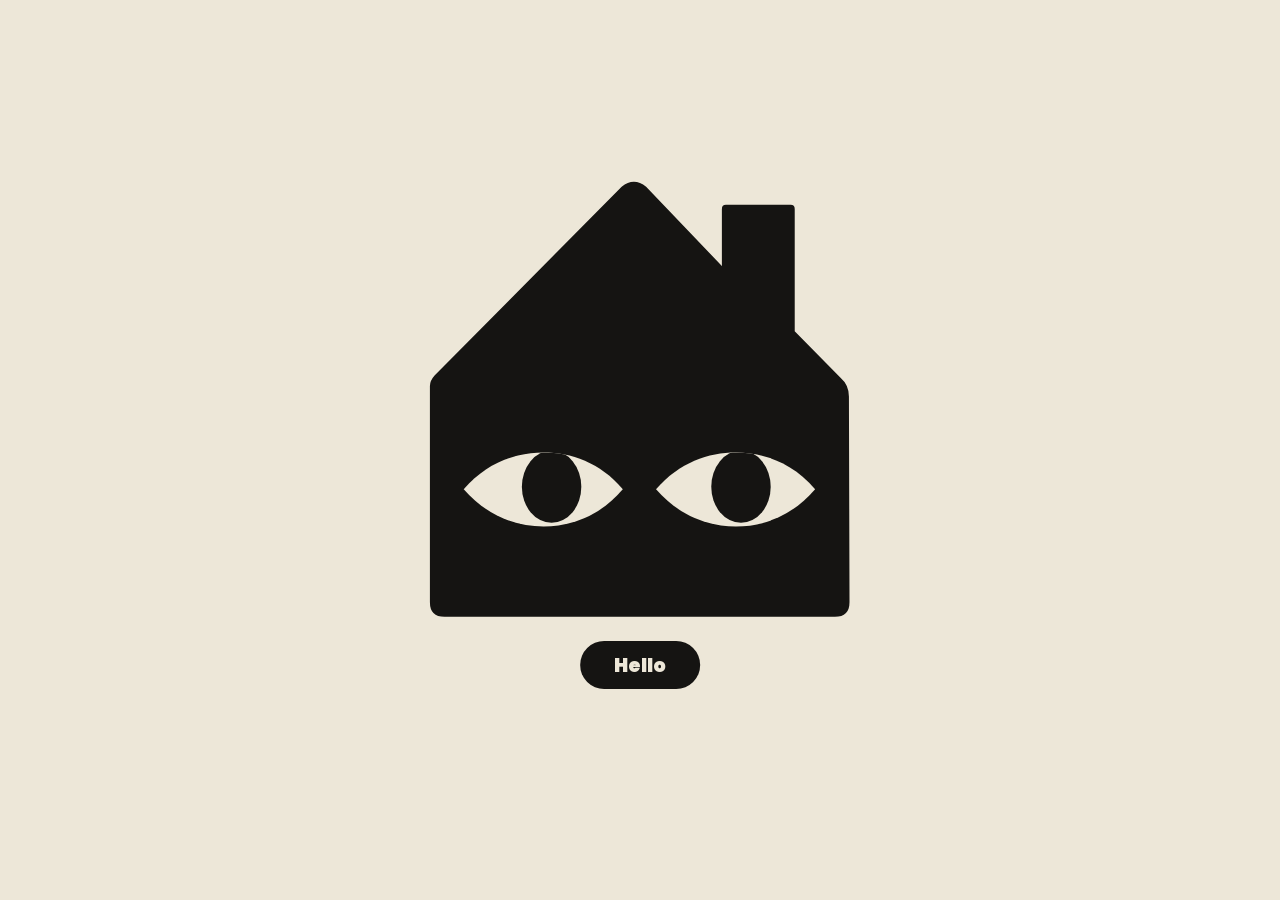
==== index.html @ 91d3612a "Renamed html file to index" ====
<!doctype html><html><head><meta charset=utf8><meta name=viewport content="width=device-width,initial-scale=1,viewport-fit=cover"><style>:root{color-scheme:light;box-sizing:border-box;padding-top:env(safe-area-inset-top,0px);padding-bottom:env(safe-area-inset-bottom,0px)}html{scroll-padding-top:env(safe-area-inset-top,0px)}body{margin:0;padding:0;font:14px -apple-system,BlinkMacSystemFont,sans-serif;background:#fff;color:#000}img{max-width:100%}[hidden]:not([hidden=until-found i]){display:none!important}</style></head><body>
<title>Oddhouse Media</title>
<link rel="preconnect" href="https://fonts.googleapis.com">
<link rel="preconnect" href="https://fonts.gstatic.com" crossorigin>
<link rel="stylesheet" href="https://fonts.googleapis.com/css2?family=Poppins:wght@900&display=swap">
<style>
  /* Layout: a cream street with one black house. Scroll flies you through its eyes into a black room.
     Inside, a fixed drum of four doors sits on the left; the door you stop on opens onto its section. */
  :root {
    --paper: #EDE7D8;
    --paper-dim: rgba(237, 231, 216, 0.72);
    --paper-faint: rgba(237, 231, 216, 0.35);
    --house: #151412;
    --room: #25221e;
    --sans: "Helvetica Neue", Helvetica, Arial, system-ui, sans-serif;
    --display: "Poppins", "Arial Black", "Helvetica Neue", Helvetica, sans-serif;
    --ww: clamp(250px, 30vw, 400px);        /* wheel width */
    --H: clamp(84px, 15vh, 128px);           /* one door's height on the drum */
    --pencil: var(--paper);
    color-scheme: light;
    box-sizing: border-box;
  }
  *, *::before, *::after { box-sizing: inherit; }
  html, body {
    height: 100%;
    margin: 0;
    background: var(--paper);
    color: var(--house);
    font-family: var(--sans);
    overflow: hidden;
    overscroll-behavior: none;
    touch-action: none;
  }

  /* ---------- Cursor: a gloved pointing hand. Set from script; thumb up over anything clickable. ---------- */
  * { cursor: var(--cur, auto); }
  :is(a, button, [role="button"], summary, select, input[type="submit"]),
  :is(a, button, [role="button"], summary, select, input[type="submit"]) * { cursor: var(--cur-up, pointer); }
  input:not([type="submit"]), textarea { cursor: var(--cur-text, text); }
  button:disabled, button:disabled * { cursor: var(--cur, not-allowed); }

  /* ---------- Outside ---------- */
  .exterior {
    position: fixed;
    inset: 0;
    display: flex;
    align-items: center;
    justify-content: center;
    padding-bottom: 6.5rem;
    background: var(--paper);
    z-index: 2;
  }
  .exterior svg {
    width: min(62vw, 440px, calc((100vh - 12rem) * 0.968));
    height: auto;
    overflow: visible;
  }
  .enter {
    position: fixed;
    left: 50%;
    top: 78%;                       /* script puts it just under the house */
    transform: translateX(-50%);
    z-index: 3;
    border: 0;
    border-radius: 999px;
    padding: 0.85rem 2.1rem 0.8rem;
    background: var(--house);
    color: var(--paper);
    font-family: var(--display);
    font-weight: 900;
    font-size: clamp(1rem, 2.6vw, 1.2rem);
    line-height: 1.1;
    letter-spacing: 0.005em;
    white-space: nowrap;
    transition: transform 0.18s ease, opacity 0.4s ease;
  }
  .enter:hover { transform: translateX(-50%) translateY(-3px); }
  .enter:active { transform: translateX(-50%) translateY(1px); }
  .enter:focus-visible { outline: 3px solid var(--house); outline-offset: 4px; }
  .enter.gone { opacity: 0; pointer-events: none; }

  /* ---------- Inside: black walls, cream lines ---------- */
  .interior {
    --pencil: var(--paper);
    position: fixed;
    inset: 0;
    background: var(--house);
    color: var(--paper);
    color-scheme: dark;
    opacity: 0;
    visibility: hidden;
    transform: scale(0.9);
    pointer-events: none;
    z-index: 1;
  }
  .interior.live { pointer-events: auto; }

  /* pencil drawing */
  .sketch { position: absolute; left: 0; top: 0; overflow: visible; pointer-events: none; }
  .sketch path { fill: none; stroke: var(--pencil); stroke-linecap: round; stroke-linejoin: round; }
  .sketch path.f { fill: var(--house); stroke: none; }
  .sketch .inside path.f { fill: var(--room); }

  /* ---------- Home ---------- */
  .home {
    position: absolute;
    top: calc(env(safe-area-inset-top, 0px) + 1rem);
    left: calc(env(safe-area-inset-left, 0px) + 1.25rem);
    padding: 4px 6px;
    border: 0;
    background: none;
    color: var(--paper);
    z-index: 5;
    opacity: 0;
    pointer-events: none;
    transition: opacity 0.5s ease 0.3s, transform 0.18s ease;
  }
  /* Desktop shows the whole logo; phones show the house alone. */
  .home-icon { display: none; }
  .home-logo { display: flex; align-items: center; gap: 0.6rem; }
  .home-house { display: block; height: 46px; width: auto; overflow: visible; }
  .home-word {
    font-family: var(--display);
    font-weight: 900;
    font-size: 1.95rem;
    line-height: 1;
    letter-spacing: -0.04em;
    padding-bottom: 0.12em;
    white-space: nowrap;
  }
  .interior.live .home { opacity: 1; pointer-events: auto; }
  .home:hover { transform: translateY(-2px); }
  .home:focus-visible { outline: 3px solid var(--paper); outline-offset: 3px; border-radius: 6px; }

  /* ---------- Wheel ---------- */
  .wheel {
    position: absolute;
    left: 0; top: 0; bottom: 0;
    width: var(--ww);
    z-index: 3;
    touch-action: none;
  }
  .drum { position: absolute; inset: 0; perspective: 900px; perspective-origin: 20% 50%; }
  .item {
    position: absolute;
    left: 0;
    top: calc(50% - var(--H) / 2);
    width: 100%;
    height: var(--H);
    margin: 0;
    padding: 0;
    border: 0;
    background: none;
    color: var(--paper);
    font: inherit;
    text-align: left;
    transform-origin: 0 50%;
    will-change: transform, opacity;
  }
  .item:focus-visible { outline: 3px solid var(--paper); outline-offset: -6px; }
  .item-in {
    display: flex;
    align-items: center;
    gap: 1.1rem;
    height: 100%;
    padding-left: calc(env(safe-area-inset-left, 0px) + 1.5rem);
    transition: opacity 0.4s ease;
  }
  .door { position: relative; flex: none; width: calc(var(--H) * 0.5); aspect-ratio: 56 / 84; }
  .label {
    font-family: var(--display);
    font-weight: 900;
    font-size: clamp(1.15rem, 2.1vw, 1.6rem);
    line-height: 1.15;
    letter-spacing: -0.01em;
    transition: opacity 0.35s ease, transform 0.5s ease;
  }
  .reticle {
    position: absolute;
    left: 0; right: 0;
    top: calc(50% - var(--H) / 2);
    height: var(--H);
    pointer-events: none;
  }
  .wheel-edge { position: absolute; top: 0; bottom: 0; right: 0; width: 8px; pointer-events: none; }

  /* The door: the leaf swings toward the viewer and narrows against its hinge. */
  .door .leaf {
    transform-box: fill-box;
    transform-origin: 0 50%;
    transition: transform 0.8s cubic-bezier(0.55, 0, 0.2, 1);
  }
  .item.is-open .leaf { transform: scaleX(0.2) skewY(-14deg); }
  .door .inside { opacity: 0.9; }
  .interior.has-open .item:not(.is-open) .item-in { opacity: 0.4; }

  /* ---------- Content ---------- */
  .content { position: absolute; top: 0; bottom: 0; left: var(--ww); right: 0; z-index: 2; }
  .sec {
    position: absolute;
    inset: 0;
    overflow-y: auto;
    overscroll-behavior: contain;
    touch-action: pan-y;
    padding: 6rem 3rem 3rem 3.25rem;
    padding-right: max(3rem, env(safe-area-inset-right, 0px));
    visibility: hidden;
    opacity: 0;
    transition: opacity 0.25s ease, visibility 0s linear 0.25s;
    outline: none;
  }
  .sec.on { visibility: visible; opacity: 1; transition: opacity 0.5s ease 0.45s, visibility 0s linear 0.45s; }
  .sec > * { max-width: 60ch; }
  .sec h2 {
    margin: 0 0 1.25rem;
    font-size: clamp(2rem, 4.6vw, 3.4rem);
    line-height: 1.05;
    font-family: var(--display);
    font-weight: 900;
    letter-spacing: -0.01em;
    text-wrap: balance;
  }
  .sec p { margin: 0 0 1rem; font-size: 1.05rem; line-height: 1.65; color: var(--paper); }
  .sec p.dim { color: var(--paper-dim); font-size: 0.95rem; }
  .sec ul { margin: 0 0 1rem; padding: 0; list-style: none; display: grid; gap: 0.9rem; }
  .sec li { line-height: 1.4; }
  .sec li b { display: block; font-size: 1.1rem; font-weight: 700; }
  .sec li span { color: var(--paper-dim); font-size: 0.95rem; }
  .swatches { display: flex; flex-wrap: wrap; gap: 1.25rem; margin: 0 0 1.5rem; }
  .swatch { display: flex; align-items: center; gap: 0.75rem; font-size: 0.95rem; line-height: 1.3; }
  .swatch i { display: block; width: 52px; height: 52px; border-radius: 50%; border: 3px solid var(--paper); }
  .swatch small { display: block; color: var(--paper-dim); font-size: 0.85rem; }
  .sec a { color: var(--paper); text-underline-offset: 4px; }
  .sec a:focus-visible, .oddity-form button:focus-visible { outline: 3px solid var(--paper); outline-offset: 3px; }

  .oddity-form { display: flex; flex-direction: column; gap: 1rem; margin-top: 1.5rem; }
  .oddity-form h3 { margin: 0; font-size: 1.15rem; }
  .oddity-form label { display: flex; flex-direction: column; gap: 0.4rem; font-size: 0.9rem; }
  .oddity-form input, .oddity-form textarea {
    font: inherit;
    font-size: 1rem;
    width: 100%;
    color: var(--paper);
    background: transparent;
    border: 2px solid var(--paper);
    border-radius: 0;
    padding: 0.6rem 0.7rem;
  }
  .oddity-form textarea { min-height: 6.5rem; resize: vertical; }
  .oddity-form input:focus-visible, .oddity-form textarea:focus-visible { outline: 3px solid var(--paper); outline-offset: 2px; }
  .oddity-form button {
    align-self: flex-start;
    font: inherit;
    letter-spacing: 0.03em;
    padding: 0.7rem 1.2rem;
    background: var(--paper);
    color: var(--house);
    border: 3px solid var(--paper);
    box-shadow: 0 4px 0 rgba(237, 231, 216, 0.35);
    transition: transform 0.1s ease, box-shadow 0.1s ease;
  }
  .oddity-form button:active { transform: translateY(4px); box-shadow: 0 0 0 rgba(237, 231, 216, 0); }

  .hint {
    position: absolute;
    left: calc(var(--ww) + 3.25rem);
    right: 1rem;
    bottom: calc(env(safe-area-inset-bottom, 0px) + 1.75rem);
    margin: 0;
    font-size: 0.95rem;
    color: var(--paper-dim);
    opacity: 0;
    pointer-events: none;
    transition: opacity 0.4s ease;
    z-index: 1;
  }
  .interior.live:not(.has-open) .hint { opacity: 1; transition-delay: 0.6s; }

  /* ---------- Phone ---------- */
  @media (max-width: 700px) {
    :root { --H: clamp(78px, 14vh, 110px); }
    /* Phone: the wheel fills the middle. Once a door has opened the wheel leaves and the section takes the screen. */
    .home { left: 50%; margin-left: -26px; width: 52px; height: 52px; padding: 4px; }
    .home-icon { display: block; width: 100%; height: 100%; overflow: visible; }
    .home-logo { display: none; }
    .wheel { width: 100%; transition: opacity 0.4s ease; }
    .drum { perspective-origin: 50% 50%; }
    .item { transform-origin: 50% 50%; }
    .item-in { width: min(72vw, 240px); margin: 0 auto; padding-left: 0; gap: 0.9rem; }
    .reticle { left: 12%; right: 12%; transition: opacity 0.3s ease; }
    .interior.has-open .reticle { opacity: 0; }
    .interior.has-open .item:not(.is-open) .item-in { opacity: 0; pointer-events: none; }
    .item.is-open .label { opacity: 0; transform: translateX(-10px); }
    .interior.wheel-away .wheel { opacity: 0; visibility: hidden; pointer-events: none; transition: opacity 0.4s ease, visibility 0s linear 0.4s; }
    .wheel-edge { display: none; }
    .content { left: 0; }
    .sec { padding: 5.5rem max(16px, env(safe-area-inset-right, 0px)) 2.5rem max(16px, env(safe-area-inset-left, 0px)); }
    .sec.on { transition: opacity 0.5s ease 1.25s, visibility 0s linear 1.25s; }
    .hint { left: 1rem; text-align: center; }
  }

  @media (prefers-reduced-motion: reduce) {
    .door .leaf, .label, .item-in, .sec, .sec.on, .home, .enter { transition: none; }
  }
</style>

<div class="exterior" id="exterior">
  <svg id="house" viewBox="250 235 755 780" role="img" aria-label="A solid black house with two watching eyes">
    <defs>
      <path id="housePath" d="M 596 262 Q 617 245 638 262 L 768 398 L 768 300 Q 768 293 775 293 L 886 293 Q 893 293 893 300 L 893 510 L 972 590 Q 986 602 986 622 L 987 975 Q 987 1000 962 1000 L 292 1000 Q 267 1000 267 975 L 267 604 Q 267 595 275 586 Z"/>
      <path id="almondL" d="M 325 781 C 365 735 415 718 462 718 C 509 718 559 735 598 781 C 559 827 509 845 462 845 C 415 845 365 827 325 781 Z"/>
      <path id="almondR" d="M 655 781 C 695 735 745 718 792 718 C 839 718 889 735 928 781 C 889 827 839 845 792 845 C 745 845 695 827 655 781 Z"/>
      <clipPath id="clipL"><use href="#almondL"/></clipPath>
      <clipPath id="clipR"><use href="#almondR"/></clipPath>
    </defs>
    <use href="#housePath" fill="#151412"/>
    <!-- eyes: cream almonds with a pupil that moves inside them -->
    <g id="eyeL">
      <use href="#almondL" fill="#EDE7D8"/>
      <g clip-path="url(#clipL)"><ellipse id="pupL" fill="#151412" cx="463" cy="781" rx="51" ry="62"/></g>
    </g>
    <g id="eyeR">
      <use href="#almondR" fill="#EDE7D8"/>
      <g clip-path="url(#clipR)"><ellipse id="pupR" fill="#151412" cx="788" cy="781" rx="51" ry="62"/></g>
    </g>
    <!-- invisible target the zoom flies toward: the dark gap between the eyes -->
    <rect id="portal" x="600" y="700" width="54" height="170" fill="none"/>
  </svg>
</div>

<button class="enter" id="enter" type="button">Hello</button>

<main class="interior" id="interior" aria-label="Inside the house">
  <button class="home" id="home" type="button" aria-label="Back outside">
    <svg class="home-icon" viewBox="250 235 755 780" aria-hidden="true">
      <use href="#housePath" fill="#EDE7D8"/>
      <use href="#almondL" fill="#151412"/>
      <use href="#almondR" fill="#151412"/>
      <ellipse fill="#EDE7D8" cx="463" cy="781" rx="40" ry="50"/>
      <ellipse fill="#EDE7D8" cx="788" cy="781" rx="40" ry="50"/>
    </svg>
    <span class="home-logo" aria-hidden="true">
      <svg class="home-house" viewBox="250 235 755 780">
        <use href="#housePath" fill="#EDE7D8"/>
        <use href="#almondL" fill="#151412"/>
        <use href="#almondR" fill="#151412"/>
        <ellipse fill="#EDE7D8" cx="463" cy="781" rx="40" ry="50"/>
        <ellipse fill="#EDE7D8" cx="788" cy="781" rx="40" ry="50"/>
      </svg>
      <span class="home-word">odd house</span>
    </span>
  </button>

  <nav class="wheel" id="wheel" aria-label="Main">
    <div class="drum" id="drum">
      <button class="item" type="button" data-i="0" aria-expanded="false" aria-controls="sec-0"><span class="item-in"><span class="door" aria-hidden="true"></span><span class="label">The Dream</span></span></button>
      <button class="item" type="button" data-i="1" aria-expanded="false" aria-controls="sec-1"><span class="item-in"><span class="door" aria-hidden="true"></span><span class="label">The Team</span></span></button>
      <button class="item" type="button" data-i="2" aria-expanded="false" aria-controls="sec-2"><span class="item-in"><span class="door" aria-hidden="true"></span><span class="label">The Works</span></span></button>
      <button class="item" type="button" data-i="3" aria-expanded="false" aria-controls="sec-3"><span class="item-in"><span class="door" aria-hidden="true"></span><span class="label">The Brand</span></span></button>
      <button class="item" type="button" data-i="4" aria-expanded="false" aria-controls="sec-4"><span class="item-in"><span class="door" aria-hidden="true"></span><span class="label">The Socials</span></span></button>
    </div>
    <div class="reticle" id="reticle" aria-hidden="true"></div>
    <div class="wheel-edge" id="wheelEdge" aria-hidden="true"></div>
  </nav>

  <div class="content" id="content">
    <section class="sec" id="sec-0" role="region" aria-labelledby="h-0" tabindex="-1" aria-hidden="true">
      <h2 id="h-0">The Dream</h2>
      <p>oddhouse is a home for the things that do not fit anywhere else: the half-finished idea, the strange question, the project nobody asked for.</p>
      <p>We build them slowly, by hand, and we keep the door open while we do.</p>
      <p class="dim">Temporary text. The real story goes here.</p>
    </section>
    <section class="sec" id="sec-1" role="region" aria-labelledby="h-1" tabindex="-1" aria-hidden="true">
      <h2 id="h-1">The Team</h2>
      <ul>
        <li><b>Team member one</b><span>Role to come</span></li>
        <li><b>Team member two</b><span>Role to come</span></li>
        <li><b>Team member three</b><span>Role to come</span></li>
      </ul>
      <p class="dim">Temporary text. Names and photos go here.</p>
    </section>
    <section class="sec" id="sec-2" role="region" aria-labelledby="h-2" tabindex="-1" aria-hidden="true">
      <h2 id="h-2">The Works</h2>
      <ul>
        <li><b>Project one</b><span>Category and year to come</span></li>
        <li><b>Project two</b><span>Category and year to come</span></li>
        <li><b>Project three</b><span>Category and year to come</span></li>
      </ul>
      <p class="dim">Temporary text. Case studies go here.</p>
    </section>
    <section class="sec" id="sec-3" role="region" aria-labelledby="h-3" tabindex="-1" aria-hidden="true">
      <h2 id="h-3">The Brand</h2>
      <div class="swatches">
        <div class="swatch"><i style="background:#151412"></i><span>House black<small>#151412</small></span></div>
        <div class="swatch"><i style="background:#EDE7D8"></i><span>Paper cream<small>#EDE7D8</small></span></div>
      </div>
      <p>Draw it in pencil. Keep the walls black and the lines cream. Let one thing be strange.</p>
      <p class="dim">Temporary text. Logo, type and tone of voice go here.</p>
    </section>
    <section class="sec" id="sec-4" role="region" aria-labelledby="h-4" tabindex="-1" aria-hidden="true">
      <h2 id="h-4">The Socials</h2>
      <p>Find us on <a href="https://www.instagram.com/oddhousemedia/" target="_blank" rel="noopener">Instagram</a>.</p>
      <div id="oddityHost"></div>
    </section>
  </div>

  <p class="hint" id="hint">Scroll or swipe to turn the wheel. Stop on a door and it opens.</p>
</main>

<template id="tpl-oddity">
  <form class="oddity-form">
    <h3>Let's make something odd</h3>
    <label for="oddity-email">Your email
      <input id="oddity-email" name="email" type="email" required autocomplete="email">
    </label>
    <label for="oddity-message">Message
      <textarea id="oddity-message" name="message" rows="4" maxlength="500" required></textarea>
    </label>
    <button type="submit">Send message</button>
  </form>
</template>

<script>
(function () {
  var $ = function (id) { return document.getElementById(id); };
  var exterior = $('exterior'), interior = $('interior'), enterBtn = $('enter'), portal = $('portal');
  var houseSvg = $('house'), home = $('home'), content = $('content');
  var reduce = window.matchMedia('(prefers-reduced-motion: reduce)').matches;
  function clamp(v, a, b) { return Math.max(a, Math.min(b, v)); }
  function smooth(t) { return t * t * (3 - 2 * t); }

  // ---------- Cursor: Mickey-style glove, thumb down by default, thumb up over clickable things ----------
  (function () {
    // Shape follows the pointing-hand reference: tall index finger, three stepped knuckles,
    // and a long diagonal thumb on the left. The thumb swings up when the hand is over something clickable.
    var hand = 'M14 9A5 5 0 0 1 24 9L24 21A3 3 0 0 1 30 21L30 24A3 3 0 0 1 36 24L36 27A3 3 0 0 1 42 27L42 38Q42 45 39 46.5L39 54Q39 55 38 55L22 55Q21 55 21 54';
    var up = hand + 'L21 47Q18 47 15.5 43.5L3.5 31.5A5 5 0 0 1 10.5 24.5L14 28Z';
    // Same recipe for every cursor: cream halo, white body, ink outline, a few pencil tick marks.
    var arrow = 'M7 6L7 35L14 29L19 41Q20 43 23 42L26 41Q29 40 28 38L23 27L32 27Z';
    var ibeam = 'M6 6H22V10H16V34H22V38H6V34H12V10H6Z';
    function cursor(d, marks, w, h, vb, hot, fallback) {
      var svg = '<svg xmlns="http://www.w3.org/2000/svg" width="' + w + '" height="' + h + '" viewBox="' + vb + '">' +
        '<path d="' + d + '" fill="#EDE7D8" stroke="#EDE7D8" stroke-width="8" stroke-linejoin="round"/>' +
        '<path d="' + d + '" fill="#ffffff" stroke="#151412" stroke-width="3" stroke-linejoin="round"/>' +
        '<path d="' + marks + '" fill="none" stroke="#151412" stroke-width="1.8" stroke-linecap="round"/></svg>';
      return 'url("data:image/svg+xml,' + encodeURIComponent(svg) + '") ' + hot + ', ' + fallback;
    }
    var root = document.documentElement.style;
    root.setProperty('--cur', cursor(arrow, 'M12 15v8M16 25l2 5', 32, 40, '0 0 38 48', '6 5', 'auto'));
    root.setProperty('--cur-up', cursor(up, 'M27 34v5M31.5 34v5M36 34v5M21 47H39', 44, 50, '-5 0 53 60', '20 3', 'pointer'));
    root.setProperty('--cur-text', cursor(ibeam, 'M14 14v16', 28, 44, '0 0 28 44', '14 22', 'text'));
  })();

  // ---------- Pencil ----------
  var SVGNS = 'http://www.w3.org/2000/svg';
  var seedN = 0;
  function rng(seed) {
    var a = seed >>> 0;
    return function () {
      a = (a + 0x6D2B79F5) | 0;
      var t = Math.imul(a ^ (a >>> 15), 1 | a);
      t = (t + Math.imul(t ^ (t >>> 7), 61 | t)) ^ t;
      return ((t ^ (t >>> 14)) >>> 0) / 4294967296;
    };
  }
  function wobble(x0, y0, x1, y1, r, amp, over) {
    var dx = x1 - x0, dy = y1 - y0;
    var L = Math.sqrt(dx * dx + dy * dy) || 1;
    var ux = dx / L, uy = dy / L, nx = -uy, ny = ux;
    var o0 = over ? r() * over : 0, o1 = over ? r() * over : 0;
    var sx = x0 - ux * o0, sy = y0 - uy * o0;
    var len = L + o0 + o1;
    var n = Math.max(2, Math.round(len / 40));
    var p1 = r() * 6.283, p2 = r() * 6.283;
    var f1 = 0.6 + r() * 1.2, f2 = 2 + r() * 2;
    var tilt = (r() - 0.5) * amp * 1.6;
    var d = '';
    for (var i = 0; i <= n; i++) {
      var t = i / n;
      var off = amp * (0.6 * Math.sin(t * len / 90 * f1 + p1) + 0.4 * Math.sin(t * len / 40 * f2 + p2)) + tilt * (t - 0.5);
      d += (i ? 'L' : 'M') + (sx + ux * len * t + nx * off).toFixed(1) + ' ' + (sy + uy * len * t + ny * off).toFixed(1);
    }
    return d;
  }
  function rectLines(x, y, w, h) {
    return [[x, y, x + w, y], [x + w, y, x + w, y + h], [x + w, y + h, x, y + h], [x, y + h, x, y]];
  }
  function addPath(parent, d, width, opacity, dash, cls) {
    var p = document.createElementNS(SVGNS, 'path');
    p.setAttribute('d', d);
    if (width) p.setAttribute('stroke-width', width);
    if (opacity) p.setAttribute('stroke-opacity', opacity);
    if (dash) p.setAttribute('stroke-dasharray', dash);
    if (cls) p.setAttribute('class', cls);
    parent.appendChild(p);
  }
  function rectPath(f) {
    function n(v) { return v.toFixed(1); }
    return 'M' + n(f[0]) + ' ' + n(f[1]) + 'h' + n(f[2]) + 'v' + n(f[3]) + 'h' + n(-f[2]) + 'z';
  }
  // A group holds solid fills, lines (drawn twice: a firm stroke and a lighter broken one), raw paths, or nested groups.
  function drawGroup(parent, g, r) {
    var grp = document.createElementNS(SVGNS, 'g');
    if (g.cls) grp.setAttribute('class', g.cls);
    if (g.fills) addPath(grp, g.fills.map(rectPath).join(''), 0, 0, 0, 'f');
    var amp = g.amp || 1, over = g.over === undefined ? 5 : g.over, width = g.w || 2.4;
    var a = '', b = '';
    (g.lines || []).forEach(function (l) {
      a += wobble(l[0], l[1], l[2], l[3], r, amp, over);
      if (g.second !== false) b += wobble(l[0], l[1], l[2], l[3], r, amp * 1.3, over);
    });
    if (a) addPath(grp, a, width, g.op || 0.88);
    if (b) addPath(grp, b, width * 0.55, 0.5, '30 4 14 3 46 5');
    (g.raw || []).forEach(function (d) { addPath(grp, d, width, g.op || 0.88); });
    (g.children || []).forEach(function (c) { drawGroup(grp, c, r); });
    parent.appendChild(grp);
  }
  function sketch(el, build, inner) {
    var svg = document.createElementNS(SVGNS, 'svg');
    svg.setAttribute('class', 'sketch');
    svg.setAttribute('aria-hidden', 'true');
    el.appendChild(svg);
    var seed = 1000 + (++seedN) * 7919;
    function draw() {
      var w = inner ? el.clientWidth : el.offsetWidth;
      var h = inner ? el.clientHeight : el.offsetHeight;
      if (!w || !h) return;
      svg.style.left = inner ? '0' : -el.clientLeft + 'px';
      svg.style.top = inner ? '0' : -el.clientTop + 'px';
      svg.setAttribute('width', w);
      svg.setAttribute('height', h);
      svg.setAttribute('viewBox', '0 0 ' + w + ' ' + h);
      while (svg.firstChild) svg.removeChild(svg.firstChild);
      var r = rng(seed);
      build(w, h).forEach(function (g) { drawGroup(svg, g, r); });
    }
    draw();
    if (window.ResizeObserver) new ResizeObserver(draw).observe(el);
    else window.addEventListener('resize', draw);
  }
  function hline(y, w, width, op) { return { lines: [[-8, y, w + 8, y]], w: width, over: 0, op: op }; }

  // A wooden door seen from the front: a lit room behind, a plank leaf on a hinge, a frame, a knob.
  function buildDoor(w, h) {
    var fx = 4, fy = 3, fw = w - 8, fh = h - 6;
    var lx = fx + 3, ly = fy + 3, lw = fw - 6, lh = fh - 6;
    var plank = lw / 3, grain = [];
    for (var k = 0; k < 3; k++) {
      var gx = lx + plank * k + plank * 0.5;
      grain.push([gx - 2, ly + lh * 0.18, gx + 1, ly + lh * 0.36], [gx + 2, ly + lh * 0.55, gx - 1, ly + lh * 0.78]);
    }
    var bx = lx + lw * 0.28, by = ly + lh * 0.2, bw = lw * 0.44, bh = lh * 0.5;
    var kx = lx + lw - 6, ky = ly + lh * 0.52;
    return [
      { cls: 'inside', fills: [[fx, fy, fw, fh]], w: 1.3, over: 0, second: false, op: 0.55,
        lines: rectLines(bx, by, bw, bh).concat([[lx, ly, bx, by], [lx + lw, ly, bx + bw, by], [lx, ly + lh, bx, by + bh], [lx + lw, ly + lh, bx + bw, by + bh]]) },
      { cls: 'leaf', children: [
        { fills: [[lx, ly, lw, lh]], w: 2.2, over: 2.5,
          lines: rectLines(lx, ly, lw, lh).concat([[lx + plank, ly, lx + plank, ly + lh], [lx + plank * 2, ly, lx + plank * 2, ly + lh]]) },
        { lines: grain, w: 1.2, over: 0, second: false, op: 0.6 },
        { raw: ['M' + (kx + 2.6) + ' ' + ky + 'a2.6 2.6 0 1 0 -5.2 0a2.6 2.6 0 1 0 5.2 0'], w: 1.8, op: 0.9 }
      ] },
      { lines: rectLines(fx, fy, fw, fh), w: 2.8, over: 3 },
      { lines: [[fx - 3, fy + fh, fx + fw + 3, fy + fh]], w: 2.2, over: 2, second: false }
    ];
  }
  function buildReticle(w, h) { return [hline(2, w, 2, 0.45), hline(h - 2, w, 2, 0.45)]; }
  function buildEdge(w, h) { return [{ lines: [[w - 2, -4, w - 2, h + 4]], w: 3, over: 3 }]; }

  var items = Array.prototype.slice.call(document.querySelectorAll('.item'));
  var secs = Array.prototype.slice.call(document.querySelectorAll('.sec'));
  var N = items.length;
  items.forEach(function (it) { sketch(it.querySelector('.door'), buildDoor, true); });
  sketch($('reticle'), buildReticle);
  sketch($('wheelEdge'), buildEdge);

  // The email form lives under The Socials.
  (function () {
    var form = $('tpl-oddity').content.cloneNode(true);
    $('oddityHost').appendChild(form);
    var f = $('oddityHost').querySelector('form');
    f.addEventListener('submit', function (e) {
      e.preventDefault();
      var p = document.createElement('p');
      p.textContent = 'This form is not connected yet, so nothing was sent.';
      f.replaceWith(p);
    });
  })();

  // ---------- Eyes ----------
  var eyeL = $('eyeL'), eyeR = $('eyeR'), pupL = $('pupL'), pupR = $('pupR');
  var look = { x: 0, y: 0 }, aim = { x: 0, y: 0 };
  var lastMove = -1e9, wanderAt = 0, blinkAt = 1800, blinkT = -1, secondBlink = false, eyesOn = true, eyesRaf = null;
  var MAXX = 38, MAXY = 12;

  window.addEventListener('pointermove', function (e) {
    var now = performance.now();
    lastMove = now;
    var rc = houseSvg.getBoundingClientRect();
    var s = rc.width / 755;
    var mx = rc.left + (627 - 250) * s, my = rc.top + (781 - 235) * s;
    var dx = e.clientX - mx, dy = e.clientY - my;
    var dist = Math.sqrt(dx * dx + dy * dy) || 1;
    var t = smooth(Math.min(1, dist / (rc.width * 0.8)));
    aim.x = dx / dist * t * MAXX;
    aim.y = dy / dist * t * MAXY;
  }, { passive: true });

  function eyesFrame(t) {
    eyesRaf = null;
    if (!eyesOn) return;
    var moving = t - lastMove < 1500;
    if (!reduce && !moving && t > wanderAt) {
      var ang = Math.random() * 6.283, mag = Math.sqrt(Math.random());
      aim.x = Math.cos(ang) * mag * MAXX;
      aim.y = Math.sin(ang) * mag * MAXY;
      wanderAt = t + 900 + Math.random() * 1800;
    }
    var k = moving ? 0.22 : 0.07;
    look.x += (aim.x - look.x) * k;
    look.y += (aim.y - look.y) * k;
    var tr = 'translate(' + look.x.toFixed(2) + ' ' + look.y.toFixed(2) + ')';
    pupL.setAttribute('transform', tr);
    pupR.setAttribute('transform', tr);

    var sy = 1;
    if (!reduce) {
      if (blinkT < 0 && t > blinkAt) { blinkT = t; }
      if (blinkT >= 0) {
        var p = (t - blinkT) / 170;
        if (p >= 1) {
          blinkT = -1;
          if (secondBlink) { secondBlink = false; blinkAt = t + 2200 + Math.random() * 3600; }
          else if (Math.random() < 0.25) { secondBlink = true; blinkAt = t + 110; }
          else { blinkAt = t + 2200 + Math.random() * 3600; }
        } else {
          sy = 1 - 0.94 * Math.sin(p * Math.PI);
        }
      }
    }
    var bl = 'translate(0 781) scale(1 ' + sy.toFixed(3) + ') translate(0 -781)';
    eyeL.setAttribute('transform', bl);
    eyeR.setAttribute('transform', bl);
    eyesRaf = requestAnimationFrame(eyesFrame);
  }

  // ---------- Wheel ----------
  var H = 100, w = 0, wt = 0, wheelRaf = null, openIdx = -1, armed = true, lastIdx = -1;
  var dwell = null, settleT = null, entered = false, wasEntered = false, awayT = null;
  var mq = window.matchMedia('(max-width: 700px)');
  function isMobile() { return mq.matches; }
  // The house button goes back one step: from a section to the wheel (phone), otherwise outside.
  function updateHome() {
    home.setAttribute('aria-label', isMobile() && openIdx >= 0 ? 'Back to the doors' : 'Back outside');
  }

  function layoutWheel() {
    items.forEach(function (el, i) {
      var off = i - w, a = Math.abs(off);
      var sc = Math.max(0.5, 1 - 0.17 * a);
      var op = Math.max(a > 2.6 ? 0 : 0.14, 1 - 0.42 * a);
      el.style.transform = 'translate3d(0,' + (off * H).toFixed(1) + 'px,' + (-a * 50).toFixed(1) + 'px) rotateX(' + (-off * 24).toFixed(1) + 'deg) scale(' + sc.toFixed(3) + ')';
      el.style.opacity = op.toFixed(3);
    });
  }
  function wheelTick() {
    w += (wt - w) * 0.16;
    if (Math.abs(wt - w) < 0.002) { w = wt; wheelRaf = null; } else { wheelRaf = requestAnimationFrame(wheelTick); }
    layoutWheel();
    if (!wheelRaf) onSettled();
  }
  function startWheel() {
    if (reduce) { w = wt; layoutWheel(); onSettled(); return; }
    if (!wheelRaf) wheelRaf = requestAnimationFrame(wheelTick);
  }
  function onSettled() {
    if (settleT || !entered || !armed || openIdx >= 0) return;
    clearTimeout(dwell);
    dwell = setTimeout(function () {
      if (entered && armed && openIdx < 0) openDoor(Math.round(wt), false);
    }, isMobile() ? 700 : 400);
  }
  function snap() {
    settleT = null;
    var idx = Math.round(wt);
    wt = idx;
    if (idx !== lastIdx) { armed = true; lastIdx = idx; }
    startWheel();
  }
  function nudge(dy) {
    clearTimeout(dwell);
    wt = clamp(wt + dy, 0, N - 1);
    clearTimeout(settleT);
    settleT = setTimeout(snap, 140);
    startWheel();
  }
  function step(dir) {
    var t = clamp(Math.round(wt) + dir, 0, N - 1);
    if (t === Math.round(wt)) return;
    clearTimeout(dwell);
    wt = t;
    clearTimeout(settleT);
    settleT = setTimeout(snap, 60);
    startWheel();
  }

  function openDoor(i, focusIt) {
    if (openIdx === i) return;
    if (openIdx >= 0) closeDoor(false);
    openIdx = i;
    lastIdx = i;
    armed = false;
    items[i].classList.add('is-open');
    items[i].setAttribute('aria-expanded', 'true');
    interior.classList.add('has-open');
    // Phone: once the door has finished opening, the wheel leaves so the section can take the screen.
    clearTimeout(awayT);
    if (isMobile()) awayT = setTimeout(function () { if (openIdx === i) interior.classList.add('wheel-away'); }, 900);
    updateHome();
    secs[i].classList.add('on');
    secs[i].setAttribute('aria-hidden', 'false');
    secs[i].scrollTop = 0;
    if (focusIt) secs[i].focus({ preventScroll: true });
  }
  function closeDoor(restoreFocus) {
    clearTimeout(dwell);
    if (openIdx < 0) return;
    var i = openIdx;
    openIdx = -1;
    armed = false;
    var hadFocus = secs[i].contains(document.activeElement);
    items[i].classList.remove('is-open');
    items[i].setAttribute('aria-expanded', 'false');
    interior.classList.remove('has-open');
    clearTimeout(awayT);
    interior.classList.remove('wheel-away');
    updateHome();
    secs[i].classList.remove('on');
    secs[i].setAttribute('aria-hidden', 'true');
    if (restoreFocus && hadFocus) items[i].focus({ preventScroll: true });
  }

  items.forEach(function (el, i) {
    el.addEventListener('click', function () {
      if (i !== Math.round(wt)) {
        closeDoor(false);
        clearTimeout(dwell);
        wt = i;
        clearTimeout(settleT);
        settleT = setTimeout(snap, 60);
        startWheel();
      } else if (openIdx === i) {
        closeDoor(true);
      } else {
        clearTimeout(dwell);
        openDoor(i, true);
      }
    });
  });

  function onEnter() {
    clearTimeout(dwell);
    updateHome();
    // Phone: arrive at the wheel first. Desktop: the first door opens by itself.
    if (isMobile()) { armed = false; lastIdx = Math.round(wt); return; }
    armed = true;
    lastIdx = -1;
    dwell = setTimeout(function () {
      if (entered && openIdx < 0) openDoor(Math.round(wt), false);
    }, 900);
  }
  function onLeave() {
    clearTimeout(dwell);
    clearTimeout(settleT);
    settleT = null;
    closeDoor(false);
  }

  // ---------- Journey ----------
  // One scroll position drives the trip from the street into the house: 0 .. ENTER.
  var ENTER = 1800, zoomScale = 20;
  var pos = 0, cur = 0, rate = 0.14, raf = null;

  function measure() {
    H = items[0].offsetHeight || 100;
    ENTER = Math.round(Math.max(1400, window.innerHeight * 2.2));
    var prev = exterior.style.transform;
    exterior.style.transform = 'none';
    var r = portal.getBoundingClientRect();
    var hr = houseSvg.getBoundingClientRect();
    exterior.style.transform = prev;
    exterior.style.transformOrigin = (r.left + r.width / 2) + 'px ' + (r.top + r.height / 2) + 'px';
    zoomScale = Math.max(window.innerWidth / r.width, window.innerHeight / r.height) * 1.1;
    enterBtn.style.top = (hr.bottom + 16) + 'px';
    pos = clamp(pos, 0, ENTER);
    cur = clamp(cur, 0, ENTER);
    layoutWheel();
  }

  function render() {
    var a = clamp(cur / ENTER, 0, 1);
    var outer = 1 - smooth(clamp((a - 0.72) / 0.2, 0, 1));
    exterior.style.transform = 'scale(' + Math.pow(zoomScale, clamp(a / 0.7, 0, 1)) + ')';
    exterior.style.opacity = outer;
    exterior.style.visibility = outer === 0 ? 'hidden' : 'visible';

    var inner = smooth(clamp((a - 0.6) / 0.35, 0, 1));
    interior.style.opacity = inner;
    interior.style.visibility = inner === 0 ? 'hidden' : 'visible';
    interior.style.transform = 'scale(' + (0.9 + 0.1 * inner) + ')';

    entered = a >= 0.98;
    interior.classList.toggle('live', entered);
    if (entered && !wasEntered) onEnter();
    if (!entered && wasEntered) onLeave();
    wasEntered = entered;

    enterBtn.classList.toggle('gone', a > 0.02);
    eyesOn = outer > 0.01;
    if (eyesOn && !eyesRaf) eyesRaf = requestAnimationFrame(eyesFrame);
  }
  function tick() {
    cur += (pos - cur) * rate;
    if (Math.abs(pos - cur) < 0.4) { cur = pos; raf = null; } else { raf = requestAnimationFrame(tick); }
    render();
  }
  function go(next, r) {
    pos = clamp(next, 0, ENTER);
    rate = r || 0.14;
    if (reduce) { cur = pos; render(); return; }
    if (!raf) raf = requestAnimationFrame(tick);
  }

  // Outside, scrolling flies toward the house. Inside, it turns the wheel.
  window.addEventListener('wheel', function (e) {
    var d = e.deltaMode === 1 ? e.deltaY * 16 : e.deltaY;
    if (entered) {
      if (openIdx >= 0 && content.contains(e.target)) return; // let the open section scroll itself
      e.preventDefault();
      closeDoor(false);
      nudge(d / 240);
      return;
    }
    e.preventDefault();
    go(pos + d);
  }, { passive: false });

  var lastY = null;
  window.addEventListener('touchstart', function (e) {
    if (entered && content.contains(e.target) && openIdx >= 0) { lastY = null; return; }
    if (e.touches.length === 1) lastY = e.touches[0].clientY;
  }, { passive: true });
  window.addEventListener('touchmove', function (e) {
    if (lastY === null) return;
    var y = e.touches[0].clientY;
    if (entered) {
      closeDoor(false);
      nudge((lastY - y) / H);
    } else {
      go(pos + (lastY - y));
    }
    lastY = y;
  }, { passive: true });
  window.addEventListener('touchend', function () { lastY = null; }, { passive: true });

  window.addEventListener('keydown', function (e) {
    if (e.key === 'Escape') { closeDoor(true); return; }
    if (/^(INPUT|TEXTAREA|SELECT)$/.test(e.target.tagName || '')) return;
    var dn = e.key === 'ArrowDown' || e.key === 'PageDown';
    var up = e.key === 'ArrowUp' || e.key === 'PageUp';
    if (!dn && !up) return;
    if (entered) {
      if (openIdx >= 0 && content.contains(document.activeElement)) return; // arrows scroll the section
      e.preventDefault();
      closeDoor(false);
      step(dn ? 1 : -1);
    } else {
      e.preventDefault();
      go(pos + (dn ? 320 : -320));
    }
  });

  enterBtn.addEventListener('click', function () { go(ENTER, 0.05); });
  home.addEventListener('click', function () {
    if (isMobile() && openIdx >= 0) { closeDoor(false); return; } // section -> wheel
    closeDoor(false);
    go(0, 0.05);                                                   // wheel or desktop -> outside
  });
  if (mq.addEventListener) mq.addEventListener('change', updateHome);

  function refresh() { measure(); render(); }
  window.addEventListener('resize', refresh);
  window.addEventListener('load', refresh);
  if (document.fonts && document.fonts.ready) document.fonts.ready.then(refresh);
  refresh();
  layoutWheel();
})();
</script>

</body></html>
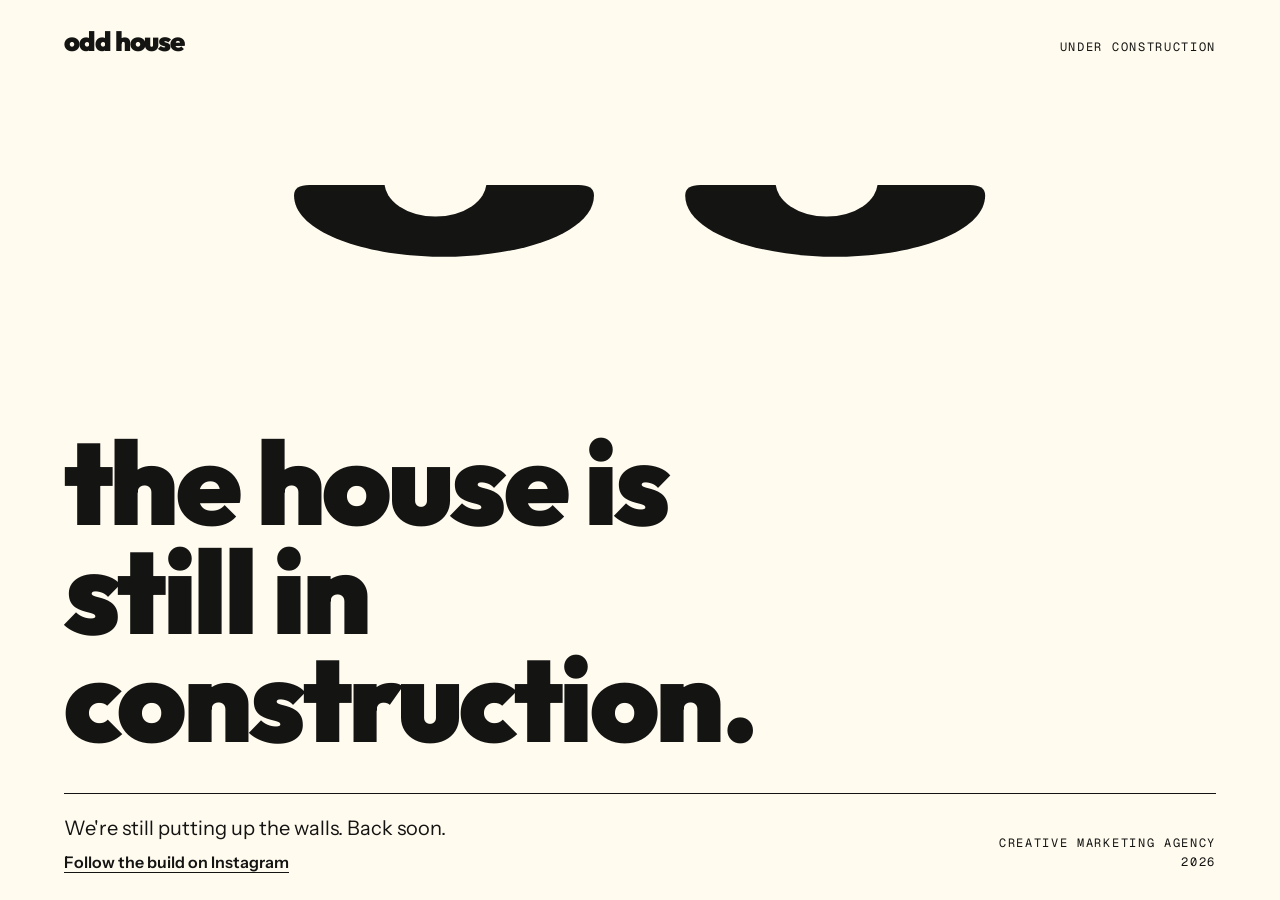
==== commit 0392e5ce: "Changed index.html to the new temporary landing page of the oddhouse website." ====
--- a/index.html
+++ b/index.html
@@ -1,900 +1,230 @@
-<!doctype html><html><head><meta charset=utf8><meta name=viewport content="width=device-width,initial-scale=1,viewport-fit=cover"><style>:root{color-scheme:light;box-sizing:border-box;padding-top:env(safe-area-inset-top,0px);padding-bottom:env(safe-area-inset-bottom,0px)}html{scroll-padding-top:env(safe-area-inset-top,0px)}body{margin:0;padding:0;font:14px -apple-system,BlinkMacSystemFont,sans-serif;background:#fff;color:#000}img{max-width:100%}[hidden]:not([hidden=until-found i]){display:none!important}</style></head><body>
-<title>Oddhouse Media</title>
+<!doctype html>
+<html lang="en">
+<head>
+<meta charset="utf-8">
+<meta name="viewport" content="width=device-width, initial-scale=1, viewport-fit=cover">
+<meta name="description" content="Odd House is a creative marketing agency. The house is still in construction. Back soon.">
+<meta name="theme-color" content="#141413">
+<link rel="icon" href="data:image/svg+xml,%3Csvg%20xmlns%3D%22http%3A//www.w3.org/2000/svg%22%20viewBox%3D%220%200%2032%2032%22%3E%3Crect%20width%3D%2232%22%20height%3D%2232%22%20rx%3D%227%22%20fill%3D%22%23141413%22/%3E%3Cpath%20d%3D%22M16%205l9%209v1h-2v9H9v-9H7v-1z%22%20fill%3D%22%23FFFBEF%22/%3E%3Cpath%20d%3D%22M10.5%2018.5q1.5-2%203-0%20-1.5%202-3%200zM18.5%2018.5q1.5-2%203-0%20-1.5%202-3%200z%22%20fill%3D%22%23141413%22/%3E%3C/svg%3E">
+<title>Odd House</title>
 <link rel="preconnect" href="https://fonts.googleapis.com">
 <link rel="preconnect" href="https://fonts.gstatic.com" crossorigin>
-<link rel="stylesheet" href="https://fonts.googleapis.com/css2?family=Poppins:wght@900&display=swap">
+<link rel="stylesheet" href="https://fonts.googleapis.com/css2?family=Outfit:wght@900&family=Instrument+Sans:wght@400;600&family=Geist+Mono:wght@400&display=swap">
 <style>
-  /* Layout: a cream street with one black house. Scroll flies you through its eyes into a black room.
-     Inside, a fixed drum of four doors sits on the left; the door you stop on opens onto its section. */
+  /* Layout: the brand-guidelines cover as a page. Two half-lidded eyes in the dark, the headline
+     bottom-left, a hairline, then a dry note on the left and mono small print on the right.
+     Two colours only (ink, paper); no tints, no gradients. Ink is the default, paper is the reverse. */
   :root {
-    --paper: #EDE7D8;
-    --paper-dim: rgba(237, 231, 216, 0.72);
-    --paper-faint: rgba(237, 231, 216, 0.35);
-    --house: #151412;
-    --room: #25221e;
-    --sans: "Helvetica Neue", Helvetica, Arial, system-ui, sans-serif;
-    --display: "Poppins", "Arial Black", "Helvetica Neue", Helvetica, sans-serif;
-    --ww: clamp(250px, 30vw, 400px);        /* wheel width */
-    --H: clamp(84px, 15vh, 128px);           /* one door's height on the drum */
-    --pencil: var(--paper);
-    color-scheme: light;
+    --ink: #141413;
+    --paper: #FFFBEF;
+    --bg: var(--ink);
+    --fg: var(--paper);
+    --grain: 0.06;
+    --display: "Outfit", "Helvetica Neue", Helvetica, Arial, sans-serif;   /* stand-in for Polymath Display Black */
+    --body: "Instrument Sans", "Helvetica Neue", Helvetica, Arial, sans-serif;
+    --mono: "Geist Mono", ui-monospace, "SF Mono", Menlo, Consolas, monospace;
+    color-scheme: dark;
     box-sizing: border-box;
   }
+  @media (prefers-color-scheme: light) {
+    :root:not([data-theme="dark"]) { --bg: var(--paper); --fg: var(--ink); --grain: 0; color-scheme: light; }
+  }
+  :root[data-theme="light"] { --bg: var(--paper); --fg: var(--ink); --grain: 0; color-scheme: light; }
   *, *::before, *::after { box-sizing: inherit; }
-  html, body {
-    height: 100%;
+
+  body {
     margin: 0;
-    background: var(--paper);
-    color: var(--house);
-    font-family: var(--sans);
-    overflow: hidden;
-    overscroll-behavior: none;
-    touch-action: none;
-  }
-
-  /* ---------- Cursor: a gloved pointing hand. Set from script; thumb up over anything clickable. ---------- */
-  * { cursor: var(--cur, auto); }
-  :is(a, button, [role="button"], summary, select, input[type="submit"]),
-  :is(a, button, [role="button"], summary, select, input[type="submit"]) * { cursor: var(--cur-up, pointer); }
-  input:not([type="submit"]), textarea { cursor: var(--cur-text, text); }
-  button:disabled, button:disabled * { cursor: var(--cur, not-allowed); }
-
-  /* ---------- Outside ---------- */
-  .exterior {
+    background: var(--bg);
+    color: var(--fg);
+    font-family: var(--body);
+    -webkit-font-smoothing: antialiased;
+  }
+  /* A very faint ink grain, as on the dark pages of the guidelines. */
+  body::after {
+    content: "";
     position: fixed;
     inset: 0;
-    display: flex;
-    align-items: center;
-    justify-content: center;
-    padding-bottom: 6.5rem;
-    background: var(--paper);
-    z-index: 2;
-  }
-  .exterior svg {
-    width: min(62vw, 440px, calc((100vh - 12rem) * 0.968));
-    height: auto;
-    overflow: visible;
-  }
-  .enter {
-    position: fixed;
-    left: 50%;
-    top: 78%;                       /* script puts it just under the house */
-    transform: translateX(-50%);
-    z-index: 3;
-    border: 0;
-    border-radius: 999px;
-    padding: 0.85rem 2.1rem 0.8rem;
-    background: var(--house);
-    color: var(--paper);
+    pointer-events: none;
+    opacity: var(--grain);
+    background-image: url("data:image/svg+xml,%3Csvg xmlns='http://www.w3.org/2000/svg' width='220' height='220'%3E%3Cfilter id='n'%3E%3CfeTurbulence type='fractalNoise' baseFrequency='.8' numOctaves='2' stitchTiles='stitch'/%3E%3CfeColorMatrix values='0 0 0 0 1 0 0 0 0 1 0 0 0 0 1 0 0 0 .9 0'/%3E%3C/filter%3E%3Crect width='100%25' height='100%25' filter='url(%23n)'/%3E%3C/svg%3E");
+  }
+
+  .page {
+    min-height: calc(100svh - env(safe-area-inset-top, 0px) - env(safe-area-inset-bottom, 0px));
+    display: grid;
+    grid-template-rows: auto 1fr auto;
+    padding-block: 1.75rem;
+    padding-left: max(16px, 5vw, env(safe-area-inset-left, 0px));
+    padding-right: max(16px, 5vw, env(safe-area-inset-right, 0px));
+  }
+
+  .label {
+    font-family: var(--mono);
+    font-size: 0.75rem;
+    line-height: 1.6;
+    letter-spacing: 0.14em;
+    text-transform: uppercase;
+  }
+
+  .bar { display: flex; justify-content: space-between; align-items: baseline; gap: 1rem; }
+  .word {
     font-family: var(--display);
     font-weight: 900;
-    font-size: clamp(1rem, 2.6vw, 1.2rem);
-    line-height: 1.1;
-    letter-spacing: 0.005em;
-    white-space: nowrap;
-    transition: transform 0.18s ease, opacity 0.4s ease;
-  }
-  .enter:hover { transform: translateX(-50%) translateY(-3px); }
-  .enter:active { transform: translateX(-50%) translateY(1px); }
-  .enter:focus-visible { outline: 3px solid var(--house); outline-offset: 4px; }
-  .enter.gone { opacity: 0; pointer-events: none; }
-
-  /* ---------- Inside: black walls, cream lines ---------- */
-  .interior {
-    --pencil: var(--paper);
-    position: fixed;
-    inset: 0;
-    background: var(--house);
-    color: var(--paper);
-    color-scheme: dark;
-    opacity: 0;
-    visibility: hidden;
-    transform: scale(0.9);
-    pointer-events: none;
-    z-index: 1;
-  }
-  .interior.live { pointer-events: auto; }
-
-  /* pencil drawing */
-  .sketch { position: absolute; left: 0; top: 0; overflow: visible; pointer-events: none; }
-  .sketch path { fill: none; stroke: var(--pencil); stroke-linecap: round; stroke-linejoin: round; }
-  .sketch path.f { fill: var(--house); stroke: none; }
-  .sketch .inside path.f { fill: var(--room); }
-
-  /* ---------- Home ---------- */
-  .home {
-    position: absolute;
-    top: calc(env(safe-area-inset-top, 0px) + 1rem);
-    left: calc(env(safe-area-inset-left, 0px) + 1.25rem);
-    padding: 4px 6px;
-    border: 0;
-    background: none;
-    color: var(--paper);
-    z-index: 5;
-    opacity: 0;
-    pointer-events: none;
-    transition: opacity 0.5s ease 0.3s, transform 0.18s ease;
-  }
-  /* Desktop shows the whole logo; phones show the house alone. */
-  .home-icon { display: none; }
-  .home-logo { display: flex; align-items: center; gap: 0.6rem; }
-  .home-house { display: block; height: 46px; width: auto; overflow: visible; }
-  .home-word {
+    font-size: 1.7rem;
+    line-height: 1;
+    letter-spacing: -0.04em;
+  }
+
+  main {
+    min-width: 0;
+    display: flex;
+    flex-direction: column;
+    justify-content: space-between;
+    gap: 2.5rem;
+    padding-block: 2rem 2.5rem;
+  }
+  .eyes { flex: 1; display: flex; align-items: center; justify-content: center; }
+  .eyes svg { display: block; width: clamp(260px, 54vw, 880px); max-width: 100%; height: auto; overflow: visible; }
+  .eyes .lens { fill: var(--fg); }
+  .eyes .iris { fill: var(--bg); }
+
+  h1 {
+    margin: 0;
     font-family: var(--display);
     font-weight: 900;
-    font-size: 1.95rem;
-    line-height: 1;
-    letter-spacing: -0.04em;
-    padding-bottom: 0.12em;
-    white-space: nowrap;
-  }
-  .interior.live .home { opacity: 1; pointer-events: auto; }
-  .home:hover { transform: translateY(-2px); }
-  .home:focus-visible { outline: 3px solid var(--paper); outline-offset: 3px; border-radius: 6px; }
-
-  /* ---------- Wheel ---------- */
-  .wheel {
-    position: absolute;
-    left: 0; top: 0; bottom: 0;
-    width: var(--ww);
-    z-index: 3;
-    touch-action: none;
-  }
-  .drum { position: absolute; inset: 0; perspective: 900px; perspective-origin: 20% 50%; }
-  .item {
-    position: absolute;
-    left: 0;
-    top: calc(50% - var(--H) / 2);
-    width: 100%;
-    height: var(--H);
-    margin: 0;
-    padding: 0;
-    border: 0;
-    background: none;
-    color: var(--paper);
-    font: inherit;
-    text-align: left;
-    transform-origin: 0 50%;
-    will-change: transform, opacity;
-  }
-  .item:focus-visible { outline: 3px solid var(--paper); outline-offset: -6px; }
-  .item-in {
-    display: flex;
-    align-items: center;
-    gap: 1.1rem;
-    height: 100%;
-    padding-left: calc(env(safe-area-inset-left, 0px) + 1.5rem);
-    transition: opacity 0.4s ease;
-  }
-  .door { position: relative; flex: none; width: calc(var(--H) * 0.5); aspect-ratio: 56 / 84; }
-  .label {
-    font-family: var(--display);
-    font-weight: 900;
-    font-size: clamp(1.15rem, 2.1vw, 1.6rem);
-    line-height: 1.15;
-    letter-spacing: -0.01em;
-    transition: opacity 0.35s ease, transform 0.5s ease;
-  }
-  .reticle {
-    position: absolute;
-    left: 0; right: 0;
-    top: calc(50% - var(--H) / 2);
-    height: var(--H);
-    pointer-events: none;
-  }
-  .wheel-edge { position: absolute; top: 0; bottom: 0; right: 0; width: 8px; pointer-events: none; }
-
-  /* The door: the leaf swings toward the viewer and narrows against its hinge. */
-  .door .leaf {
-    transform-box: fill-box;
-    transform-origin: 0 50%;
-    transition: transform 0.8s cubic-bezier(0.55, 0, 0.2, 1);
-  }
-  .item.is-open .leaf { transform: scaleX(0.2) skewY(-14deg); }
-  .door .inside { opacity: 0.9; }
-  .interior.has-open .item:not(.is-open) .item-in { opacity: 0.4; }
-
-  /* ---------- Content ---------- */
-  .content { position: absolute; top: 0; bottom: 0; left: var(--ww); right: 0; z-index: 2; }
-  .sec {
-    position: absolute;
-    inset: 0;
-    overflow-y: auto;
-    overscroll-behavior: contain;
-    touch-action: pan-y;
-    padding: 6rem 3rem 3rem 3.25rem;
-    padding-right: max(3rem, env(safe-area-inset-right, 0px));
-    visibility: hidden;
-    opacity: 0;
-    transition: opacity 0.25s ease, visibility 0s linear 0.25s;
-    outline: none;
-  }
-  .sec.on { visibility: visible; opacity: 1; transition: opacity 0.5s ease 0.45s, visibility 0s linear 0.45s; }
-  .sec > * { max-width: 60ch; }
-  .sec h2 {
-    margin: 0 0 1.25rem;
-    font-size: clamp(2rem, 4.6vw, 3.4rem);
-    line-height: 1.05;
-    font-family: var(--display);
-    font-weight: 900;
-    letter-spacing: -0.01em;
-    text-wrap: balance;
-  }
-  .sec p { margin: 0 0 1rem; font-size: 1.05rem; line-height: 1.65; color: var(--paper); }
-  .sec p.dim { color: var(--paper-dim); font-size: 0.95rem; }
-  .sec ul { margin: 0 0 1rem; padding: 0; list-style: none; display: grid; gap: 0.9rem; }
-  .sec li { line-height: 1.4; }
-  .sec li b { display: block; font-size: 1.1rem; font-weight: 700; }
-  .sec li span { color: var(--paper-dim); font-size: 0.95rem; }
-  .swatches { display: flex; flex-wrap: wrap; gap: 1.25rem; margin: 0 0 1.5rem; }
-  .swatch { display: flex; align-items: center; gap: 0.75rem; font-size: 0.95rem; line-height: 1.3; }
-  .swatch i { display: block; width: 52px; height: 52px; border-radius: 50%; border: 3px solid var(--paper); }
-  .swatch small { display: block; color: var(--paper-dim); font-size: 0.85rem; }
-  .sec a { color: var(--paper); text-underline-offset: 4px; }
-  .sec a:focus-visible, .oddity-form button:focus-visible { outline: 3px solid var(--paper); outline-offset: 3px; }
-
-  .oddity-form { display: flex; flex-direction: column; gap: 1rem; margin-top: 1.5rem; }
-  .oddity-form h3 { margin: 0; font-size: 1.15rem; }
-  .oddity-form label { display: flex; flex-direction: column; gap: 0.4rem; font-size: 0.9rem; }
-  .oddity-form input, .oddity-form textarea {
-    font: inherit;
-    font-size: 1rem;
-    width: 100%;
-    color: var(--paper);
-    background: transparent;
-    border: 2px solid var(--paper);
-    border-radius: 0;
-    padding: 0.6rem 0.7rem;
-  }
-  .oddity-form textarea { min-height: 6.5rem; resize: vertical; }
-  .oddity-form input:focus-visible, .oddity-form textarea:focus-visible { outline: 3px solid var(--paper); outline-offset: 2px; }
-  .oddity-form button {
-    align-self: flex-start;
-    font: inherit;
-    letter-spacing: 0.03em;
-    padding: 0.7rem 1.2rem;
-    background: var(--paper);
-    color: var(--house);
-    border: 3px solid var(--paper);
-    box-shadow: 0 4px 0 rgba(237, 231, 216, 0.35);
-    transition: transform 0.1s ease, box-shadow 0.1s ease;
-  }
-  .oddity-form button:active { transform: translateY(4px); box-shadow: 0 0 0 rgba(237, 231, 216, 0); }
-
-  .hint {
-    position: absolute;
-    left: calc(var(--ww) + 3.25rem);
-    right: 1rem;
-    bottom: calc(env(safe-area-inset-bottom, 0px) + 1.75rem);
-    margin: 0;
-    font-size: 0.95rem;
-    color: var(--paper-dim);
-    opacity: 0;
-    pointer-events: none;
-    transition: opacity 0.4s ease;
-    z-index: 1;
-  }
-  .interior.live:not(.has-open) .hint { opacity: 1; transition-delay: 0.6s; }
-
-  /* ---------- Phone ---------- */
-  @media (max-width: 700px) {
-    :root { --H: clamp(78px, 14vh, 110px); }
-    /* Phone: the wheel fills the middle. Once a door has opened the wheel leaves and the section takes the screen. */
-    .home { left: 50%; margin-left: -26px; width: 52px; height: 52px; padding: 4px; }
-    .home-icon { display: block; width: 100%; height: 100%; overflow: visible; }
-    .home-logo { display: none; }
-    .wheel { width: 100%; transition: opacity 0.4s ease; }
-    .drum { perspective-origin: 50% 50%; }
-    .item { transform-origin: 50% 50%; }
-    .item-in { width: min(72vw, 240px); margin: 0 auto; padding-left: 0; gap: 0.9rem; }
-    .reticle { left: 12%; right: 12%; transition: opacity 0.3s ease; }
-    .interior.has-open .reticle { opacity: 0; }
-    .interior.has-open .item:not(.is-open) .item-in { opacity: 0; pointer-events: none; }
-    .item.is-open .label { opacity: 0; transform: translateX(-10px); }
-    .interior.wheel-away .wheel { opacity: 0; visibility: hidden; pointer-events: none; transition: opacity 0.4s ease, visibility 0s linear 0.4s; }
-    .wheel-edge { display: none; }
-    .content { left: 0; }
-    .sec { padding: 5.5rem max(16px, env(safe-area-inset-right, 0px)) 2.5rem max(16px, env(safe-area-inset-left, 0px)); }
-    .sec.on { transition: opacity 0.5s ease 1.25s, visibility 0s linear 1.25s; }
-    .hint { left: 1rem; text-align: center; }
-  }
-
-  @media (prefers-reduced-motion: reduce) {
-    .door .leaf, .label, .item-in, .sec, .sec.on, .home, .enter { transition: none; }
+    font-size: clamp(2.4rem, 9.2vw, 9rem);
+    line-height: 0.92;
+    letter-spacing: -0.03em;
+  }
+  h1 span { display: block; }
+
+  .foot {
+    display: grid;
+    grid-template-columns: 1fr auto;
+    gap: 1.5rem 2rem;
+    align-items: end;
+    border-top: 1px solid var(--fg);
+    padding-top: 1.25rem;
+  }
+  .foot > * { min-width: 0; }
+  .note { margin: 0 0 0.6rem; max-width: 30ch; font-size: 1.25rem; line-height: 1.4; }
+  .follow { font-weight: 600; color: var(--fg); text-underline-offset: 4px; }
+  .follow:focus-visible { outline: 2px solid var(--fg); outline-offset: 4px; }
+  .small { text-align: right; }
+
+  @media (max-width: 640px) {
+    .foot { grid-template-columns: 1fr; }
+    .small { text-align: left; }
+    .word { font-size: 1.45rem; }
   }
 </style>
-
-<div class="exterior" id="exterior">
-  <svg id="house" viewBox="250 235 755 780" role="img" aria-label="A solid black house with two watching eyes">
-    <defs>
-      <path id="housePath" d="M 596 262 Q 617 245 638 262 L 768 398 L 768 300 Q 768 293 775 293 L 886 293 Q 893 293 893 300 L 893 510 L 972 590 Q 986 602 986 622 L 987 975 Q 987 1000 962 1000 L 292 1000 Q 267 1000 267 975 L 267 604 Q 267 595 275 586 Z"/>
-      <path id="almondL" d="M 325 781 C 365 735 415 718 462 718 C 509 718 559 735 598 781 C 559 827 509 845 462 845 C 415 845 365 827 325 781 Z"/>
-      <path id="almondR" d="M 655 781 C 695 735 745 718 792 718 C 839 718 889 735 928 781 C 889 827 839 845 792 845 C 745 845 695 827 655 781 Z"/>
-      <clipPath id="clipL"><use href="#almondL"/></clipPath>
-      <clipPath id="clipR"><use href="#almondR"/></clipPath>
-    </defs>
-    <use href="#housePath" fill="#151412"/>
-    <!-- eyes: cream almonds with a pupil that moves inside them -->
-    <g id="eyeL">
-      <use href="#almondL" fill="#EDE7D8"/>
-      <g clip-path="url(#clipL)"><ellipse id="pupL" fill="#151412" cx="463" cy="781" rx="51" ry="62"/></g>
-    </g>
-    <g id="eyeR">
-      <use href="#almondR" fill="#EDE7D8"/>
-      <g clip-path="url(#clipR)"><ellipse id="pupR" fill="#151412" cx="788" cy="781" rx="51" ry="62"/></g>
-    </g>
-    <!-- invisible target the zoom flies toward: the dark gap between the eyes -->
-    <rect id="portal" x="600" y="700" width="54" height="170" fill="none"/>
-  </svg>
+<style>
+  :root { padding-top: env(safe-area-inset-top, 0px); padding-bottom: env(safe-area-inset-bottom, 0px); }
+</style>
+</head>
+<body>
+
+
+<div class="page">
+  <header class="bar">
+    <span class="word">odd house</span>
+    <span class="label">Under construction</span>
+  </header>
+
+  <main>
+    <div class="eyes">
+      <svg id="eyes" viewBox="0 0 1083 170" role="img" aria-label="Two sleepy eyes that follow your cursor">
+        <defs>
+          <path id="lens" d="M24 0H446Q470 0 470 24C470 110 355 166 235 166C115 166 0 110 0 24Q0 0 24 0Z"/>
+          <clipPath id="lensClip"><use href="#lens"/></clipPath>
+        </defs>
+        <g transform="translate(0 0)">
+          <g id="eyeL"><use class="lens" href="#lens"/><g clip-path="url(#lensClip)"><circle id="irisL" class="iris" cx="235" cy="-12" r="80"/></g></g>
+        </g>
+        <g transform="translate(613 0)">
+          <g id="eyeR"><use class="lens" href="#lens"/><g clip-path="url(#lensClip)"><circle id="irisR" class="iris" cx="235" cy="-12" r="80"/></g></g>
+        </g>
+      </svg>
+    </div>
+    <h1><span>the house is</span><span>still in</span><span>construction.</span></h1>
+  </main>
+
+  <footer class="foot">
+    <div>
+      <p class="note">We're still putting up the walls. Back soon.</p>
+      <a class="follow" href="https://www.instagram.com/oddhousemedia/" target="_blank" rel="noopener">Follow the build on Instagram</a>
+    </div>
+    <div class="small label">
+      Creative marketing agency<br>2026
+    </div>
+  </footer>
 </div>
-
-<button class="enter" id="enter" type="button">Hello</button>
-
-<main class="interior" id="interior" aria-label="Inside the house">
-  <button class="home" id="home" type="button" aria-label="Back outside">
-    <svg class="home-icon" viewBox="250 235 755 780" aria-hidden="true">
-      <use href="#housePath" fill="#EDE7D8"/>
-      <use href="#almondL" fill="#151412"/>
-      <use href="#almondR" fill="#151412"/>
-      <ellipse fill="#EDE7D8" cx="463" cy="781" rx="40" ry="50"/>
-      <ellipse fill="#EDE7D8" cx="788" cy="781" rx="40" ry="50"/>
-    </svg>
-    <span class="home-logo" aria-hidden="true">
-      <svg class="home-house" viewBox="250 235 755 780">
-        <use href="#housePath" fill="#EDE7D8"/>
-        <use href="#almondL" fill="#151412"/>
-        <use href="#almondR" fill="#151412"/>
-        <ellipse fill="#EDE7D8" cx="463" cy="781" rx="40" ry="50"/>
-        <ellipse fill="#EDE7D8" cx="788" cy="781" rx="40" ry="50"/>
-      </svg>
-      <span class="home-word">odd house</span>
-    </span>
-  </button>
-
-  <nav class="wheel" id="wheel" aria-label="Main">
-    <div class="drum" id="drum">
-      <button class="item" type="button" data-i="0" aria-expanded="false" aria-controls="sec-0"><span class="item-in"><span class="door" aria-hidden="true"></span><span class="label">The Dream</span></span></button>
-      <button class="item" type="button" data-i="1" aria-expanded="false" aria-controls="sec-1"><span class="item-in"><span class="door" aria-hidden="true"></span><span class="label">The Team</span></span></button>
-      <button class="item" type="button" data-i="2" aria-expanded="false" aria-controls="sec-2"><span class="item-in"><span class="door" aria-hidden="true"></span><span class="label">The Works</span></span></button>
-      <button class="item" type="button" data-i="3" aria-expanded="false" aria-controls="sec-3"><span class="item-in"><span class="door" aria-hidden="true"></span><span class="label">The Brand</span></span></button>
-      <button class="item" type="button" data-i="4" aria-expanded="false" aria-controls="sec-4"><span class="item-in"><span class="door" aria-hidden="true"></span><span class="label">The Socials</span></span></button>
-    </div>
-    <div class="reticle" id="reticle" aria-hidden="true"></div>
-    <div class="wheel-edge" id="wheelEdge" aria-hidden="true"></div>
-  </nav>
-
-  <div class="content" id="content">
-    <section class="sec" id="sec-0" role="region" aria-labelledby="h-0" tabindex="-1" aria-hidden="true">
-      <h2 id="h-0">The Dream</h2>
-      <p>oddhouse is a home for the things that do not fit anywhere else: the half-finished idea, the strange question, the project nobody asked for.</p>
-      <p>We build them slowly, by hand, and we keep the door open while we do.</p>
-      <p class="dim">Temporary text. The real story goes here.</p>
-    </section>
-    <section class="sec" id="sec-1" role="region" aria-labelledby="h-1" tabindex="-1" aria-hidden="true">
-      <h2 id="h-1">The Team</h2>
-      <ul>
-        <li><b>Team member one</b><span>Role to come</span></li>
-        <li><b>Team member two</b><span>Role to come</span></li>
-        <li><b>Team member three</b><span>Role to come</span></li>
-      </ul>
-      <p class="dim">Temporary text. Names and photos go here.</p>
-    </section>
-    <section class="sec" id="sec-2" role="region" aria-labelledby="h-2" tabindex="-1" aria-hidden="true">
-      <h2 id="h-2">The Works</h2>
-      <ul>
-        <li><b>Project one</b><span>Category and year to come</span></li>
-        <li><b>Project two</b><span>Category and year to come</span></li>
-        <li><b>Project three</b><span>Category and year to come</span></li>
-      </ul>
-      <p class="dim">Temporary text. Case studies go here.</p>
-    </section>
-    <section class="sec" id="sec-3" role="region" aria-labelledby="h-3" tabindex="-1" aria-hidden="true">
-      <h2 id="h-3">The Brand</h2>
-      <div class="swatches">
-        <div class="swatch"><i style="background:#151412"></i><span>House black<small>#151412</small></span></div>
-        <div class="swatch"><i style="background:#EDE7D8"></i><span>Paper cream<small>#EDE7D8</small></span></div>
-      </div>
-      <p>Draw it in pencil. Keep the walls black and the lines cream. Let one thing be strange.</p>
-      <p class="dim">Temporary text. Logo, type and tone of voice go here.</p>
-    </section>
-    <section class="sec" id="sec-4" role="region" aria-labelledby="h-4" tabindex="-1" aria-hidden="true">
-      <h2 id="h-4">The Socials</h2>
-      <p>Find us on <a href="https://www.instagram.com/oddhousemedia/" target="_blank" rel="noopener">Instagram</a>.</p>
-      <div id="oddityHost"></div>
-    </section>
-  </div>
-
-  <p class="hint" id="hint">Scroll or swipe to turn the wheel. Stop on a door and it opens.</p>
-</main>
-
-<template id="tpl-oddity">
-  <form class="oddity-form">
-    <h3>Let's make something odd</h3>
-    <label for="oddity-email">Your email
-      <input id="oddity-email" name="email" type="email" required autocomplete="email">
-    </label>
-    <label for="oddity-message">Message
-      <textarea id="oddity-message" name="message" rows="4" maxlength="500" required></textarea>
-    </label>
-    <button type="submit">Send message</button>
-  </form>
-</template>
 
 <script>
 (function () {
   var $ = function (id) { return document.getElementById(id); };
-  var exterior = $('exterior'), interior = $('interior'), enterBtn = $('enter'), portal = $('portal');
-  var houseSvg = $('house'), home = $('home'), content = $('content');
+  var eyes = $('eyes'), eyeL = $('eyeL'), eyeR = $('eyeR'), irisL = $('irisL'), irisR = $('irisR');
   var reduce = window.matchMedia('(prefers-reduced-motion: reduce)').matches;
   function clamp(v, a, b) { return Math.max(a, Math.min(b, v)); }
   function smooth(t) { return t * t * (3 - 2 * t); }
 
-  // ---------- Cursor: Mickey-style glove, thumb down by default, thumb up over clickable things ----------
-  (function () {
-    // Shape follows the pointing-hand reference: tall index finger, three stepped knuckles,
-    // and a long diagonal thumb on the left. The thumb swings up when the hand is over something clickable.
-    var hand = 'M14 9A5 5 0 0 1 24 9L24 21A3 3 0 0 1 30 21L30 24A3 3 0 0 1 36 24L36 27A3 3 0 0 1 42 27L42 38Q42 45 39 46.5L39 54Q39 55 38 55L22 55Q21 55 21 54';
-    var up = hand + 'L21 47Q18 47 15.5 43.5L3.5 31.5A5 5 0 0 1 10.5 24.5L14 28Z';
-    // Same recipe for every cursor: cream halo, white body, ink outline, a few pencil tick marks.
-    var arrow = 'M7 6L7 35L14 29L19 41Q20 43 23 42L26 41Q29 40 28 38L23 27L32 27Z';
-    var ibeam = 'M6 6H22V10H16V34H22V38H6V34H12V10H6Z';
-    function cursor(d, marks, w, h, vb, hot, fallback) {
-      var svg = '<svg xmlns="http://www.w3.org/2000/svg" width="' + w + '" height="' + h + '" viewBox="' + vb + '">' +
-        '<path d="' + d + '" fill="#EDE7D8" stroke="#EDE7D8" stroke-width="8" stroke-linejoin="round"/>' +
-        '<path d="' + d + '" fill="#ffffff" stroke="#151412" stroke-width="3" stroke-linejoin="round"/>' +
-        '<path d="' + marks + '" fill="none" stroke="#151412" stroke-width="1.8" stroke-linecap="round"/></svg>';
-      return 'url("data:image/svg+xml,' + encodeURIComponent(svg) + '") ' + hot + ', ' + fallback;
-    }
-    var root = document.documentElement.style;
-    root.setProperty('--cur', cursor(arrow, 'M12 15v8M16 25l2 5', 32, 40, '0 0 38 48', '6 5', 'auto'));
-    root.setProperty('--cur-up', cursor(up, 'M27 34v5M31.5 34v5M36 34v5M21 47H39', 44, 50, '-5 0 53 60', '20 3', 'pointer'));
-    root.setProperty('--cur-text', cursor(ibeam, 'M14 14v16', 28, 44, '0 0 28 44', '14 22', 'text'));
-  })();
-
-  // ---------- Pencil ----------
-  var SVGNS = 'http://www.w3.org/2000/svg';
-  var seedN = 0;
-  function rng(seed) {
-    var a = seed >>> 0;
-    return function () {
-      a = (a + 0x6D2B79F5) | 0;
-      var t = Math.imul(a ^ (a >>> 15), 1 | a);
-      t = (t + Math.imul(t ^ (t >>> 7), 61 | t)) ^ t;
-      return ((t ^ (t >>> 14)) >>> 0) / 4294967296;
-    };
-  }
-  function wobble(x0, y0, x1, y1, r, amp, over) {
-    var dx = x1 - x0, dy = y1 - y0;
-    var L = Math.sqrt(dx * dx + dy * dy) || 1;
-    var ux = dx / L, uy = dy / L, nx = -uy, ny = ux;
-    var o0 = over ? r() * over : 0, o1 = over ? r() * over : 0;
-    var sx = x0 - ux * o0, sy = y0 - uy * o0;
-    var len = L + o0 + o1;
-    var n = Math.max(2, Math.round(len / 40));
-    var p1 = r() * 6.283, p2 = r() * 6.283;
-    var f1 = 0.6 + r() * 1.2, f2 = 2 + r() * 2;
-    var tilt = (r() - 0.5) * amp * 1.6;
-    var d = '';
-    for (var i = 0; i <= n; i++) {
-      var t = i / n;
-      var off = amp * (0.6 * Math.sin(t * len / 90 * f1 + p1) + 0.4 * Math.sin(t * len / 40 * f2 + p2)) + tilt * (t - 0.5);
-      d += (i ? 'L' : 'M') + (sx + ux * len * t + nx * off).toFixed(1) + ' ' + (sy + uy * len * t + ny * off).toFixed(1);
-    }
-    return d;
-  }
-  function rectLines(x, y, w, h) {
-    return [[x, y, x + w, y], [x + w, y, x + w, y + h], [x + w, y + h, x, y + h], [x, y + h, x, y]];
-  }
-  function addPath(parent, d, width, opacity, dash, cls) {
-    var p = document.createElementNS(SVGNS, 'path');
-    p.setAttribute('d', d);
-    if (width) p.setAttribute('stroke-width', width);
-    if (opacity) p.setAttribute('stroke-opacity', opacity);
-    if (dash) p.setAttribute('stroke-dasharray', dash);
-    if (cls) p.setAttribute('class', cls);
-    parent.appendChild(p);
-  }
-  function rectPath(f) {
-    function n(v) { return v.toFixed(1); }
-    return 'M' + n(f[0]) + ' ' + n(f[1]) + 'h' + n(f[2]) + 'v' + n(f[3]) + 'h' + n(-f[2]) + 'z';
-  }
-  // A group holds solid fills, lines (drawn twice: a firm stroke and a lighter broken one), raw paths, or nested groups.
-  function drawGroup(parent, g, r) {
-    var grp = document.createElementNS(SVGNS, 'g');
-    if (g.cls) grp.setAttribute('class', g.cls);
-    if (g.fills) addPath(grp, g.fills.map(rectPath).join(''), 0, 0, 0, 'f');
-    var amp = g.amp || 1, over = g.over === undefined ? 5 : g.over, width = g.w || 2.4;
-    var a = '', b = '';
-    (g.lines || []).forEach(function (l) {
-      a += wobble(l[0], l[1], l[2], l[3], r, amp, over);
-      if (g.second !== false) b += wobble(l[0], l[1], l[2], l[3], r, amp * 1.3, over);
-    });
-    if (a) addPath(grp, a, width, g.op || 0.88);
-    if (b) addPath(grp, b, width * 0.55, 0.5, '30 4 14 3 46 5');
-    (g.raw || []).forEach(function (d) { addPath(grp, d, width, g.op || 0.88); });
-    (g.children || []).forEach(function (c) { drawGroup(grp, c, r); });
-    parent.appendChild(grp);
-  }
-  function sketch(el, build, inner) {
-    var svg = document.createElementNS(SVGNS, 'svg');
-    svg.setAttribute('class', 'sketch');
-    svg.setAttribute('aria-hidden', 'true');
-    el.appendChild(svg);
-    var seed = 1000 + (++seedN) * 7919;
-    function draw() {
-      var w = inner ? el.clientWidth : el.offsetWidth;
-      var h = inner ? el.clientHeight : el.offsetHeight;
-      if (!w || !h) return;
-      svg.style.left = inner ? '0' : -el.clientLeft + 'px';
-      svg.style.top = inner ? '0' : -el.clientTop + 'px';
-      svg.setAttribute('width', w);
-      svg.setAttribute('height', h);
-      svg.setAttribute('viewBox', '0 0 ' + w + ' ' + h);
-      while (svg.firstChild) svg.removeChild(svg.firstChild);
-      var r = rng(seed);
-      build(w, h).forEach(function (g) { drawGroup(svg, g, r); });
-    }
-    draw();
-    if (window.ResizeObserver) new ResizeObserver(draw).observe(el);
-    else window.addEventListener('resize', draw);
-  }
-  function hline(y, w, width, op) { return { lines: [[-8, y, w + 8, y]], w: width, over: 0, op: op }; }
-
-  // A wooden door seen from the front: a lit room behind, a plank leaf on a hinge, a frame, a knob.
-  function buildDoor(w, h) {
-    var fx = 4, fy = 3, fw = w - 8, fh = h - 6;
-    var lx = fx + 3, ly = fy + 3, lw = fw - 6, lh = fh - 6;
-    var plank = lw / 3, grain = [];
-    for (var k = 0; k < 3; k++) {
-      var gx = lx + plank * k + plank * 0.5;
-      grain.push([gx - 2, ly + lh * 0.18, gx + 1, ly + lh * 0.36], [gx + 2, ly + lh * 0.55, gx - 1, ly + lh * 0.78]);
-    }
-    var bx = lx + lw * 0.28, by = ly + lh * 0.2, bw = lw * 0.44, bh = lh * 0.5;
-    var kx = lx + lw - 6, ky = ly + lh * 0.52;
-    return [
-      { cls: 'inside', fills: [[fx, fy, fw, fh]], w: 1.3, over: 0, second: false, op: 0.55,
-        lines: rectLines(bx, by, bw, bh).concat([[lx, ly, bx, by], [lx + lw, ly, bx + bw, by], [lx, ly + lh, bx, by + bh], [lx + lw, ly + lh, bx + bw, by + bh]]) },
-      { cls: 'leaf', children: [
-        { fills: [[lx, ly, lw, lh]], w: 2.2, over: 2.5,
-          lines: rectLines(lx, ly, lw, lh).concat([[lx + plank, ly, lx + plank, ly + lh], [lx + plank * 2, ly, lx + plank * 2, ly + lh]]) },
-        { lines: grain, w: 1.2, over: 0, second: false, op: 0.6 },
-        { raw: ['M' + (kx + 2.6) + ' ' + ky + 'a2.6 2.6 0 1 0 -5.2 0a2.6 2.6 0 1 0 5.2 0'], w: 1.8, op: 0.9 }
-      ] },
-      { lines: rectLines(fx, fy, fw, fh), w: 2.8, over: 3 },
-      { lines: [[fx - 3, fy + fh, fx + fw + 3, fy + fh]], w: 2.2, over: 2, second: false }
-    ];
-  }
-  function buildReticle(w, h) { return [hline(2, w, 2, 0.45), hline(h - 2, w, 2, 0.45)]; }
-  function buildEdge(w, h) { return [{ lines: [[w - 2, -4, w - 2, h + 4]], w: 3, over: 3 }]; }
-
-  var items = Array.prototype.slice.call(document.querySelectorAll('.item'));
-  var secs = Array.prototype.slice.call(document.querySelectorAll('.sec'));
-  var N = items.length;
-  items.forEach(function (it) { sketch(it.querySelector('.door'), buildDoor, true); });
-  sketch($('reticle'), buildReticle);
-  sketch($('wheelEdge'), buildEdge);
-
-  // The email form lives under The Socials.
-  (function () {
-    var form = $('tpl-oddity').content.cloneNode(true);
-    $('oddityHost').appendChild(form);
-    var f = $('oddityHost').querySelector('form');
-    f.addEventListener('submit', function (e) {
-      e.preventDefault();
-      var p = document.createElement('p');
-      p.textContent = 'This form is not connected yet, so nothing was sent.';
-      f.replaceWith(p);
-    });
-  })();
-
-  // ---------- Eyes ----------
-  var eyeL = $('eyeL'), eyeR = $('eyeR'), pupL = $('pupL'), pupR = $('pupR');
+  var MAXX = 48, MAXY = 10;
   var look = { x: 0, y: 0 }, aim = { x: 0, y: 0 };
-  var lastMove = -1e9, wanderAt = 0, blinkAt = 1800, blinkT = -1, secondBlink = false, eyesOn = true, eyesRaf = null;
-  var MAXX = 38, MAXY = 12;
-
+  var lastMove = -1e9, wanderAt = 0, blinkAt = 0, blinkT = -1, t0 = 0;
+
+  function setLids(s) {
+    var tr = 'scale(1 ' + Math.max(0.02, s).toFixed(3) + ')';
+    eyeL.setAttribute('transform', tr);
+    eyeR.setAttribute('transform', tr);
+  }
+  function setIris(x, y) {
+    var cx = (235 + x).toFixed(1), cy = (-12 + y).toFixed(1);
+    irisL.setAttribute('cx', cx); irisL.setAttribute('cy', cy);
+    irisR.setAttribute('cx', cx); irisR.setAttribute('cy', cy);
+  }
+
+  if (reduce) { setLids(1); setIris(0, 0); return; }
+
+  setLids(0);                     // the eyes start shut and open once, slowly
   window.addEventListener('pointermove', function (e) {
-    var now = performance.now();
-    lastMove = now;
-    var rc = houseSvg.getBoundingClientRect();
-    var s = rc.width / 755;
-    var mx = rc.left + (627 - 250) * s, my = rc.top + (781 - 235) * s;
-    var dx = e.clientX - mx, dy = e.clientY - my;
-    var dist = Math.sqrt(dx * dx + dy * dy) || 1;
-    var t = smooth(Math.min(1, dist / (rc.width * 0.8)));
-    aim.x = dx / dist * t * MAXX;
-    aim.y = dy / dist * t * MAXY;
+    lastMove = performance.now();
+    var r = eyes.getBoundingClientRect();
+    var dx = (e.clientX - (r.left + r.width / 2)) / (window.innerWidth * 0.4);
+    var dy = (e.clientY - (r.top + r.height / 2)) / (window.innerHeight * 0.4);
+    aim.x = clamp(dx, -1, 1) * MAXX;
+    aim.y = clamp(dy, -1, 1) * MAXY;
   }, { passive: true });
 
-  function eyesFrame(t) {
-    eyesRaf = null;
-    if (!eyesOn) return;
+  function frame(t) {
+    if (!t0) { t0 = t + 500; blinkAt = t + 3200; }
     var moving = t - lastMove < 1500;
-    if (!reduce && !moving && t > wanderAt) {
-      var ang = Math.random() * 6.283, mag = Math.sqrt(Math.random());
-      aim.x = Math.cos(ang) * mag * MAXX;
-      aim.y = Math.sin(ang) * mag * MAXY;
+    if (!moving && t > wanderAt) {
+      var a = Math.random() * 6.283, m = Math.sqrt(Math.random());
+      aim.x = Math.cos(a) * m * MAXX;
+      aim.y = Math.sin(a) * m * MAXY;
       wanderAt = t + 900 + Math.random() * 1800;
     }
-    var k = moving ? 0.22 : 0.07;
+    var k = moving ? 0.2 : 0.06;
     look.x += (aim.x - look.x) * k;
     look.y += (aim.y - look.y) * k;
-    var tr = 'translate(' + look.x.toFixed(2) + ' ' + look.y.toFixed(2) + ')';
-    pupL.setAttribute('transform', tr);
-    pupR.setAttribute('transform', tr);
-
-    var sy = 1;
-    if (!reduce) {
-      if (blinkT < 0 && t > blinkAt) { blinkT = t; }
+    setIris(look.x, look.y);
+
+    var open = smooth(clamp((t - t0) / 1100, 0, 1));
+    var blink = 1;
+    if (open >= 1) {
+      if (blinkT < 0 && t > blinkAt) blinkT = t;
       if (blinkT >= 0) {
-        var p = (t - blinkT) / 170;
-        if (p >= 1) {
-          blinkT = -1;
-          if (secondBlink) { secondBlink = false; blinkAt = t + 2200 + Math.random() * 3600; }
-          else if (Math.random() < 0.25) { secondBlink = true; blinkAt = t + 110; }
-          else { blinkAt = t + 2200 + Math.random() * 3600; }
-        } else {
-          sy = 1 - 0.94 * Math.sin(p * Math.PI);
-        }
+        var p = (t - blinkT) / 180;
+        if (p >= 1) { blinkT = -1; blinkAt = t + 2500 + Math.random() * 3500; }
+        else blink = 1 - 0.95 * Math.sin(p * Math.PI);
       }
     }
-    var bl = 'translate(0 781) scale(1 ' + sy.toFixed(3) + ') translate(0 -781)';
-    eyeL.setAttribute('transform', bl);
-    eyeR.setAttribute('transform', bl);
-    eyesRaf = requestAnimationFrame(eyesFrame);
-  }
-
-  // ---------- Wheel ----------
-  var H = 100, w = 0, wt = 0, wheelRaf = null, openIdx = -1, armed = true, lastIdx = -1;
-  var dwell = null, settleT = null, entered = false, wasEntered = false, awayT = null;
-  var mq = window.matchMedia('(max-width: 700px)');
-  function isMobile() { return mq.matches; }
-  // The house button goes back one step: from a section to the wheel (phone), otherwise outside.
-  function updateHome() {
-    home.setAttribute('aria-label', isMobile() && openIdx >= 0 ? 'Back to the doors' : 'Back outside');
-  }
-
-  function layoutWheel() {
-    items.forEach(function (el, i) {
-      var off = i - w, a = Math.abs(off);
-      var sc = Math.max(0.5, 1 - 0.17 * a);
-      var op = Math.max(a > 2.6 ? 0 : 0.14, 1 - 0.42 * a);
-      el.style.transform = 'translate3d(0,' + (off * H).toFixed(1) + 'px,' + (-a * 50).toFixed(1) + 'px) rotateX(' + (-off * 24).toFixed(1) + 'deg) scale(' + sc.toFixed(3) + ')';
-      el.style.opacity = op.toFixed(3);
-    });
-  }
-  function wheelTick() {
-    w += (wt - w) * 0.16;
-    if (Math.abs(wt - w) < 0.002) { w = wt; wheelRaf = null; } else { wheelRaf = requestAnimationFrame(wheelTick); }
-    layoutWheel();
-    if (!wheelRaf) onSettled();
-  }
-  function startWheel() {
-    if (reduce) { w = wt; layoutWheel(); onSettled(); return; }
-    if (!wheelRaf) wheelRaf = requestAnimationFrame(wheelTick);
-  }
-  function onSettled() {
-    if (settleT || !entered || !armed || openIdx >= 0) return;
-    clearTimeout(dwell);
-    dwell = setTimeout(function () {
-      if (entered && armed && openIdx < 0) openDoor(Math.round(wt), false);
-    }, isMobile() ? 700 : 400);
-  }
-  function snap() {
-    settleT = null;
-    var idx = Math.round(wt);
-    wt = idx;
-    if (idx !== lastIdx) { armed = true; lastIdx = idx; }
-    startWheel();
-  }
-  function nudge(dy) {
-    clearTimeout(dwell);
-    wt = clamp(wt + dy, 0, N - 1);
-    clearTimeout(settleT);
-    settleT = setTimeout(snap, 140);
-    startWheel();
-  }
-  function step(dir) {
-    var t = clamp(Math.round(wt) + dir, 0, N - 1);
-    if (t === Math.round(wt)) return;
-    clearTimeout(dwell);
-    wt = t;
-    clearTimeout(settleT);
-    settleT = setTimeout(snap, 60);
-    startWheel();
-  }
-
-  function openDoor(i, focusIt) {
-    if (openIdx === i) return;
-    if (openIdx >= 0) closeDoor(false);
-    openIdx = i;
-    lastIdx = i;
-    armed = false;
-    items[i].classList.add('is-open');
-    items[i].setAttribute('aria-expanded', 'true');
-    interior.classList.add('has-open');
-    // Phone: once the door has finished opening, the wheel leaves so the section can take the screen.
-    clearTimeout(awayT);
-    if (isMobile()) awayT = setTimeout(function () { if (openIdx === i) interior.classList.add('wheel-away'); }, 900);
-    updateHome();
-    secs[i].classList.add('on');
-    secs[i].setAttribute('aria-hidden', 'false');
-    secs[i].scrollTop = 0;
-    if (focusIt) secs[i].focus({ preventScroll: true });
-  }
-  function closeDoor(restoreFocus) {
-    clearTimeout(dwell);
-    if (openIdx < 0) return;
-    var i = openIdx;
-    openIdx = -1;
-    armed = false;
-    var hadFocus = secs[i].contains(document.activeElement);
-    items[i].classList.remove('is-open');
-    items[i].setAttribute('aria-expanded', 'false');
-    interior.classList.remove('has-open');
-    clearTimeout(awayT);
-    interior.classList.remove('wheel-away');
-    updateHome();
-    secs[i].classList.remove('on');
-    secs[i].setAttribute('aria-hidden', 'true');
-    if (restoreFocus && hadFocus) items[i].focus({ preventScroll: true });
-  }
-
-  items.forEach(function (el, i) {
-    el.addEventListener('click', function () {
-      if (i !== Math.round(wt)) {
-        closeDoor(false);
-        clearTimeout(dwell);
-        wt = i;
-        clearTimeout(settleT);
-        settleT = setTimeout(snap, 60);
-        startWheel();
-      } else if (openIdx === i) {
-        closeDoor(true);
-      } else {
-        clearTimeout(dwell);
-        openDoor(i, true);
-      }
-    });
-  });
-
-  function onEnter() {
-    clearTimeout(dwell);
-    updateHome();
-    // Phone: arrive at the wheel first. Desktop: the first door opens by itself.
-    if (isMobile()) { armed = false; lastIdx = Math.round(wt); return; }
-    armed = true;
-    lastIdx = -1;
-    dwell = setTimeout(function () {
-      if (entered && openIdx < 0) openDoor(Math.round(wt), false);
-    }, 900);
-  }
-  function onLeave() {
-    clearTimeout(dwell);
-    clearTimeout(settleT);
-    settleT = null;
-    closeDoor(false);
-  }
-
-  // ---------- Journey ----------
-  // One scroll position drives the trip from the street into the house: 0 .. ENTER.
-  var ENTER = 1800, zoomScale = 20;
-  var pos = 0, cur = 0, rate = 0.14, raf = null;
-
-  function measure() {
-    H = items[0].offsetHeight || 100;
-    ENTER = Math.round(Math.max(1400, window.innerHeight * 2.2));
-    var prev = exterior.style.transform;
-    exterior.style.transform = 'none';
-    var r = portal.getBoundingClientRect();
-    var hr = houseSvg.getBoundingClientRect();
-    exterior.style.transform = prev;
-    exterior.style.transformOrigin = (r.left + r.width / 2) + 'px ' + (r.top + r.height / 2) + 'px';
-    zoomScale = Math.max(window.innerWidth / r.width, window.innerHeight / r.height) * 1.1;
-    enterBtn.style.top = (hr.bottom + 16) + 'px';
-    pos = clamp(pos, 0, ENTER);
-    cur = clamp(cur, 0, ENTER);
-    layoutWheel();
-  }
-
-  function render() {
-    var a = clamp(cur / ENTER, 0, 1);
-    var outer = 1 - smooth(clamp((a - 0.72) / 0.2, 0, 1));
-    exterior.style.transform = 'scale(' + Math.pow(zoomScale, clamp(a / 0.7, 0, 1)) + ')';
-    exterior.style.opacity = outer;
-    exterior.style.visibility = outer === 0 ? 'hidden' : 'visible';
-
-    var inner = smooth(clamp((a - 0.6) / 0.35, 0, 1));
-    interior.style.opacity = inner;
-    interior.style.visibility = inner === 0 ? 'hidden' : 'visible';
-    interior.style.transform = 'scale(' + (0.9 + 0.1 * inner) + ')';
-
-    entered = a >= 0.98;
-    interior.classList.toggle('live', entered);
-    if (entered && !wasEntered) onEnter();
-    if (!entered && wasEntered) onLeave();
-    wasEntered = entered;
-
-    enterBtn.classList.toggle('gone', a > 0.02);
-    eyesOn = outer > 0.01;
-    if (eyesOn && !eyesRaf) eyesRaf = requestAnimationFrame(eyesFrame);
-  }
-  function tick() {
-    cur += (pos - cur) * rate;
-    if (Math.abs(pos - cur) < 0.4) { cur = pos; raf = null; } else { raf = requestAnimationFrame(tick); }
-    render();
-  }
-  function go(next, r) {
-    pos = clamp(next, 0, ENTER);
-    rate = r || 0.14;
-    if (reduce) { cur = pos; render(); return; }
-    if (!raf) raf = requestAnimationFrame(tick);
-  }
-
-  // Outside, scrolling flies toward the house. Inside, it turns the wheel.
-  window.addEventListener('wheel', function (e) {
-    var d = e.deltaMode === 1 ? e.deltaY * 16 : e.deltaY;
-    if (entered) {
-      if (openIdx >= 0 && content.contains(e.target)) return; // let the open section scroll itself
-      e.preventDefault();
-      closeDoor(false);
-      nudge(d / 240);
-      return;
-    }
-    e.preventDefault();
-    go(pos + d);
-  }, { passive: false });
-
-  var lastY = null;
-  window.addEventListener('touchstart', function (e) {
-    if (entered && content.contains(e.target) && openIdx >= 0) { lastY = null; return; }
-    if (e.touches.length === 1) lastY = e.touches[0].clientY;
-  }, { passive: true });
-  window.addEventListener('touchmove', function (e) {
-    if (lastY === null) return;
-    var y = e.touches[0].clientY;
-    if (entered) {
-      closeDoor(false);
-      nudge((lastY - y) / H);
-    } else {
-      go(pos + (lastY - y));
-    }
-    lastY = y;
-  }, { passive: true });
-  window.addEventListener('touchend', function () { lastY = null; }, { passive: true });
-
-  window.addEventListener('keydown', function (e) {
-    if (e.key === 'Escape') { closeDoor(true); return; }
-    if (/^(INPUT|TEXTAREA|SELECT)$/.test(e.target.tagName || '')) return;
-    var dn = e.key === 'ArrowDown' || e.key === 'PageDown';
-    var up = e.key === 'ArrowUp' || e.key === 'PageUp';
-    if (!dn && !up) return;
-    if (entered) {
-      if (openIdx >= 0 && content.contains(document.activeElement)) return; // arrows scroll the section
-      e.preventDefault();
-      closeDoor(false);
-      step(dn ? 1 : -1);
-    } else {
-      e.preventDefault();
-      go(pos + (dn ? 320 : -320));
-    }
-  });
-
-  enterBtn.addEventListener('click', function () { go(ENTER, 0.05); });
-  home.addEventListener('click', function () {
-    if (isMobile() && openIdx >= 0) { closeDoor(false); return; } // section -> wheel
-    closeDoor(false);
-    go(0, 0.05);                                                   // wheel or desktop -> outside
-  });
-  if (mq.addEventListener) mq.addEventListener('change', updateHome);
-
-  function refresh() { measure(); render(); }
-  window.addEventListener('resize', refresh);
-  window.addEventListener('load', refresh);
-  if (document.fonts && document.fonts.ready) document.fonts.ready.then(refresh);
-  refresh();
-  layoutWheel();
+    setLids(open * blink);
+    requestAnimationFrame(frame);
+  }
+  requestAnimationFrame(frame);
 })();
 </script>
 
-</body></html>+</body>
+</html>
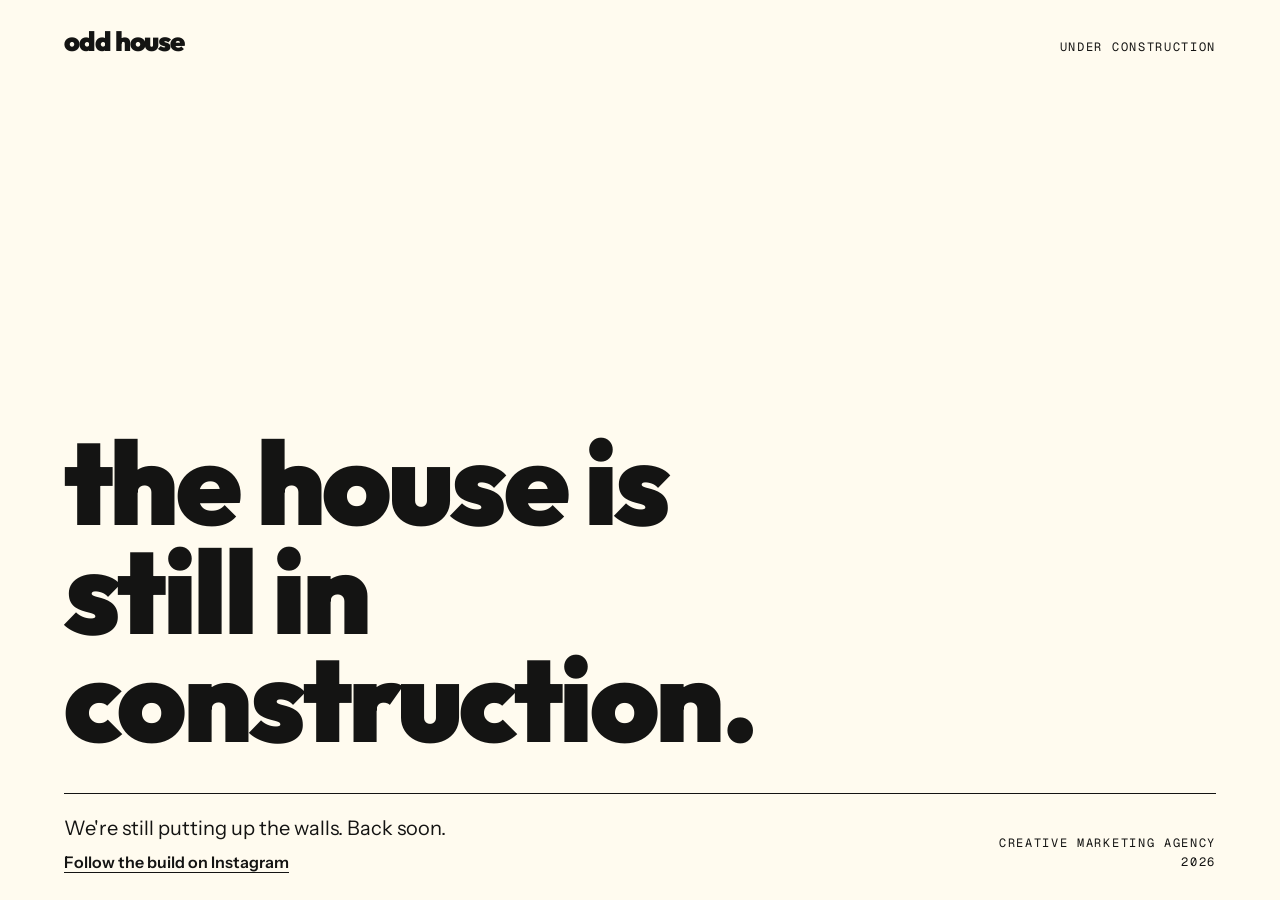
==== commit f12b143d: "Changed temporary landing page for oddhouse media website. Added video in the media folder to serve " ====
--- a/index.html
+++ b/index.html
@@ -11,7 +11,7 @@
 <link rel="preconnect" href="https://fonts.gstatic.com" crossorigin>
 <link rel="stylesheet" href="https://fonts.googleapis.com/css2?family=Outfit:wght@900&family=Instrument+Sans:wght@400;600&family=Geist+Mono:wght@400&display=swap">
 <style>
-  /* Layout: the brand-guidelines cover as a page. Two half-lidded eyes in the dark, the headline
+  /* Layout: the brand-guidelines cover as a page. A full-screen teaser video, the headline
      bottom-left, a hairline, then a dry note on the left and mono small print on the right.
      Two colours only (ink, paper); no tints, no gradients. Ink is the default, paper is the reverse. */
   :root {
@@ -79,14 +79,10 @@
     min-width: 0;
     display: flex;
     flex-direction: column;
-    justify-content: space-between;
+    justify-content: flex-end;
     gap: 2.5rem;
     padding-block: 2rem 2.5rem;
   }
-  .eyes { flex: 1; display: flex; align-items: center; justify-content: center; }
-  .eyes svg { display: block; width: clamp(260px, 54vw, 880px); max-width: 100%; height: auto; overflow: visible; }
-  .eyes .lens { fill: var(--fg); }
-  .eyes .iris { fill: var(--bg); }
 
   h1 {
     margin: 0;
@@ -120,10 +116,53 @@
 </style>
 <style>
   :root { padding-top: env(safe-area-inset-top, 0px); padding-bottom: env(safe-area-inset-bottom, 0px); }
+
+  /* Teaser video: a muted full-screen loop behind the page. It fades in once it is actually playing.
+     If the file is missing or autoplay is blocked, the page shows the plain ink background.
+     .video-on: a video is expected (set at once by script, removed if it fails). .has-video: it is playing. */
+  .teaser-video {
+    position: fixed;
+    inset: 0;
+    width: 100%;
+    height: 100%;
+    object-fit: cover;
+    z-index: 0;
+    opacity: 0;
+    pointer-events: none;
+    transition: opacity 0.6s ease;
+  }
+  /* Vignette: darkens the screen edges and the areas behind the header, headline and footer,
+     so the text reads as raised above the footage. (The brand guidelines avoid gradients; this is a deliberate exception.) */
+  .vignette {
+    position: fixed;
+    inset: 0;
+    z-index: 1;
+    pointer-events: none;
+    opacity: 0;
+    transition: opacity 0.6s ease;
+    background:
+      linear-gradient(to bottom, rgba(20, 20, 19, 0.7) 0%, rgba(20, 20, 19, 0) 20%),
+      linear-gradient(to top, rgba(20, 20, 19, 0.9) 0%, rgba(20, 20, 19, 0.62) 35%, rgba(20, 20, 19, 0.3) 56%, rgba(20, 20, 19, 0) 72%),
+      linear-gradient(to right, rgba(20, 20, 19, 0.62) 0%, rgba(20, 20, 19, 0.3) 40%, rgba(20, 20, 19, 0) 62%),
+      radial-gradient(ellipse 110% 95% at 60% 40%, rgba(20, 20, 19, 0) 45%, rgba(20, 20, 19, 0.7) 100%);
+  }
+  .page { position: relative; z-index: 2; }
+  body::after { z-index: 3; }
+  /* With a video the page keeps the ink look: paper text over footage, whatever the theme. */
+  :root.video-on { --bg: var(--ink); --fg: var(--paper); --grain: 0.06; color-scheme: dark; }
+  .has-video .teaser-video, .has-video .vignette { opacity: 1; }
+  /* Lift the text off the footage with a soft ink shadow. */
+  .has-video .bar, .has-video h1, .has-video .foot {
+    text-shadow: 0 2px 6px rgba(20, 20, 19, 0.5), 0 0 34px rgba(20, 20, 19, 0.6);
+  }
+  .has-video .foot { box-shadow: 0 -1px 10px -6px rgba(20, 20, 19, 0.8); }
 </style>
 </head>
 <body>
 
+<!-- Teaser video. Path is relative to this index.html; if the file moves, update this one path. -->
+<video class="teaser-video" id="teaser" src="media/videos/odd-house-teaser-v4-16x9.mp4" muted loop playsinline preload="auto" aria-hidden="true" tabindex="-1"></video>
+<div class="vignette" aria-hidden="true"></div>
 
 <div class="page">
   <header class="bar">
@@ -132,20 +171,6 @@
   </header>
 
   <main>
-    <div class="eyes">
-      <svg id="eyes" viewBox="0 0 1083 170" role="img" aria-label="Two sleepy eyes that follow your cursor">
-        <defs>
-          <path id="lens" d="M24 0H446Q470 0 470 24C470 110 355 166 235 166C115 166 0 110 0 24Q0 0 24 0Z"/>
-          <clipPath id="lensClip"><use href="#lens"/></clipPath>
-        </defs>
-        <g transform="translate(0 0)">
-          <g id="eyeL"><use class="lens" href="#lens"/><g clip-path="url(#lensClip)"><circle id="irisL" class="iris" cx="235" cy="-12" r="80"/></g></g>
-        </g>
-        <g transform="translate(613 0)">
-          <g id="eyeR"><use class="lens" href="#lens"/><g clip-path="url(#lensClip)"><circle id="irisR" class="iris" cx="235" cy="-12" r="80"/></g></g>
-        </g>
-      </svg>
-    </div>
     <h1><span>the house is</span><span>still in</span><span>construction.</span></h1>
   </main>
 
@@ -161,68 +186,22 @@
 </div>
 
 <script>
+// Teaser video: always muted. If it can't play, the page keeps its plain background.
 (function () {
-  var $ = function (id) { return document.getElementById(id); };
-  var eyes = $('eyes'), eyeL = $('eyeL'), eyeR = $('eyeR'), irisL = $('irisL'), irisR = $('irisR');
-  var reduce = window.matchMedia('(prefers-reduced-motion: reduce)').matches;
-  function clamp(v, a, b) { return Math.max(a, Math.min(b, v)); }
-  function smooth(t) { return t * t * (3 - 2 * t); }
-
-  var MAXX = 48, MAXY = 10;
-  var look = { x: 0, y: 0 }, aim = { x: 0, y: 0 };
-  var lastMove = -1e9, wanderAt = 0, blinkAt = 0, blinkT = -1, t0 = 0;
-
-  function setLids(s) {
-    var tr = 'scale(1 ' + Math.max(0.02, s).toFixed(3) + ')';
-    eyeL.setAttribute('transform', tr);
-    eyeR.setAttribute('transform', tr);
-  }
-  function setIris(x, y) {
-    var cx = (235 + x).toFixed(1), cy = (-12 + y).toFixed(1);
-    irisL.setAttribute('cx', cx); irisL.setAttribute('cy', cy);
-    irisR.setAttribute('cx', cx); irisR.setAttribute('cy', cy);
-  }
-
-  if (reduce) { setLids(1); setIris(0, 0); return; }
-
-  setLids(0);                     // the eyes start shut and open once, slowly
-  window.addEventListener('pointermove', function (e) {
-    lastMove = performance.now();
-    var r = eyes.getBoundingClientRect();
-    var dx = (e.clientX - (r.left + r.width / 2)) / (window.innerWidth * 0.4);
-    var dy = (e.clientY - (r.top + r.height / 2)) / (window.innerHeight * 0.4);
-    aim.x = clamp(dx, -1, 1) * MAXX;
-    aim.y = clamp(dy, -1, 1) * MAXY;
-  }, { passive: true });
-
-  function frame(t) {
-    if (!t0) { t0 = t + 500; blinkAt = t + 3200; }
-    var moving = t - lastMove < 1500;
-    if (!moving && t > wanderAt) {
-      var a = Math.random() * 6.283, m = Math.sqrt(Math.random());
-      aim.x = Math.cos(a) * m * MAXX;
-      aim.y = Math.sin(a) * m * MAXY;
-      wanderAt = t + 900 + Math.random() * 1800;
-    }
-    var k = moving ? 0.2 : 0.06;
-    look.x += (aim.x - look.x) * k;
-    look.y += (aim.y - look.y) * k;
-    setIris(look.x, look.y);
-
-    var open = smooth(clamp((t - t0) / 1100, 0, 1));
-    var blink = 1;
-    if (open >= 1) {
-      if (blinkT < 0 && t > blinkAt) blinkT = t;
-      if (blinkT >= 0) {
-        var p = (t - blinkT) / 180;
-        if (p >= 1) { blinkT = -1; blinkAt = t + 2500 + Math.random() * 3500; }
-        else blink = 1 - 0.95 * Math.sin(p * Math.PI);
-      }
-    }
-    setLids(open * blink);
-    requestAnimationFrame(frame);
-  }
-  requestAnimationFrame(frame);
+  var v = document.getElementById('teaser');
+  if (!v) return;
+  if (window.matchMedia('(prefers-reduced-motion: reduce)').matches) { v.remove(); return; }
+  var root = document.documentElement;
+  root.classList.add('video-on');
+  function fail() { root.classList.remove('has-video', 'video-on'); v.remove(); }
+  v.muted = true;
+  v.defaultMuted = true;
+  v.volume = 0;
+  v.addEventListener('volumechange', function () { if (!v.muted) v.muted = true; });
+  v.addEventListener('playing', function () { root.classList.add('has-video'); });
+  v.addEventListener('error', fail);
+  var p = v.play();
+  if (p && p.catch) p.catch(fail);
 })();
 </script>
 
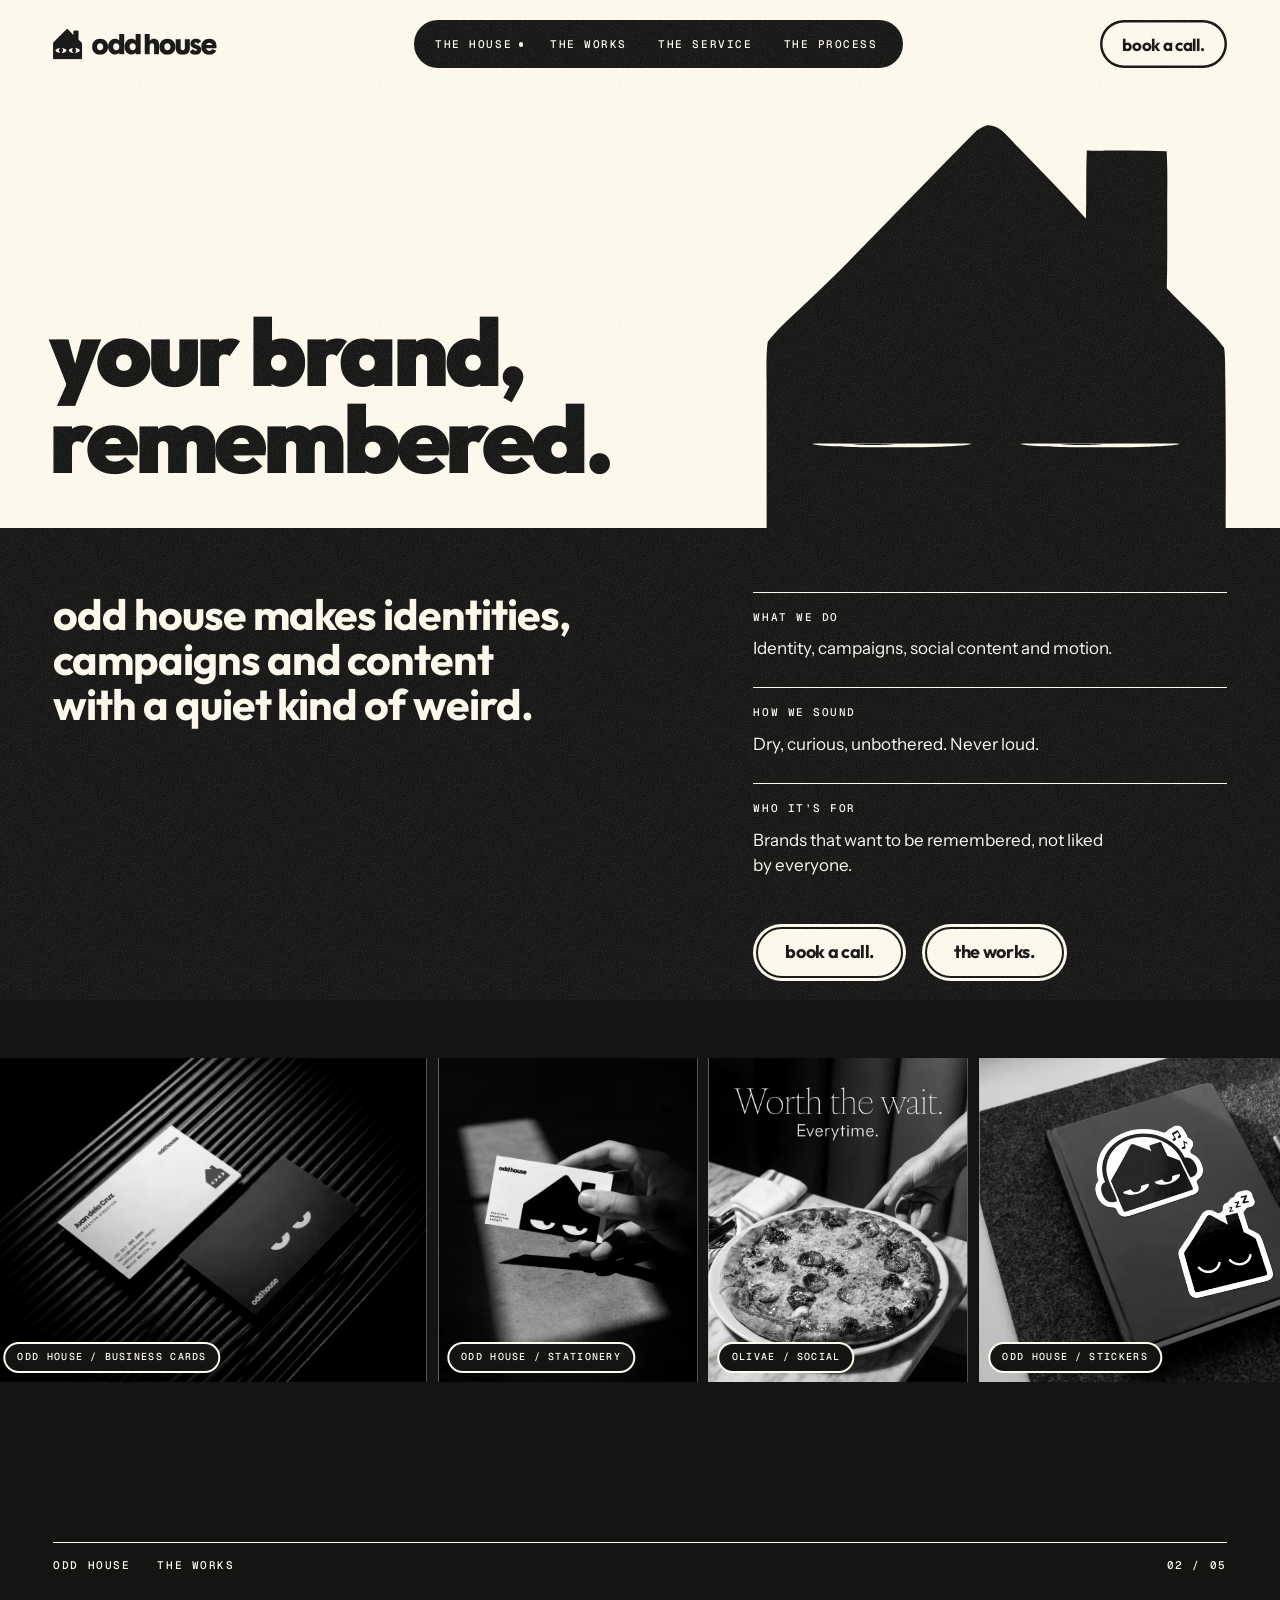
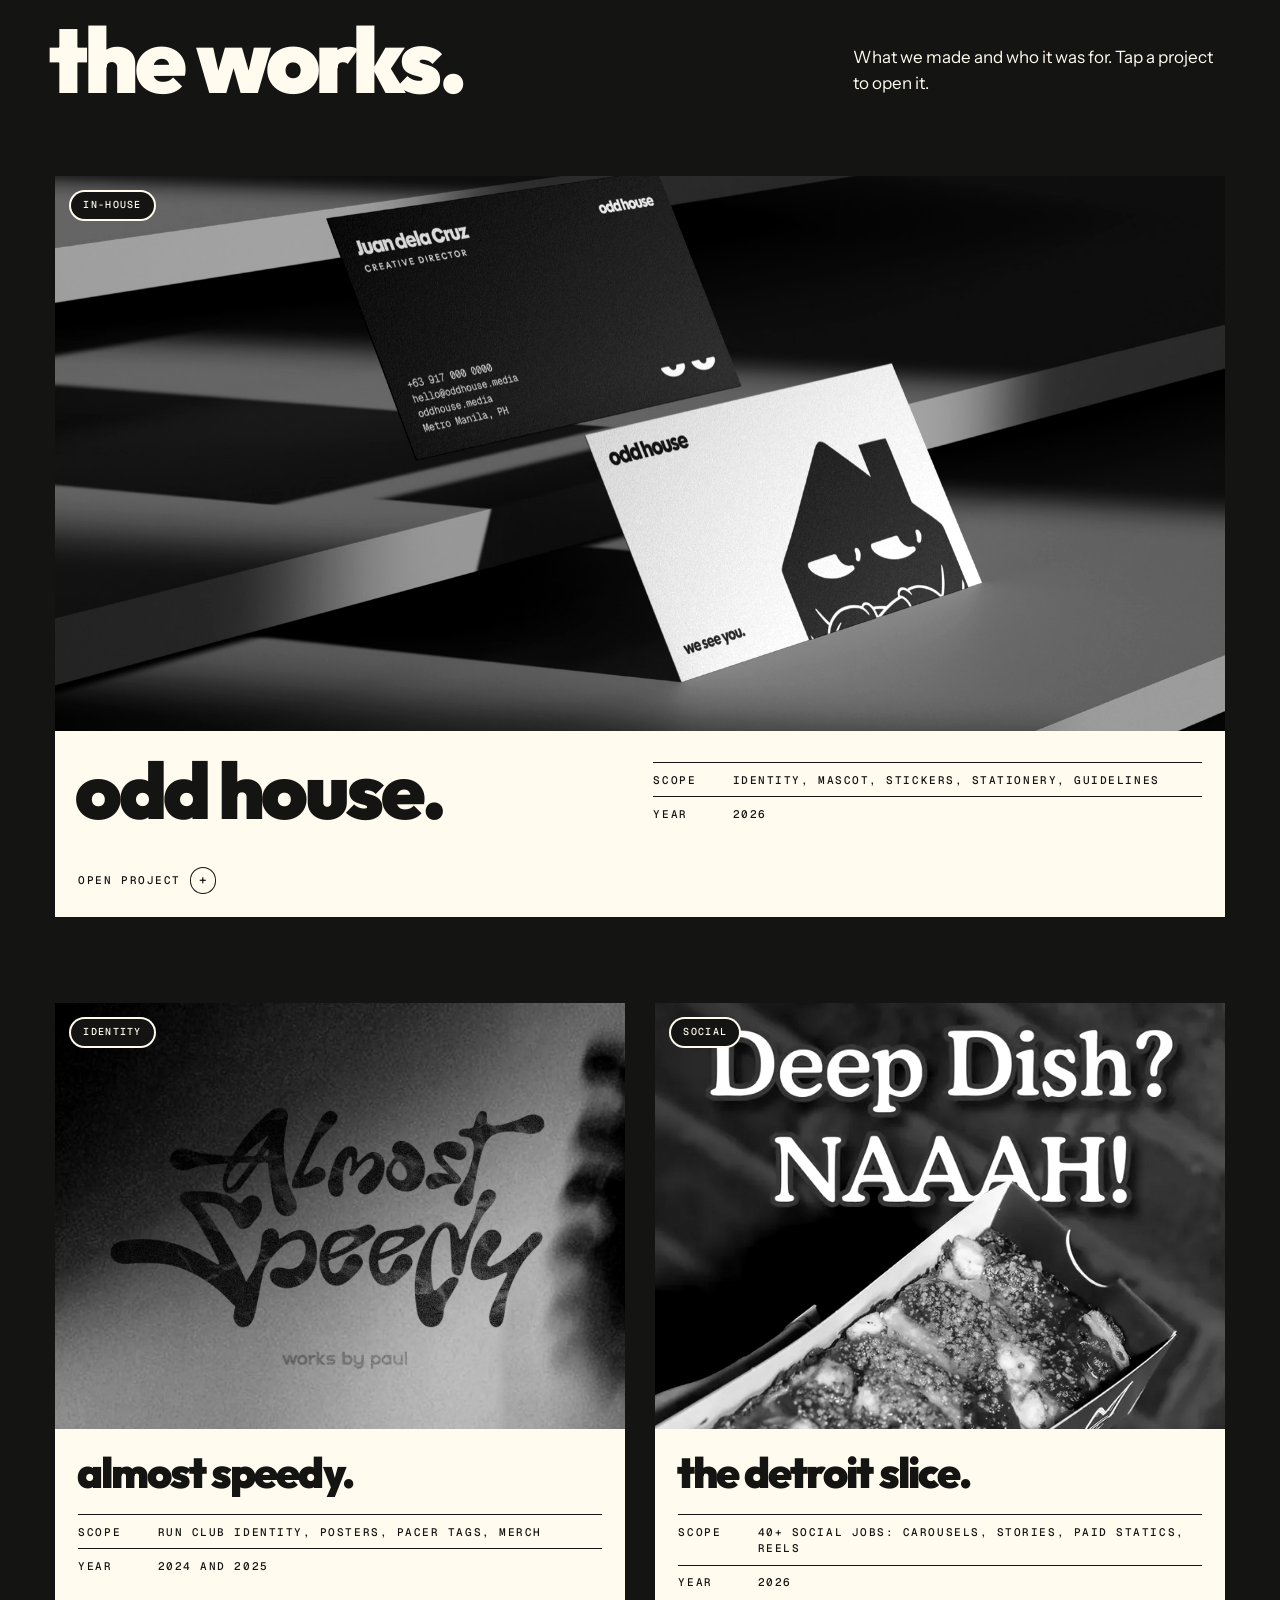
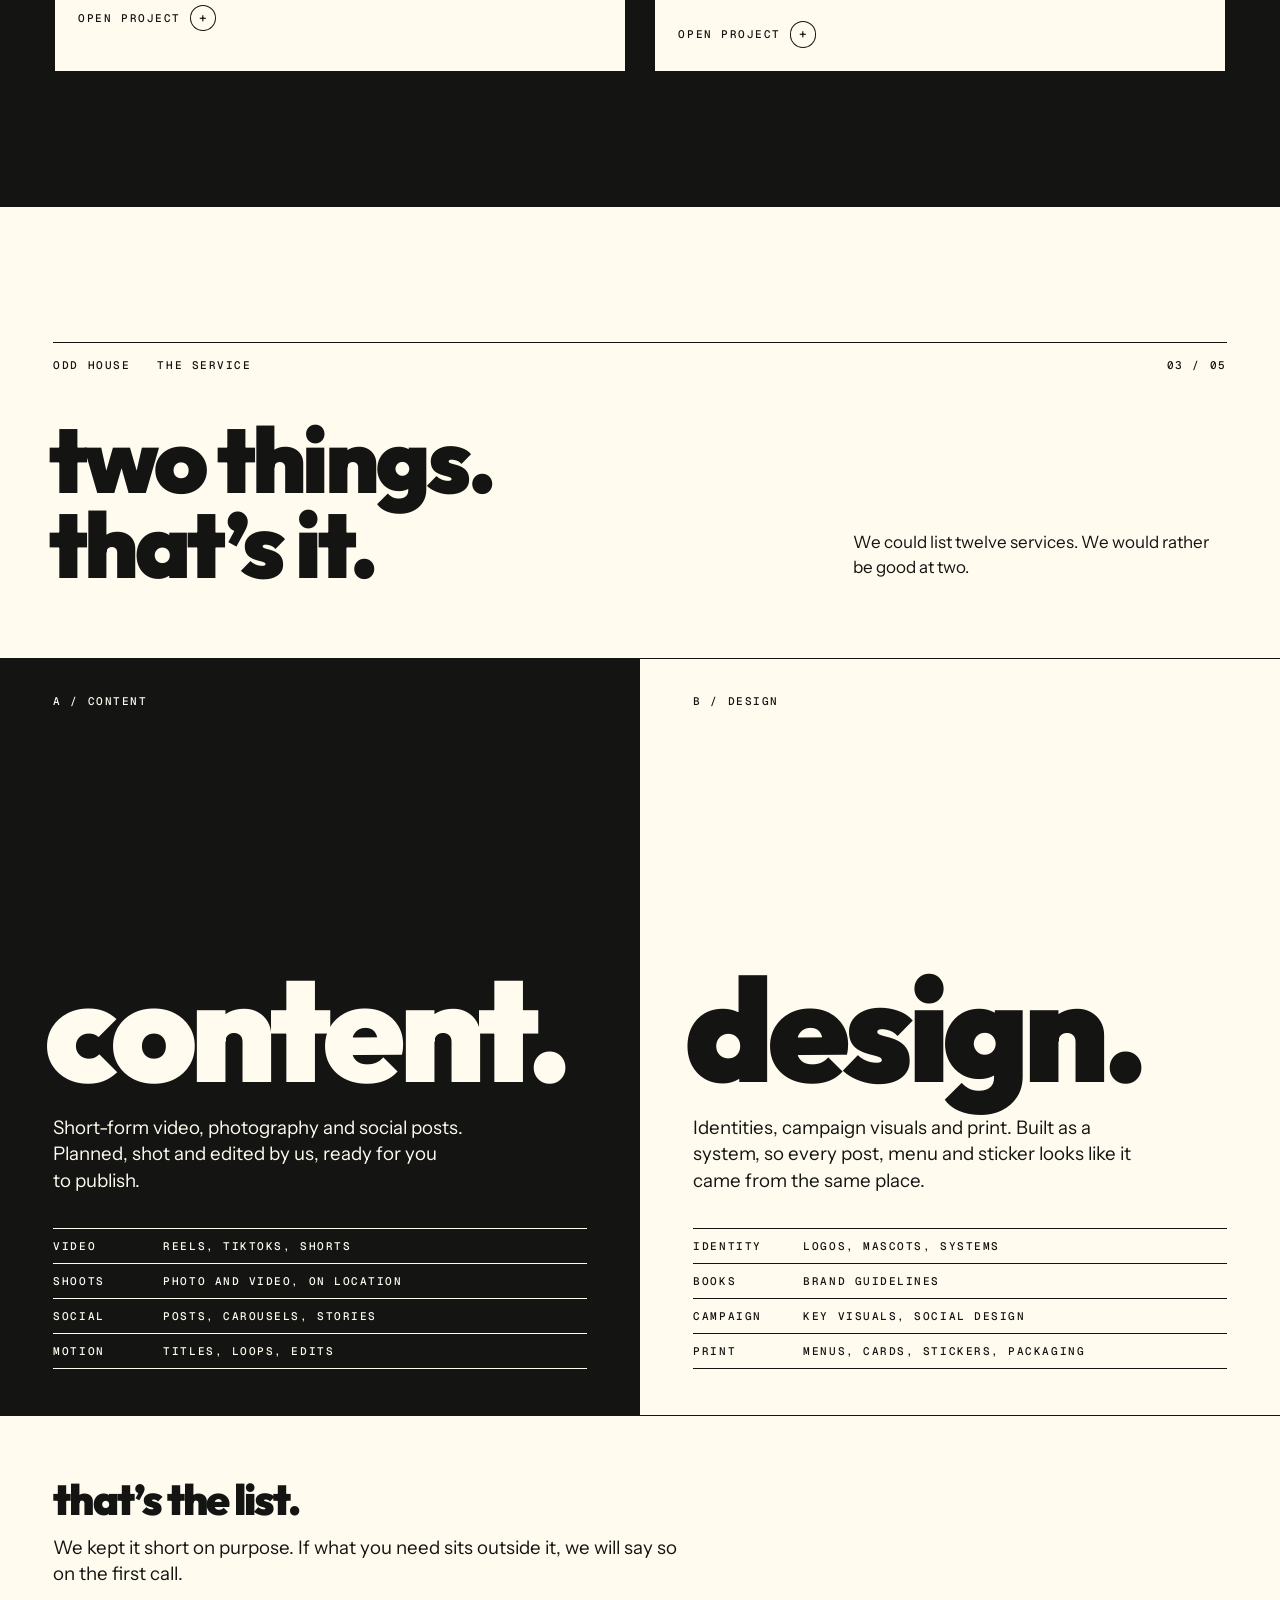
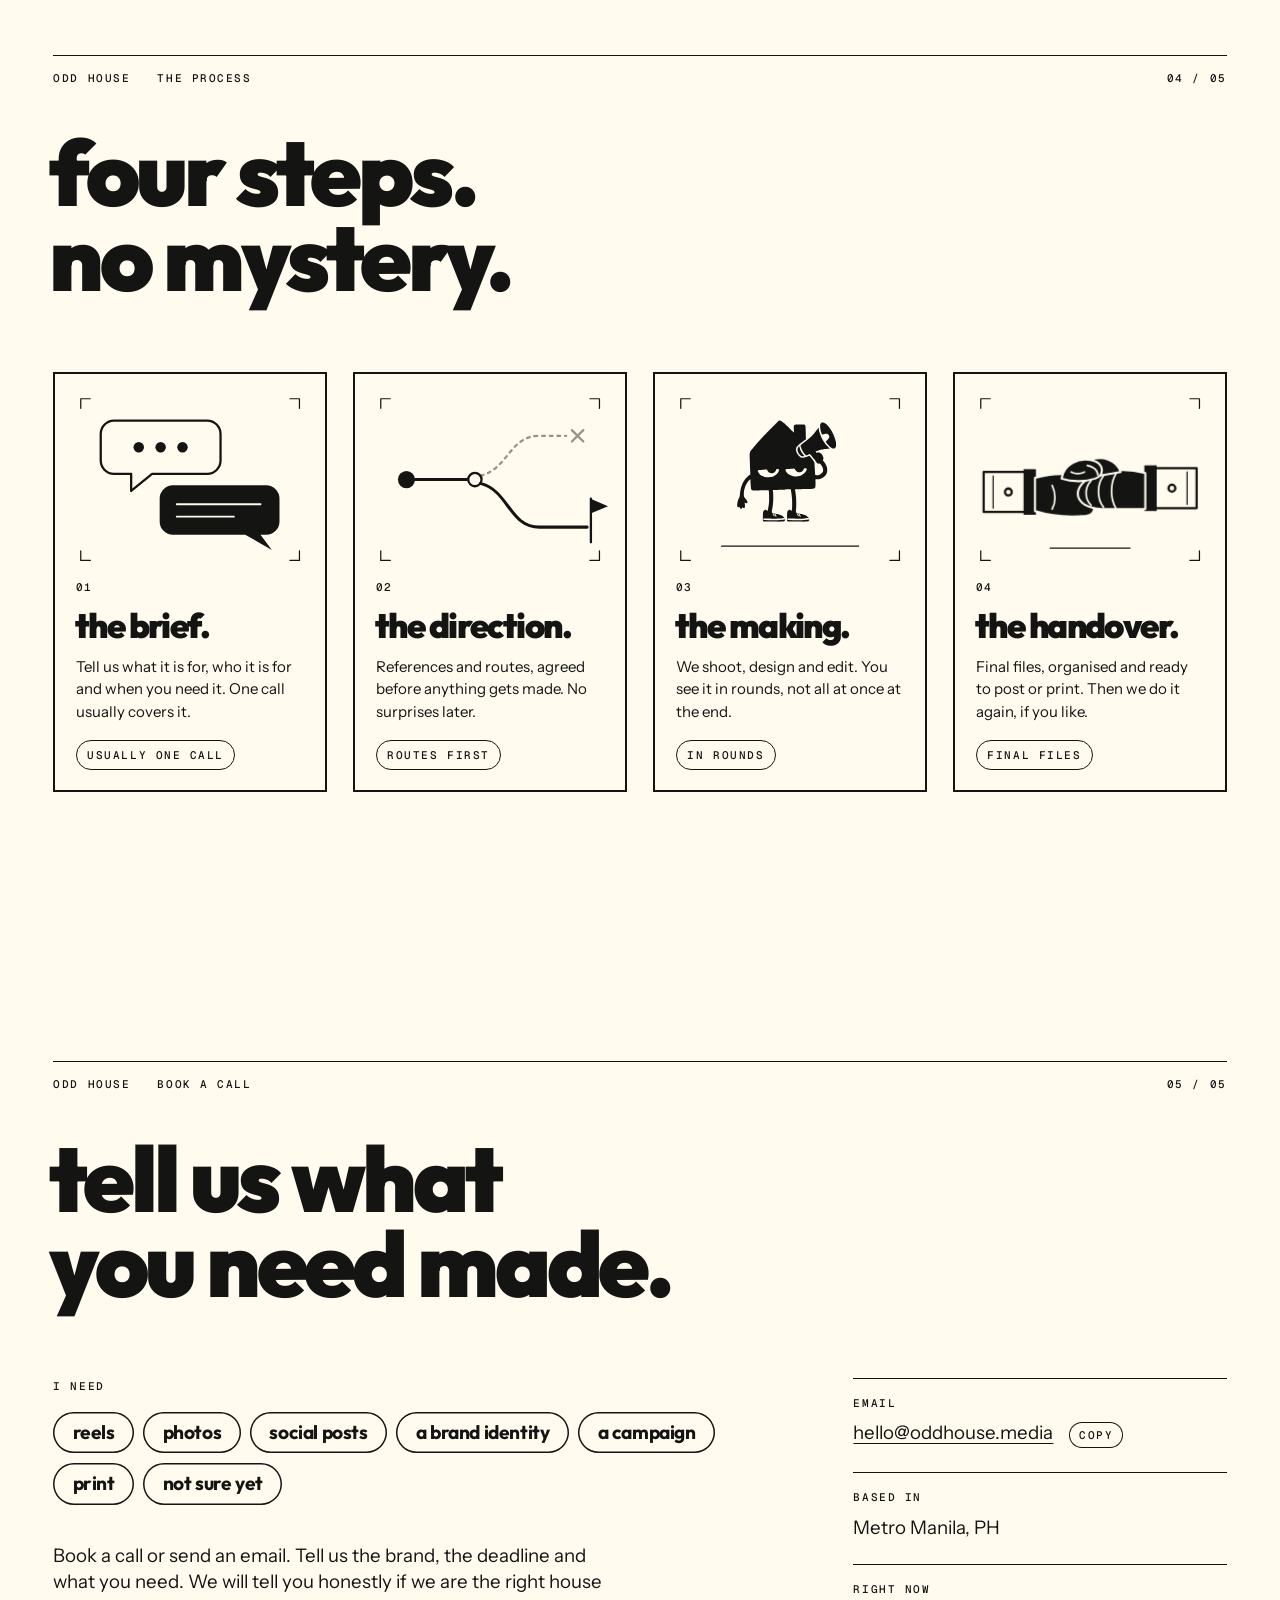
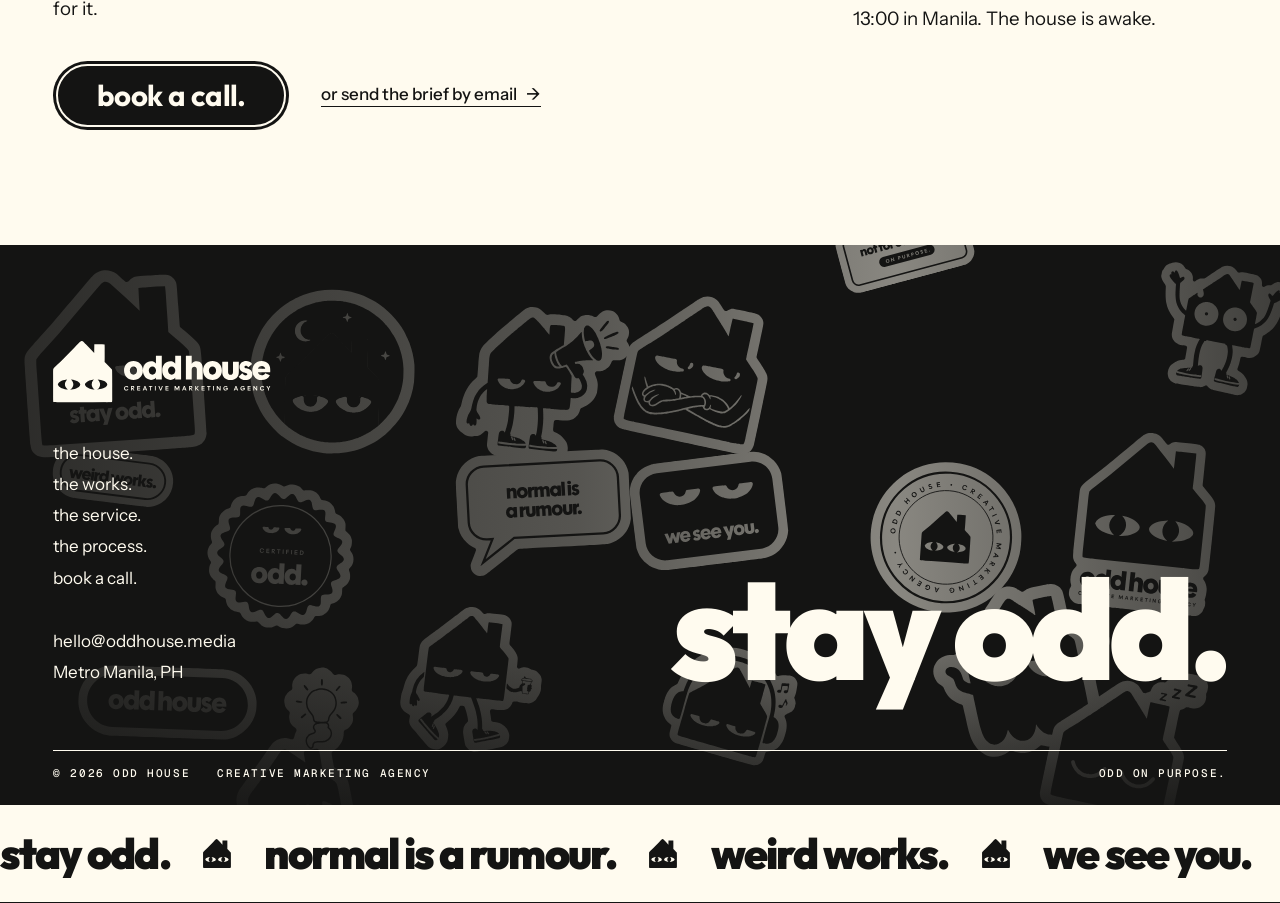
==== commit 2cc5c803: "Committing new odd house website draft into preview for testing" ====
--- a/index.html
+++ b/index.html
@@ -3,207 +3,661 @@
 <head>
 <meta charset="utf-8">
 <meta name="viewport" content="width=device-width, initial-scale=1, viewport-fit=cover">
-<meta name="description" content="Odd House is a creative marketing agency. The house is still in construction. Back soon.">
-<meta name="theme-color" content="#141413">
-<link rel="icon" href="data:image/svg+xml,%3Csvg%20xmlns%3D%22http%3A//www.w3.org/2000/svg%22%20viewBox%3D%220%200%2032%2032%22%3E%3Crect%20width%3D%2232%22%20height%3D%2232%22%20rx%3D%227%22%20fill%3D%22%23141413%22/%3E%3Cpath%20d%3D%22M16%205l9%209v1h-2v9H9v-9H7v-1z%22%20fill%3D%22%23FFFBEF%22/%3E%3Cpath%20d%3D%22M10.5%2018.5q1.5-2%203-0%20-1.5%202-3%200zM18.5%2018.5q1.5-2%203-0%20-1.5%202-3%200z%22%20fill%3D%22%23141413%22/%3E%3C/svg%3E">
-<title>Odd House</title>
-<link rel="preconnect" href="https://fonts.googleapis.com">
-<link rel="preconnect" href="https://fonts.gstatic.com" crossorigin>
-<link rel="stylesheet" href="https://fonts.googleapis.com/css2?family=Outfit:wght@900&family=Instrument+Sans:wght@400;600&family=Geist+Mono:wght@400&display=swap">
-<style>
-  /* Layout: the brand-guidelines cover as a page. A full-screen teaser video, the headline
-     bottom-left, a hairline, then a dry note on the left and mono small print on the right.
-     Two colours only (ink, paper); no tints, no gradients. Ink is the default, paper is the reverse. */
-  :root {
-    --ink: #141413;
-    --paper: #FFFBEF;
-    --bg: var(--ink);
-    --fg: var(--paper);
-    --grain: 0.06;
-    --display: "Outfit", "Helvetica Neue", Helvetica, Arial, sans-serif;   /* stand-in for Polymath Display Black */
-    --body: "Instrument Sans", "Helvetica Neue", Helvetica, Arial, sans-serif;
-    --mono: "Geist Mono", ui-monospace, "SF Mono", Menlo, Consolas, monospace;
-    color-scheme: dark;
-    box-sizing: border-box;
+<title>Odd House Draft</title>
+<meta name="description" content="Odd House is a creative marketing agency in Metro Manila. We produce social content and design brand identities for brands that would rather be remembered than liked by everyone.">
+  <!-- BEFORE LAUNCH: confirm the domain in the three URLs below. -->
+  <link rel="canonical" href="https://oddhouse.media/">
+  <meta property="og:url" content="https://oddhouse.media/">
+  <meta property="og:image" content="https://oddhouse.media/assets/brand/og.png">
+  <meta property="og:type" content="website">
+  <meta property="og:site_name" content="Odd House">
+  <meta property="og:title" content="Odd House | Content and design for brands">
+  <meta property="og:description" content="A creative marketing agency in Manila. Social content and brand identities, odd on purpose.">
+  <meta property="og:image:width" content="1200">
+  <meta property="og:image:height" content="630">
+  <meta name="twitter:card" content="summary_large_image">
+  <meta name="theme-color" content="#141413">
+  <meta name="color-scheme" content="dark light">
+
+  <!-- The "js" flag and the intro flag are set before first paint so nothing flashes. -->
+  <script>
+    (function (d) {
+      // These lived on <html> in the original site: the artifact supplies <html>, so they are set here.
+      d.setAttribute('lang', 'en');
+      d.setAttribute('data-lights', 'off');   // the lights switch is gone in this draft
+      d.classList.add('js');
+      /* INTRO START */
+      // The 2-second character intro: once per browser session, never on a deep link, never with reduced motion.
+      try {
+        var calm = window.matchMedia && matchMedia('(prefers-reduced-motion: reduce)').matches;
+        if (!calm && !sessionStorage.getItem('oh-intro-seen') && !location.hash) d.classList.add('is-intro');
+      } catch (e) {}
+      /* INTRO END */
+    })(document.documentElement);
+  </script>
+
+  <!-- TYPE
+       Headlines are Polymath Display (Adobe Fonts). Create a web project at fonts.adobe.com
+       with Polymath Display Black, Bold and Semibold, then paste its <link> on the next line.
+       Until then the site uses Outfit, the closest open-licence match.
+  -->
+  <!-- <link rel="stylesheet" href="https://use.typekit.net/YOUR-KIT-ID.css"> -->
+  <link rel="preconnect" href="https://fonts.googleapis.com">
+  <link rel="preconnect" href="https://fonts.gstatic.com" crossorigin>
+  <link href="https://fonts.googleapis.com/css2?family=Geist+Mono:wght@400;500&family=Instrument+Sans:wght@400;500;600&family=Outfit:wght@600;700;900&display=swap" rel="stylesheet">
+
+  <link rel="stylesheet" href="assets/css/main.css">
+  <!-- INTRO START --><link rel="stylesheet" href="assets/css/intro.css"><!-- INTRO END -->
+
+  <script type="application/ld+json">
+  {
+    "@context": "https://schema.org",
+    "@type": "ProfessionalService",
+    "name": "Odd House",
+    "description": "Creative marketing agency producing social content and brand design.",
+    "slogan": "odd on purpose.",
+    "url": "https://oddhouse.media/",
+    "logo": "https://oddhouse.media/assets/brand/icon-512.png",
+    "image": "https://oddhouse.media/assets/brand/og.png",
+    "email": "hello@oddhouse.media",
+    "address": { "@type": "PostalAddress", "addressLocality": "Metro Manila", "addressCountry": "PH" },
+    "areaServed": "Worldwide",
+    "knowsAbout": ["Brand identity", "Social media content", "Short-form video", "Campaign design", "Motion graphics"]
   }
-  @media (prefers-color-scheme: light) {
-    :root:not([data-theme="dark"]) { --bg: var(--paper); --fg: var(--ink); --grain: 0; color-scheme: light; }
-  }
-  :root[data-theme="light"] { --bg: var(--paper); --fg: var(--ink); --grain: 0; color-scheme: light; }
-  *, *::before, *::after { box-sizing: inherit; }
-
-  body {
-    margin: 0;
-    background: var(--bg);
-    color: var(--fg);
-    font-family: var(--body);
-    -webkit-font-smoothing: antialiased;
-  }
-  /* A very faint ink grain, as on the dark pages of the guidelines. */
-  body::after {
-    content: "";
-    position: fixed;
-    inset: 0;
-    pointer-events: none;
-    opacity: var(--grain);
-    background-image: url("data:image/svg+xml,%3Csvg xmlns='http://www.w3.org/2000/svg' width='220' height='220'%3E%3Cfilter id='n'%3E%3CfeTurbulence type='fractalNoise' baseFrequency='.8' numOctaves='2' stitchTiles='stitch'/%3E%3CfeColorMatrix values='0 0 0 0 1 0 0 0 0 1 0 0 0 0 1 0 0 0 .9 0'/%3E%3C/filter%3E%3Crect width='100%25' height='100%25' filter='url(%23n)'/%3E%3C/svg%3E");
-  }
-
-  .page {
-    min-height: calc(100svh - env(safe-area-inset-top, 0px) - env(safe-area-inset-bottom, 0px));
-    display: grid;
-    grid-template-rows: auto 1fr auto;
-    padding-block: 1.75rem;
-    padding-left: max(16px, 5vw, env(safe-area-inset-left, 0px));
-    padding-right: max(16px, 5vw, env(safe-area-inset-right, 0px));
-  }
-
-  .label {
-    font-family: var(--mono);
-    font-size: 0.75rem;
-    line-height: 1.6;
-    letter-spacing: 0.14em;
-    text-transform: uppercase;
-  }
-
-  .bar { display: flex; justify-content: space-between; align-items: baseline; gap: 1rem; }
-  .word {
-    font-family: var(--display);
-    font-weight: 900;
-    font-size: 1.7rem;
-    line-height: 1;
-    letter-spacing: -0.04em;
-  }
-
-  main {
-    min-width: 0;
-    display: flex;
-    flex-direction: column;
-    justify-content: flex-end;
-    gap: 2.5rem;
-    padding-block: 2rem 2.5rem;
-  }
-
-  h1 {
-    margin: 0;
-    font-family: var(--display);
-    font-weight: 900;
-    font-size: clamp(2.4rem, 9.2vw, 9rem);
-    line-height: 0.92;
-    letter-spacing: -0.03em;
-  }
-  h1 span { display: block; }
-
-  .foot {
-    display: grid;
-    grid-template-columns: 1fr auto;
-    gap: 1.5rem 2rem;
-    align-items: end;
-    border-top: 1px solid var(--fg);
-    padding-top: 1.25rem;
-  }
-  .foot > * { min-width: 0; }
-  .note { margin: 0 0 0.6rem; max-width: 30ch; font-size: 1.25rem; line-height: 1.4; }
-  .follow { font-weight: 600; color: var(--fg); text-underline-offset: 4px; }
-  .follow:focus-visible { outline: 2px solid var(--fg); outline-offset: 4px; }
-  .small { text-align: right; }
-
-  @media (max-width: 640px) {
-    .foot { grid-template-columns: 1fr; }
-    .small { text-align: left; }
-    .word { font-size: 1.45rem; }
-  }
-</style>
-<style>
-  :root { padding-top: env(safe-area-inset-top, 0px); padding-bottom: env(safe-area-inset-bottom, 0px); }
-
-  /* Teaser video: a muted full-screen loop behind the page. It fades in once it is actually playing.
-     If the file is missing or autoplay is blocked, the page shows the plain ink background.
-     .video-on: a video is expected (set at once by script, removed if it fails). .has-video: it is playing. */
-  .teaser-video {
-    position: fixed;
-    inset: 0;
-    width: 100%;
-    height: 100%;
-    object-fit: cover;
-    z-index: 0;
-    opacity: 0;
-    pointer-events: none;
-    transition: opacity 0.6s ease;
-  }
-  /* Vignette: darkens the screen edges and the areas behind the header, headline and footer,
-     so the text reads as raised above the footage. (The brand guidelines avoid gradients; this is a deliberate exception.) */
-  .vignette {
-    position: fixed;
-    inset: 0;
-    z-index: 1;
-    pointer-events: none;
-    opacity: 0;
-    transition: opacity 0.6s ease;
-    background:
-      linear-gradient(to bottom, rgba(20, 20, 19, 0.7) 0%, rgba(20, 20, 19, 0) 20%),
-      linear-gradient(to top, rgba(20, 20, 19, 0.9) 0%, rgba(20, 20, 19, 0.62) 35%, rgba(20, 20, 19, 0.3) 56%, rgba(20, 20, 19, 0) 72%),
-      linear-gradient(to right, rgba(20, 20, 19, 0.62) 0%, rgba(20, 20, 19, 0.3) 40%, rgba(20, 20, 19, 0) 62%),
-      radial-gradient(ellipse 110% 95% at 60% 40%, rgba(20, 20, 19, 0) 45%, rgba(20, 20, 19, 0.7) 100%);
-  }
-  .page { position: relative; z-index: 2; }
-  body::after { z-index: 3; }
-  /* With a video the page keeps the ink look: paper text over footage, whatever the theme. */
-  :root.video-on { --bg: var(--ink); --fg: var(--paper); --grain: 0.06; color-scheme: dark; }
-  .has-video .teaser-video, .has-video .vignette { opacity: 1; }
-  /* Lift the text off the footage with a soft ink shadow. */
-  .has-video .bar, .has-video h1, .has-video .foot {
-    text-shadow: 0 2px 6px rgba(20, 20, 19, 0.5), 0 0 34px rgba(20, 20, 19, 0.6);
-  }
-  .has-video .foot { box-shadow: 0 -1px 10px -6px rgba(20, 20, 19, 0.8); }
-</style>
+  </script>
+
 </head>
 <body>
-
-<!-- Teaser video. Path is relative to this index.html; if the file moves, update this one path. -->
-<video class="teaser-video" id="teaser" src="media/videos/odd-house-teaser-v4-16x9.mp4" muted loop playsinline preload="auto" aria-hidden="true" tabindex="-1"></video>
-<div class="vignette" aria-hidden="true"></div>
-
-<div class="page">
-  <header class="bar">
-    <span class="word">odd house</span>
-    <span class="label">Under construction</span>
+<a class="skip" href="#main">skip to content</a>
+
+  <!-- Shared eye shapes. Every pair of eyes on the page reuses these. -->
+  <svg class="defs" width="0" height="0" aria-hidden="true" focusable="false">
+    <defs>
+      <path id="eye-bowl" d="M177.83 139.74C154.23 137.7 129.29 132.42 109.56 125.31C100.04 121.88 95.8 120.06 85.63 115.05C75.44 110.04 72.95 108.62 63.68 102.54C33.28 82.63 11.74 55.22 3.92 26.48C0 12.08 5 2.41 17.4.49C19.58.15 42.56 0 75.35.1L324.95.1C357.74 0 380.72.15 382.9.49C394.77 2.33 400 11.48 396.65 24.51C394.1 34.44 390 44.15 384.08 54.3C373.64 72.22 353.25 92.2 331.93 105.4C324.31 110.11 324.54 109.99 315.56 114.5C290.49 127.1 263.87 134.78 230.99 138.9C222.39 139.99 187.08 140.54 177.83 139.74Z"/>
+      <path id="eye-pupil" d="M118-80L118 .24C126 .3 130.03.42 131.73 1.1C137.76 3.54 140.82 7.27 143.2 15.07C147.68 29.76 155.9 40.9 168.15 48.87C176.28 54.16 183.83 56.81 194.49 58.14C206.71 59.66 221.48 55.92 232.45 48.54C244.12 40.69 251.74 30.54 256.06 17.1C258.51 9.48 260.62 5.92 264.08 3.57C267 1.6 270 .5 282 .2L282-80Z"/>
+      <clipPath id="eye-clip"><use href="#eye-bowl"/></clipPath>
+    </defs>
+  </svg>
+
+  <div class="grain" aria-hidden="true"></div>
+
+  <!-- INTRO START -->
+  <!-- ============================================================ INTRO
+       Two seconds with one character and its line: the live house or one of its moods, picked fresh each visit. Tap, click, Escape or Enter skips it. See assets/js/intro.js. -->
+  <div class="intro" data-intro role="button" tabindex="0" aria-label="Odd House intro. Press Enter to skip.">
+    <div class="intro__mid">
+      <div class="intro__house" data-intro-house>
+        <svg viewBox="0 0 240 248.94" aria-hidden="true" data-intro-svg data-mood="idle">
+          <defs><clipPath id="ge-clip"><path d="M-45.10 -0.57C-45.06 -2.22 -44.16 -3.99 -43.25 -5.45C-42.35 -6.91 -40.97 -8.16 -39.66 -9.34C-38.36 -10.52 -36.92 -11.59 -35.44 -12.54C-33.96 -13.49 -32.37 -14.31 -30.77 -15.06C-29.17 -15.80 -27.51 -16.43 -25.84 -17.00C-24.17 -17.58 -22.46 -18.05 -20.75 -18.50C-19.04 -18.94 -17.31 -19.32 -15.58 -19.67C-13.85 -20.02 -12.12 -20.43 -10.36 -20.63C-8.61 -20.83 -6.84 -20.82 -5.08 -20.86C-3.31 -20.90 -1.54 -20.88 0.23 -20.89C1.99 -20.90 3.77 -21.00 5.53 -20.92C7.29 -20.83 9.05 -20.61 10.80 -20.38C12.56 -20.16 14.31 -19.89 16.04 -19.56C17.78 -19.23 19.51 -18.86 21.22 -18.41C22.93 -17.96 24.63 -17.45 26.29 -16.84C27.94 -16.24 29.59 -15.56 31.17 -14.78C32.75 -14.00 34.31 -13.13 35.78 -12.16C37.25 -11.19 38.71 -10.15 40.00 -8.95C41.28 -7.76 42.64 -6.47 43.49 -4.98C44.34 -3.49 45.13 -1.65 45.10 -0.01C45.06 1.64 44.19 3.43 43.28 4.88C42.36 6.33 40.95 7.55 39.61 8.70C38.28 9.85 36.78 10.83 35.29 11.77C33.80 12.71 32.25 13.58 30.66 14.36C29.08 15.13 27.45 15.83 25.78 16.42C24.12 17.01 22.41 17.47 20.69 17.89C18.98 18.31 17.23 18.62 15.49 18.95C13.76 19.27 12.01 19.53 10.26 19.82C8.52 20.11 6.78 20.53 5.03 20.68C3.28 20.84 1.51 20.77 -0.25 20.74C-2.02 20.71 -3.79 20.66 -5.55 20.50C-7.31 20.34 -9.06 20.05 -10.81 19.80C-12.56 19.56 -14.32 19.35 -16.06 19.03C-17.80 18.72 -19.53 18.36 -21.24 17.90C-22.94 17.44 -24.63 16.90 -26.28 16.27C-27.93 15.64 -29.56 14.94 -31.14 14.15C-32.72 13.36 -34.27 12.49 -35.75 11.52C-37.22 10.56 -38.70 9.54 -39.99 8.35C-41.29 7.17 -42.66 5.89 -43.51 4.40C-44.36 2.92 -45.15 1.07 -45.10 -0.57Z"/></clipPath></defs>
+          <use class="gate__shape" href="assets/brand/sprite.svg#house-solid" width="240" height="248.94"/>
+          <g data-geye transform="translate(64.8 176.2)">
+            <g class="ge__lid"><path class="ge__white" d="M-45.10 -0.57C-45.06 -2.22 -44.16 -3.99 -43.25 -5.45C-42.35 -6.91 -40.97 -8.16 -39.66 -9.34C-38.36 -10.52 -36.92 -11.59 -35.44 -12.54C-33.96 -13.49 -32.37 -14.31 -30.77 -15.06C-29.17 -15.80 -27.51 -16.43 -25.84 -17.00C-24.17 -17.58 -22.46 -18.05 -20.75 -18.50C-19.04 -18.94 -17.31 -19.32 -15.58 -19.67C-13.85 -20.02 -12.12 -20.43 -10.36 -20.63C-8.61 -20.83 -6.84 -20.82 -5.08 -20.86C-3.31 -20.90 -1.54 -20.88 0.23 -20.89C1.99 -20.90 3.77 -21.00 5.53 -20.92C7.29 -20.83 9.05 -20.61 10.80 -20.38C12.56 -20.16 14.31 -19.89 16.04 -19.56C17.78 -19.23 19.51 -18.86 21.22 -18.41C22.93 -17.96 24.63 -17.45 26.29 -16.84C27.94 -16.24 29.59 -15.56 31.17 -14.78C32.75 -14.00 34.31 -13.13 35.78 -12.16C37.25 -11.19 38.71 -10.15 40.00 -8.95C41.28 -7.76 42.64 -6.47 43.49 -4.98C44.34 -3.49 45.13 -1.65 45.10 -0.01C45.06 1.64 44.19 3.43 43.28 4.88C42.36 6.33 40.95 7.55 39.61 8.70C38.28 9.85 36.78 10.83 35.29 11.77C33.80 12.71 32.25 13.58 30.66 14.36C29.08 15.13 27.45 15.83 25.78 16.42C24.12 17.01 22.41 17.47 20.69 17.89C18.98 18.31 17.23 18.62 15.49 18.95C13.76 19.27 12.01 19.53 10.26 19.82C8.52 20.11 6.78 20.53 5.03 20.68C3.28 20.84 1.51 20.77 -0.25 20.74C-2.02 20.71 -3.79 20.66 -5.55 20.50C-7.31 20.34 -9.06 20.05 -10.81 19.80C-12.56 19.56 -14.32 19.35 -16.06 19.03C-17.80 18.72 -19.53 18.36 -21.24 17.90C-22.94 17.44 -24.63 16.90 -26.28 16.27C-27.93 15.64 -29.56 14.94 -31.14 14.15C-32.72 13.36 -34.27 12.49 -35.75 11.52C-37.22 10.56 -38.70 9.54 -39.99 8.35C-41.29 7.17 -42.66 5.89 -43.51 4.40C-44.36 2.92 -45.15 1.07 -45.10 -0.57Z"/><g clip-path="url(#ge-clip)"><ellipse class="ge__pupil" rx="17.2" ry="20.9"/></g></g>
+            <path class="ge__happy" d="M-26 9Q0 -19 26 9"/>
+          </g>
+          <g data-geye transform="translate(174.4 176.2)">
+            <g class="ge__lid"><path class="ge__white" d="M-45.10 -0.57C-45.06 -2.22 -44.16 -3.99 -43.25 -5.45C-42.35 -6.91 -40.97 -8.16 -39.66 -9.34C-38.36 -10.52 -36.92 -11.59 -35.44 -12.54C-33.96 -13.49 -32.37 -14.31 -30.77 -15.06C-29.17 -15.80 -27.51 -16.43 -25.84 -17.00C-24.17 -17.58 -22.46 -18.05 -20.75 -18.50C-19.04 -18.94 -17.31 -19.32 -15.58 -19.67C-13.85 -20.02 -12.12 -20.43 -10.36 -20.63C-8.61 -20.83 -6.84 -20.82 -5.08 -20.86C-3.31 -20.90 -1.54 -20.88 0.23 -20.89C1.99 -20.90 3.77 -21.00 5.53 -20.92C7.29 -20.83 9.05 -20.61 10.80 -20.38C12.56 -20.16 14.31 -19.89 16.04 -19.56C17.78 -19.23 19.51 -18.86 21.22 -18.41C22.93 -17.96 24.63 -17.45 26.29 -16.84C27.94 -16.24 29.59 -15.56 31.17 -14.78C32.75 -14.00 34.31 -13.13 35.78 -12.16C37.25 -11.19 38.71 -10.15 40.00 -8.95C41.28 -7.76 42.64 -6.47 43.49 -4.98C44.34 -3.49 45.13 -1.65 45.10 -0.01C45.06 1.64 44.19 3.43 43.28 4.88C42.36 6.33 40.95 7.55 39.61 8.70C38.28 9.85 36.78 10.83 35.29 11.77C33.80 12.71 32.25 13.58 30.66 14.36C29.08 15.13 27.45 15.83 25.78 16.42C24.12 17.01 22.41 17.47 20.69 17.89C18.98 18.31 17.23 18.62 15.49 18.95C13.76 19.27 12.01 19.53 10.26 19.82C8.52 20.11 6.78 20.53 5.03 20.68C3.28 20.84 1.51 20.77 -0.25 20.74C-2.02 20.71 -3.79 20.66 -5.55 20.50C-7.31 20.34 -9.06 20.05 -10.81 19.80C-12.56 19.56 -14.32 19.35 -16.06 19.03C-17.80 18.72 -19.53 18.36 -21.24 17.90C-22.94 17.44 -24.63 16.90 -26.28 16.27C-27.93 15.64 -29.56 14.94 -31.14 14.15C-32.72 13.36 -34.27 12.49 -35.75 11.52C-37.22 10.56 -38.70 9.54 -39.99 8.35C-41.29 7.17 -42.66 5.89 -43.51 4.40C-44.36 2.92 -45.15 1.07 -45.10 -0.57Z"/><g clip-path="url(#ge-clip)"><ellipse class="ge__pupil" rx="17.2" ry="20.9"/></g></g>
+            <path class="ge__happy" d="M-26 9Q0 -19 26 9"/>
+          </g>
+        </svg>
+        <div class="intro__mood" aria-hidden="true" hidden data-intro-mood></div>
+      </div>
+      <p class="intro__hint display" aria-live="polite" data-intro-hint>that’s odd.</p>
+    </div>
+  </div>
+  <!-- INTRO END -->
+
+  <!-- ============================================================ HEADER
+       The logo on its own, the nav sticker and the book-a-call sticker. -->
+  <header class="top" data-top>
+    <a class="logo stick--logo" href="#house" aria-label="Odd House, back to top">
+      <svg class="logo__house" viewBox="0 0 240 248.94" aria-hidden="true"><use href="assets/brand/sprite.svg#house"/></svg>
+      <svg class="logo__word" viewBox="0 0 600 100.11" aria-hidden="true"><use href="assets/brand/sprite.svg#wordmark"/></svg>
+    </a>
+
+    <nav class="stick stick--nav" aria-label="Primary">
+      <a href="#house">the house</a>
+      <a href="#work">the works</a>
+      <a href="#make">the service</a>
+      <a href="#how">the process</a>
+    </nav>
+
+    <div class="top__right">
+      <a class="stick stick--cta" href="#contact">book a call.</a>
+      <button class="stick stick--menu" type="button" data-menu-toggle aria-expanded="false" aria-controls="menu">
+        <span data-menu-label>menu</span>
+      </button>
+    </div>
   </header>
 
-  <main>
-    <h1><span>the house is</span><span>still in</span><span>construction.</span></h1>
+  <!-- Mobile menu -->
+  <div class="menu" id="menu" data-menu hidden>
+    <nav class="menu__nav" aria-label="Menu">
+      <a href="#house"><span class="label">01</span>the house.</a>
+      <a href="#work"><span class="label">02</span>the works.</a>
+      <a href="#make"><span class="label">03</span>the service.</a>
+      <a href="#how"><span class="label">04</span>the process.</a>
+      <a href="#contact"><span class="label">05</span>book a call.</a>
+    </nav>
+    <p class="menu__foot label">odd house <span>creative marketing agency</span> <span>metro manila, ph</span></p>
+  </div>
+
+  <main id="main">
+
+    <!-- ============================================================ 01 THE HOUSE
+         The first screen. The house stands on the ink ground on the right and looks back;
+         the line sits beside it. Below, on the ground: what we make, the three facts, two buttons. -->
+    <section class="home" id="house" data-page="the house">
+      <div class="home__top" data-tone="paper">
+        <div class="home__row wrap">
+          <h1 class="display home__title home__title--wide" data-split>your brand, <br>remembered.</h1>
+          <div class="home__house" aria-hidden="true">
+            <svg viewBox="0 0 1000 876" data-eyes="peek">
+          <use class="peek__house" href="assets/brand/sprite.svg#house-solid" width="1000" height="1037.25"/>
+          <g transform="translate(98.5 691) scale(.8745)">
+            <g class="eye"><g class="eye__lid"><use class="eye__white" href="#eye-bowl"/><g clip-path="url(#eye-clip)"><use class="eye__pupil" href="#eye-pupil"/></g></g></g>
+            <g class="eye" transform="translate(516.83 0)"><g class="eye__lid"><use class="eye__white" href="#eye-bowl"/><g clip-path="url(#eye-clip)"><use class="eye__pupil" href="#eye-pupil"/></g></g></g>
+          </g>
+        </svg>
+          </div>
+        </div>
+      </div>
+      <div class="home__base" data-tone="ink">
+        <div class="home__grid wrap">
+          <!-- On narrow screens the headline sits here, on the ground, and the cream area holds only the house. -->
+          <h1 class="display home__title home__title--narrow" data-split>your brand, <br>remembered.</h1>
+          <p class="home__lede" data-reveal>odd house makes identities, campaigns and content with a quiet kind of weird.</p>
+          <div class="home__side">
+            <dl class="facts home__facts">
+              <div data-reveal><dt class="label">what we do</dt><dd>Identity, campaigns, social content and motion.</dd></div>
+              <div data-reveal><dt class="label">how we sound</dt><dd>Dry, curious, unbothered. Never loud.</dd></div>
+              <div data-reveal><dt class="label">who it’s for</dt><dd>Brands that want to be remembered, not liked by everyone.</dd></div>
+            </dl>
+            <div class="home__cta" data-reveal>
+              <a class="btn" href="#contact" data-book><span>book a call.</span></a>
+              <a class="btn" href="#work"><span>the works.</span></a>
+            </div>
+          </div>
+        </div>
+      </div>
+    </section>
+
+    <!-- The work strip: right after the first screen. -->
+    <div class="strip" data-tone="ink">
+      <!-- The strip that peeks into the first screen. Swap these frames for client work
+           (stills, or <video muted loop playsinline> inside .reel__frame). Keep 6 to 9 frames. -->
+      <div class="reel" data-reel aria-label="Previews of recent work">
+        <ul class="reel__track" data-reel-track>
+          <li class="reel__frame reel__frame--wide">
+            <picture>
+              <source type="image/avif" srcset="assets/img/cards-dark-900.avif">
+              <img src="assets/img/cards-dark-900.jpg" width="900" height="672" alt="Odd House business cards on a dark ribbed surface" fetchpriority="high">
+            </picture>
+            <span class="tag">odd house <b>business cards</b></span>
+          </li>
+          <li class="reel__frame reel__frame--tall">
+            <picture>
+              <source type="image/avif" srcset="assets/img/card-in-hand-600.avif">
+              <img src="assets/img/card-in-hand-600.jpg" width="600" height="771" alt="A hand holding an Odd House business card in a strip of light">
+            </picture>
+            <span class="tag">odd house <b>stationery</b></span>
+          </li>
+          <li class="reel__frame reel__frame--tall">
+            <picture><img src="assets/img/olivae.webp" width="720" height="900" alt="Olivae Bistro Italiano social post: Worth the wait" loading="lazy"></picture>
+            <span class="tag">olivae <b>social</b></span>
+          </li>
+          <li class="reel__frame reel__frame--wide">
+            <picture>
+              <source type="image/avif" srcset="assets/img/stickers-notebook-900.avif">
+              <img src="assets/img/stickers-notebook-900.jpg" width="900" height="604" alt="Two house mascot stickers on a black notebook">
+            </picture>
+            <span class="tag">odd house <b>stickers</b></span>
+          </li>
+          <li class="reel__frame reel__frame--tall">
+            <picture>
+              <source type="image/avif" srcset="assets/img/stickers-street-600.avif">
+              <img src="assets/img/stickers-street-600.jpg" width="600" height="750" alt="House stickers on a street utility box at night">
+            </picture>
+            <span class="tag">odd house <b>after dark</b></span>
+          </li>
+          <li class="reel__frame reel__frame--wide">
+            <picture>
+              <source type="image/avif" srcset="assets/img/guidelines-book-900.avif">
+              <img src="assets/img/guidelines-book-900.jpg" width="900" height="675" alt="The printed Odd House brand guidelines, open on a stone surface" loading="lazy">
+            </picture>
+            <span class="tag">odd house <b>brand guidelines</b></span>
+          </li>
+          <li class="reel__frame reel__frame--tall">
+            <picture><img src="assets/img/detroit-slice.webp" width="720" height="900" alt="The Detroit Slice social post" loading="lazy"></picture>
+            <span class="tag">detroit slice <b>social</b></span>
+          </li>
+          <li class="reel__frame reel__frame--tall">
+            <picture>
+              <source type="image/avif" srcset="assets/img/stickers-laptop-600.avif">
+              <img src="assets/img/stickers-laptop-600.jpg" width="600" height="750" alt="House stickers on a laptop lid" loading="lazy">
+            </picture>
+            <span class="tag">odd house <b>stickers</b></span>
+          </li>
+          <li class="reel__frame reel__frame--wide">
+            <picture>
+              <source type="image/avif" srcset="assets/img/cards-angled-900.avif">
+              <img src="assets/img/cards-angled-900.jpg" width="900" height="507" alt="Front and back of the Odd House business cards, angled in shadow" loading="lazy">
+            </picture>
+            <span class="tag">odd house <b>front and back</b></span>
+          </li>
+        </ul>
+      </div>
+    </div>
+
+    <!-- ============================================================ 02 THE WORKS -->
+    <section class="work" id="work" data-tone="ink" data-page="the works">
+      <div class="wrap">
+        <header class="sec-head">
+          <p class="sec-head__bar label"><span>odd house <span class="gap">the works</span></span><span>02 / 05</span></p>
+          <h2 class="display sec-head__title" data-split>the works.</h2>
+          <p class="sec-head__note" data-reveal>What we made and who it was for. Tap a project to open it.</p>
+        </header>
+
+        <ol class="cases">
+
+          <!-- CASE (real). Copy this whole <li> for each client project. -->
+          <li class="case case--feature" data-reveal>
+            <button class="case__open" type="button" data-case="odd-house" aria-haspopup="dialog">
+              <span class="frame">
+                <picture>
+                  <img src="assets/img/cards-angled-1800.jpg" srcset="assets/img/cards-angled-900.jpg 900w, assets/img/cards-angled-1800.jpg 1800w" sizes="(min-width: 900px) 92vw, 100vw" width="1800" height="1013" alt="Front and back of the Odd House business cards" loading="lazy">
+                </picture>
+                <span class="tag">in-house</span>
+              </span>
+              <span class="case__info">
+                <span class="case__name display">odd house.</span>
+                <span class="case__facts label">
+                  <span><i>scope</i> identity, mascot, stickers, stationery, guidelines</span>
+                  <span><i>year</i> 2026</span>
+                </span>
+                <span class="case__go label" aria-hidden="true">open project <span>+</span></span>
+              </span>
+            </button>
+          </li>
+
+          <!-- More projects: copy one of the cards below. -->
+          <li class="case" data-reveal>
+            <button class="case__open" type="button" data-case="almost-speedy" aria-haspopup="dialog">
+              <span class="frame">
+                <picture><img src="assets/img/almost-speedy.webp" width="1920" height="1080" alt="Almost Speedy run club wordmark on its signature orange gradient" loading="lazy"></picture>
+                <span class="tag">identity</span>
+              </span>
+              <span class="case__info">
+                <span class="case__name display">almost speedy.</span>
+                <span class="case__facts label">
+                  <span><i>scope</i> run club identity, posters, pacer tags, merch</span>
+                  <span><i>year</i> 2024 and 2025</span>
+                </span>
+                <span class="case__go label" aria-hidden="true">open project <span>+</span></span>
+              </span>
+            </button>
+          </li>
+
+          <li class="case" data-reveal>
+            <button class="case__open" type="button" data-case="detroit-slice" aria-haspopup="dialog">
+              <span class="frame">
+                <picture><img style="object-position:50% 8%" src="assets/img/detroit-slice.webp" width="720" height="900" alt="The Detroit Slice social post: Deep dish? Naaah!" loading="lazy"></picture>
+                <span class="tag">social</span>
+              </span>
+              <span class="case__info">
+                <span class="case__name display">the detroit slice.</span>
+                <span class="case__facts label">
+                  <span><i>scope</i> 40+ social jobs: carousels, stories, paid statics, reels</span>
+                  <span><i>year</i> 2026</span>
+                </span>
+                <span class="case__go label" aria-hidden="true">open project <span>+</span></span>
+              </span>
+            </button>
+          </li>
+        </ol>
+      </div>
+    </section>
+
+    <!-- ============================================================ 03 THE SERVICE -->
+    <section class="make" id="make" data-tone="paper" data-page="the service">
+      <div class="wrap">
+        <header class="sec-head">
+          <p class="sec-head__bar label"><span>odd house <span class="gap">the service</span></span><span>03 / 05</span></p>
+          <h2 class="display sec-head__title" data-split>two things. <br>that’s it.</h2>
+          <p class="sec-head__note" data-reveal>We could list twelve services. We would rather be good at two.</p>
+        </header>
+      </div>
+
+      <div class="split" data-split-panels>
+        <article class="split__half" data-tone="ink">
+          <p class="label">a / content</p>
+          <h3 class="display split__word">content.</h3>
+          <p class="split__copy">Short-form video, photography and social posts. Planned, shot and edited by us, ready for you to publish.</p>
+          <dl class="spec">
+            <div><dt>video</dt><dd>reels, tiktoks, shorts</dd></div>
+            <div><dt>shoots</dt><dd>photo and video, on location</dd></div>
+            <div><dt>social</dt><dd>posts, carousels, stories</dd></div>
+            <div><dt>motion</dt><dd>titles, loops, edits</dd></div>
+          </dl>
+        </article>
+
+        <article class="split__half" data-tone="paper">
+          <p class="label">b / design</p>
+          <h3 class="display split__word">design.</h3>
+          <p class="split__copy">Identities, campaign visuals and print. Built as a system, so every post, menu and sticker looks like it came from the same place.</p>
+          <dl class="spec">
+            <div><dt>identity</dt><dd>logos, mascots, systems</dd></div>
+            <div><dt>books</dt><dd>brand guidelines</dd></div>
+            <div><dt>campaign</dt><dd>key visuals, social design</dd></div>
+            <div><dt>print</dt><dd>menus, cards, stickers, packaging</dd></div>
+          </dl>
+        </article>
+      </div>
+
+      <div class="wrap">
+        <p class="make__note" data-reveal><span class="display">that’s the list.</span> We kept it short on purpose. If what you need sits outside it, we will say so on the first call.</p>
+      </div>
+    </section>
+
+    <!-- ============================================================ 04 THE PROCESS -->
+    <section class="how" id="how" data-tone="paper" data-page="the process">
+      <div class="wrap">
+        <header class="sec-head">
+          <p class="sec-head__bar label"><span>odd house <span class="gap">the process</span></span><span>04 / 05</span></p>
+          <h2 class="display sec-head__title" data-split>four steps. <br>no mystery.</h2>
+        </header>
+
+        <ol class="steps" data-route>
+          <li class="step step--brief" data-step="1">
+            <div class="step__art"><svg class="step__svg" viewBox="0 0 240 180" fill="none" aria-hidden="true" focusable="false"><path class="ln thin" pathLength="1" style="--i:0" d="M5 15V5H15M225 5H235V15M235 165V175H225M15 175H5V165"/><path class="ln" pathLength="1" style="--i:1" d="M40 28H138A14 14 0 0 1 152 42V70A14 14 0 0 1 138 84H80L58 102V84H40A14 14 0 0 1 26 70V42A14 14 0 0 1 40 28Z"/><circle class="fl dot d1" style="--i:3" cx="66" cy="56" r="5.5"/><circle class="fl dot d2" style="--i:4" cx="89" cy="56" r="5.5"/><circle class="fl dot d3" style="--i:5" cx="112" cy="56" r="5.5"/><path class="fl" style="--i:7" d="M102 96H200A14 14 0 0 1 214 110V134A14 14 0 0 1 200 148H194L206 164L178 148H102A14 14 0 0 1 88 134V110A14 14 0 0 1 102 96Z"/><path class="ln bgline" pathLength="1" style="--i:9" d="M106 116H194M106 129H166"/></svg></div>
+            <span class="label">01</span>
+            <h3 class="display">the brief.</h3>
+            <p>Tell us what it is for, who it is for and when you need it. One call usually covers it.</p>
+            <span class="step__tag label">usually one call</span>
+          </li>
+          <li class="step step--direction" data-step="2">
+            <div class="step__art"><svg class="step__svg" viewBox="0 0 240 180" fill="none" aria-hidden="true" focusable="false"><path class="ln thin" pathLength="1" style="--i:0" d="M5 15V5H15M225 5H235V15M235 165V175H225M15 175H5V165"/><circle class="fl" style="--i:1" cx="32" cy="90" r="9"/><path class="ln route2" pathLength="1" style="--i:2" d="M41 90H96"/><circle class="ln occ" pathLength="1" style="--i:3" cx="104" cy="90" r="7"/><path class="ln dash rej" style="--i:4" d="M110 86C140 78 140 44 172 44H200"/><path class="ln rej" pathLength="1" style="--i:6" d="M206 38l12 12M218 38l-12 12"/><path class="ln route2" pathLength="1" style="--i:4" d="M110 94C140 102 140 140 172 140H222"/><g class="flag"><path class="ln" pathLength="1" style="--i:6" d="M226 156V110"/><path class="fl" style="--i:7" d="M226 110l-1 0 0 0 19 8-19 8Z"/></g></svg></div>
+            <span class="label">02</span>
+            <h3 class="display">the direction.</h3>
+            <p>References and routes, agreed before anything gets made. No surprises later.</p>
+            <span class="step__tag label">routes first</span>
+          </li>
+          <li class="step step--making" data-step="3">
+            <div class="step__art"><svg class="step__svg" viewBox="0 0 240 180" fill="none" aria-hidden="true" focusable="false"><path class="ln thin" pathLength="1" style="--i:0" d="M5 15V5H15M225 5H235V15M235 165V175H225M15 175H5V165"/><path class="ln thin" pathLength="1" style="--i:1" d="M48 160H192"/><g class="fl" style="--i:2"><g class="bobme"><image href="assets/process/making.svg" x="64" y="24" width="118" height="110.6"/></g></g></svg></div>
+            <span class="label">03</span>
+            <h3 class="display">the making.</h3>
+            <p>We shoot, design and edit. You see it in rounds, not all at once at the end.</p>
+            <span class="step__tag label">in rounds</span>
+          </li>
+          <li class="step step--handover" data-step="4">
+            <div class="step__art"><svg class="step__svg" viewBox="0 0 240 180" fill="none" aria-hidden="true" focusable="false"><path class="ln thin" pathLength="1" style="--i:0" d="M5 15V5H15M225 5H235V15M235 165V175H225M15 175H5V165"/><path class="ln thin" pathLength="1" style="--i:1" d="M78 162H162"/><g class="fl" style="--i:2"><g class="shake"><path class="ln occ" pathLength="1" style="--i:1" d="M8 82H52V124H8Z"/><path class="ln occ" pathLength="1" style="--i:1" d="M232 78H188V120H232Z"/><path class="ln thin" pathLength="1" style="--i:2" d="M18 86V120M222 82V116"/><circle class="ln occ" pathLength="1" style="--i:3" cx="34" cy="103" r="3.6"/><circle class="ln occ" pathLength="1" style="--i:3" cx="206" cy="99" r="3.6"/><path class="cuff" d="M50 79H63V127H50Z"/><path class="cuff" d="M190 75H177V123H190Z"/><path class="hand" d="M62 88C80 83 98 83 112 87L138 93C150 96 150 110 137 111L117 113C126 116 127 126 116 128C96 130 78 128 62 123Z"/><path class="hdetail" d="M80 96C84 104 84 114 80 121"/><path class="hand" d="M178 83C162 79 146 79 132 83C117 87 107 96 107 105C107 114 117 120 132 121L178 121Z"/><path class="hdetail" d="M121 91C114 98 114 110 121 117M134 86C127 95 127 110 134 119M147 84C141 94 141 110 147 120"/><path class="hand" d="M152 82C148 69 132 64 119 70C110 74 112 85 123 87Z"/><path class="hand" d="M90 89C92 74 108 66 123 70C134 73 136 85 125 89C116 92 102 93 90 89Z"/><path class="hdetail" d="M117 75C123 76 128 80 128 85M100 82C104 84 110 84 114 82"/></g></g><g class="sparks"><path class="ln" d="M120 48V34M96 54l-9-9M144 54l9-9M80 66l-11-4M160 66l11-4"/></g></svg></div>
+            <span class="label">04</span>
+            <h3 class="display">the handover.</h3>
+            <p>Final files, organised and ready to post or print. Then we do it again, if you like.</p>
+            <span class="step__tag label">final files</span>
+          </li>
+        </ol>
+      </div>
+    </section>
+
+
+    <!-- ============================================================ 05 BOOK A CALL -->
+    <section class="contact" id="contact" data-tone="paper" data-page="book a call">
+      <div class="wrap">
+        <header class="sec-head">
+          <p class="sec-head__bar label"><span>odd house <span class="gap">book a call</span></span><span>05 / 05</span></p>
+          <h2 class="display sec-head__title" data-split>tell us what <br>you need made.</h2>
+        </header>
+
+        <div class="contact__grid">
+          <div class="brief" data-brief>
+            <p class="label" id="brief-label">i need</p>
+            <div class="chips" role="group" aria-labelledby="brief-label">
+              <button type="button" class="chip" aria-pressed="false">reels</button>
+              <button type="button" class="chip" aria-pressed="false">photos</button>
+              <button type="button" class="chip" aria-pressed="false">social posts</button>
+              <button type="button" class="chip" aria-pressed="false">a brand identity</button>
+              <button type="button" class="chip" aria-pressed="false">a campaign</button>
+              <button type="button" class="chip" aria-pressed="false">print</button>
+              <button type="button" class="chip" aria-pressed="false">not sure yet</button>
+            </div>
+            <p class="brief__copy">Book a call or send an email. Tell us the brand, the deadline and what you need. We will tell you honestly if we are the right house for it.</p>
+            <div class="brief__cta">
+              <a class="btn btn--big" href="mailto:hello@oddhouse.media?subject=Book%20a%20call" data-book data-brief-book><span>book a call.</span></a>
+              <a class="link" href="mailto:hello@oddhouse.media" data-brief-mail>or send the brief by email <span class="link__arrow" aria-hidden="true">→</span></a>
+            </div>
+          </div>
+
+          <dl class="details">
+            <div>
+              <dt class="label">email</dt>
+              <dd>
+                <a href="mailto:hello@oddhouse.media" data-email>hello@oddhouse.media</a>
+                <button class="copy label" type="button" data-copy="hello@oddhouse.media">copy</button>
+              </dd>
+            </div>
+            <div>
+              <dt class="label">based in</dt>
+              <dd>Metro Manila, PH</dd>
+            </div>
+            <div>
+              <dt class="label">right now</dt>
+              <dd data-clock>Manila time, UTC+8</dd>
+            </div>
+            <!-- SOCIALS: add the real URLs, then delete the "hidden" attribute on this block. -->
+            <div hidden>
+              <dt class="label">elsewhere</dt>
+              <dd class="socials">
+                <a href="https://www.instagram.com/" rel="noopener">Instagram</a>
+                <a href="https://www.linkedin.com/" rel="noopener">LinkedIn</a>
+                <a href="https://www.behance.net/" rel="noopener">Behance</a>
+              </dd>
+            </div>
+          </dl>
+        </div>
+      </div>
+
+    </section>
   </main>
 
-  <footer class="foot">
-    <div>
-      <p class="note">We're still putting up the walls. Back soon.</p>
-      <a class="follow" href="https://www.instagram.com/oddhousemedia/" target="_blank" rel="noopener">Follow the build on Instagram</a>
-    </div>
-    <div class="small label">
-      Creative marketing agency<br>2026
+  <!-- ============================================================ FOOTER -->
+  <footer class="foot" data-tone="ink" data-page="stay odd">
+    <!-- The sticker sheet, scattered, under an ink vignette so the words stay easy to read. -->
+    <div class="foot__stickers" aria-hidden="true">
+      <img src="assets/stickers/05-stay-odd.svg" alt="" loading="lazy" style="left:1.9%;top:4.3%;width:11.1rem;rotate:-4deg">
+      <img src="assets/stickers/10-after-dark.svg" alt="" loading="lazy" style="left:19.5%;top:7.7%;width:10.3rem;rotate:1deg">
+      <img src="assets/stickers/11-loud-quietly.svg" alt="" loading="lazy" style="left:35.9%;top:10.4%;width:10.4rem;rotate:6deg">
+      <img src="assets/stickers/07-side-eye.svg" alt="" loading="lazy" style="left:48.8%;top:8.7%;width:9.0rem;rotate:12deg">
+      <img src="assets/stickers/16-not-for-everyone.svg" alt="" loading="lazy" style="left:65.5%;top:-5.0%;width:8.4rem;rotate:-15deg">
+      <img src="assets/stickers/06-shook.svg" alt="" loading="lazy" style="left:90.0%;top:3.3%;width:8.3rem;rotate:11deg">
+      <img src="assets/stickers/18-weird-works.svg" alt="" loading="lazy" style="left:4.1%;top:36.7%;width:7.6rem;rotate:7deg">
+      <img src="assets/stickers/09-certified-odd.svg" alt="" loading="lazy" style="left:16.1%;top:42.5%;width:9.3rem;rotate:3deg">
+      <img src="assets/stickers/14-normal-is-a-rumour.svg" alt="" loading="lazy" style="left:35.7%;top:37.0%;width:10.9rem;rotate:-3deg">
+      <img src="assets/stickers/15-we-see-you.svg" alt="" loading="lazy" style="left:49.4%;top:37.8%;width:9.6rem;rotate:-7deg">
+      <img src="assets/stickers/02-seal.svg" alt="" loading="lazy" style="left:68.0%;top:38.6%;width:9.5rem;rotate:4deg">
+      <img src="assets/stickers/01-logo.svg" alt="" loading="lazy" style="left:84.1%;top:33.4%;width:8.6rem;rotate:6deg">
+      <img src="assets/stickers/17-odd-house.svg" alt="" loading="lazy" style="left:6.1%;top:75.4%;width:11.2rem;rotate:2deg">
+      <img src="assets/stickers/04-big-idea.svg" alt="" loading="lazy" style="left:18.0%;top:76.3%;width:8.7rem;rotate:-10deg">
+      <img src="assets/stickers/03-out-and-about.svg" alt="" loading="lazy" style="left:31.5%;top:64.6%;width:8.7rem;rotate:7deg">
+      <img src="assets/stickers/13-in-the-zone.svg" alt="" loading="lazy" style="left:52.0%;top:71.8%;width:8.0rem;rotate:16deg">
+      <img src="assets/stickers/12-boo.svg" alt="" loading="lazy" style="left:72.9%;top:60.5%;width:11.4rem;rotate:-12deg">
+      <img src="assets/stickers/08-off-hours.svg" alt="" loading="lazy" style="left:82.2%;top:74.3%;width:9.0rem;rotate:12deg">
+    </div>
+    <div class="foot__shade" aria-hidden="true"></div>
+    <div class="wrap foot__inner">
+      <div class="foot__main">
+        <div class="foot__left">
+          <a class="foot__logo" href="#house" aria-label="Odd House, back to top">
+            <svg viewBox="0 0 880 248.94" aria-hidden="true"><use href="assets/brand/sprite.svg#lockup-h"/></svg>
+          </a>
+          <nav class="foot__nav" aria-label="Footer">
+            <a href="#house">the house.</a>
+            <a href="#work">the works.</a>
+            <a href="#make">the service.</a>
+            <a href="#how">the process.</a>
+            <a href="#contact">book a call.</a>
+          </nav>
+          <div class="foot__contact">
+            <a href="mailto:hello@oddhouse.media">hello@oddhouse.media</a>
+            <span>Metro Manila, PH</span>
+          </div>
+        </div>
+        <p class="foot__stay display" data-split>stay odd.</p>
+      </div>
+
+      <p class="foot__bar label">
+        <span>© <span data-year>2026</span> odd house <span class="gap">creative marketing agency</span></span>
+        <span>odd on purpose.</span>
+      </p>
     </div>
   </footer>
-</div>
-
-<script>
-// Teaser video: always muted. If it can't play, the page keeps its plain background.
-(function () {
-  var v = document.getElementById('teaser');
-  if (!v) return;
-  if (window.matchMedia('(prefers-reduced-motion: reduce)').matches) { v.remove(); return; }
-  var root = document.documentElement;
-  root.classList.add('video-on');
-  function fail() { root.classList.remove('has-video', 'video-on'); v.remove(); }
-  v.muted = true;
-  v.defaultMuted = true;
-  v.volume = 0;
-  v.addEventListener('volumechange', function () { if (!v.muted) v.muted = true; });
-  v.addEventListener('playing', function () { root.classList.add('has-video'); });
-  v.addEventListener('error', fail);
-  var p = v.play();
-  if (p && p.catch) p.catch(fail);
-})();
-</script>
-
+
+  <!-- ============================================================ SAYINGS (the very bottom of the page) -->
+  <div class="sayings" data-tone="paper" aria-hidden="true">
+    <div class="sayings__track">
+      <span>stay odd.</span><i></i><span>normal is a rumour.</span><i></i><span>weird works.</span><i></i><span>we see you.</span><i></i><span>not for everyone.</span><i></i>
+      <span>stay odd.</span><i></i><span>normal is a rumour.</span><i></i><span>weird works.</span><i></i><span>we see you.</span><i></i><span>not for everyone.</span><i></i>
+    </div>
+  </div>
+
+
+  <!-- ============================================================ CASE SHEETS
+       One <template> per project. The button's data-case matches the template's id. -->
+  <dialog class="sheet" data-sheet aria-labelledby="sheet-title">
+    <div class="sheet__bar">
+      <p class="label"><span>odd house <span class="gap">the work</span></span></p>
+      <button class="stick stick--close" type="button" data-sheet-close>close.</button>
+    </div>
+    <div class="sheet__body" data-sheet-body></div>
+  </dialog>
+
+  <template id="case-odd-house">
+    <div class="sheet__intro">
+      <p class="label">in-house <span class="gap">2026</span></p>
+      <h2 class="display sheet__title" id="sheet-title">odd house.</h2>
+      <p class="sheet__lede">Before we made anything for anyone else, we had to move in. The identity is a house with two windows that look back: half-lidded, a little unimpressed, always paying attention.</p>
+      <p>Two colours, one face for the logo, and a mascot with moods for everything else.</p>
+      <dl class="spec spec--sheet">
+        <div><dt>scope</dt><dd>identity, mascot, stickers, stationery, guidelines</dd></div>
+        <div><dt>palette</dt><dd>ink #141413 and paper #FFFBEF. nothing else.</dd></div>
+        <div><dt>type</dt><dd>polymath display, instrument sans, geist mono</dd></div>
+        <div><dt>made</dt><dd>logo suite, 10 moods, 18 stickers, 3 card fronts, 18-page brand book</dd></div>
+      </dl>
+    </div>
+    <div class="sheet__gallery">
+      <figure class="frame">
+        <picture><source type="image/avif" srcset="assets/img/cards-dark-1800.avif"><img src="assets/img/cards-dark-1800.jpg" width="1800" height="1344" alt="Odd House business cards on a dark ribbed surface" loading="lazy"></picture>
+        <figcaption class="label">business cards <span class="gap">400 gsm uncoated</span></figcaption>
+      </figure>
+      <figure class="frame frame--half">
+        <picture><source type="image/avif" srcset="assets/img/card-in-hand-1200.avif"><img src="assets/img/card-in-hand-1200.jpg" width="1200" height="1543" alt="A hand holding an Odd House business card in a strip of light" loading="lazy"></picture>
+        <figcaption class="label">the peek <span class="gap">front b</span></figcaption>
+      </figure>
+      <figure class="frame frame--half">
+        <picture><source type="image/avif" srcset="assets/img/stickers-street-1200.avif"><img src="assets/img/stickers-street-1200.jpg" width="1200" height="1500" alt="House stickers on a street utility box at night" loading="lazy"></picture>
+        <figcaption class="label">stickers <span class="gap">out at night</span></figcaption>
+      </figure>
+      <figure class="frame">
+        <picture><source type="image/avif" srcset="assets/img/stickers-notebook-1800.avif"><img src="assets/img/stickers-notebook-1800.jpg" width="1800" height="1207" alt="Two house mascot stickers on a black notebook" loading="lazy"></picture>
+        <figcaption class="label">stickers <span class="gap">die-cut vinyl, matte</span></figcaption>
+      </figure>
+      <figure class="frame frame--half">
+        <picture><source type="image/avif" srcset="assets/img/stickers-laptop-1200.avif"><img src="assets/img/stickers-laptop-1200.jpg" width="1200" height="1500" alt="House stickers on a laptop lid" loading="lazy"></picture>
+        <figcaption class="label">stickers <span class="gap">at work</span></figcaption>
+      </figure>
+      <figure class="frame frame--half frame--art">
+        <img src="assets/stickers/07-side-eye.svg" width="190" height="198" alt="Side-eye mascot sticker" loading="lazy">
+        <figcaption class="label">side-eye <span class="gap">mood 01 of 10</span></figcaption>
+      </figure>
+      <figure class="frame">
+        <picture><source type="image/avif" srcset="assets/img/guidelines-book-1800.avif"><img src="assets/img/guidelines-book-1800.jpg" width="1800" height="1350" alt="The printed Odd House brand guidelines" loading="lazy"></picture>
+        <figcaption class="label">brand guidelines <span class="gap">vol. 01, 18 pages</span></figcaption>
+      </figure>
+    </div>
+  </template>
+
+  <template id="case-almost-speedy">
+    <div class="sheet__intro">
+      <p class="label">identity <span class="gap">2024 and 2025</span></p>
+      <h2 class="display sheet__title" id="sheet-title">almost speedy.</h2>
+      <p class="sheet__lede">A Manila run club that needed to look like one thing everywhere it showed up: on the road, on a poster, on a tee.</p>
+      <p>The wordmark, the mark, weekly run posts, event posters, pacer tags and merch, all built as one system.</p>
+      <dl class="spec spec--sheet">
+        <div><dt>client</dt><dd>Almost Speedy Run Club</dd></div>
+        <div><dt>scope</dt><dd>run club identity, posters, pacer tags, merch</dd></div>
+        <div><dt>year</dt><dd>2024 and 2025</dd></div>
+        <div><dt>by</dt><dd>paul osio, creative lead</dd></div>
+      </dl>
+    </div>
+    <div class="sheet__gallery">
+      <figure class="frame">
+        <picture><img src="assets/img/almost-speedy.webp" width="1920" height="1080" alt="Almost Speedy wordmark on its signature gradient" loading="lazy"></picture>
+        <figcaption class="label">wordmark <span class="gap">the signature look</span></figcaption>
+      </figure>
+      <figure class="frame">
+        <picture><img src="assets/img/as-story.webp" width="1600" height="900" alt="Almost Speedy brand story spread" loading="lazy"></picture>
+        <figcaption class="label">brand story <span class="gap">spread</span></figcaption>
+      </figure>
+      <figure class="frame">
+        <picture><img src="assets/img/as-poster.webp" width="1600" height="900" alt="Weekly run poster for Wednesdays at Mall of Asia" loading="lazy"></picture>
+        <figcaption class="label">weekly run poster <span class="gap">every wednesday</span></figcaption>
+      </figure>
+      <figure class="frame">
+        <picture><img src="assets/img/as-pacer.webp" width="1600" height="900" alt="Almost Speedy pacer tag" loading="lazy"></picture>
+        <figcaption class="label">pacer tag <span class="gap">run day</span></figcaption>
+      </figure>
+      <figure class="frame">
+        <picture><img src="assets/img/as-merch-front.webp" width="1600" height="900" alt="The Unbreaking tee, front" loading="lazy"></picture>
+        <figcaption class="label">merch <span class="gap">the unbreaking tee</span></figcaption>
+      </figure>
+      <figure class="frame">
+        <picture><img src="assets/img/as-community.webp" width="1920" height="1080" alt="Almost Speedy community run day" loading="lazy"></picture>
+        <figcaption class="label">community <span class="gap">run day</span></figcaption>
+      </figure>
+    </div>
+  </template>
+
+  <template id="case-detroit-slice">
+    <div class="sheet__intro">
+      <p class="label">social <span class="gap">2026</span></p>
+      <h2 class="display sheet__title" id="sheet-title">the detroit slice.</h2>
+      <p class="sheet__lede">Square, airy and crispy at the edges. The job: explain a pizza most of Macclesfield had never tried, and make them want it tonight.</p>
+      <p>The brand identity is the restaurant’s own. The socials are made inside it: numbered jobs, carousels, stories, paid statics and reels.</p>
+      <dl class="spec spec--sheet">
+        <div><dt>client</dt><dd>The Detroit Slice</dd></div>
+        <div><dt>scope</dt><dd>40+ social jobs: carousels, stories, paid statics, reels</dd></div>
+        <div><dt>year</dt><dd>2026</dd></div>
+        <div><dt>by</dt><dd>paul osio, social designer and video editor, with hyperpath</dd></div>
+      </dl>
+    </div>
+    <div class="sheet__gallery">
+      <figure class="frame frame--half">
+        <picture><img src="assets/img/tds-deepdish.webp" width="900" height="1125" alt="Carousel cover: Deep dish? Naaah!" loading="lazy"></picture>
+        <figcaption class="label">carousel <span class="gap">deep dish? naaah!</span></figcaption>
+      </figure>
+      <figure class="frame frame--half">
+        <picture><img src="assets/img/tds-whysquare.webp" width="900" height="1125" alt="Carousel cover: Why square?" loading="lazy"></picture>
+        <figcaption class="label">carousel <span class="gap">why square?</span></figcaption>
+      </figure>
+      <figure class="frame frame--half">
+        <picture><img src="assets/img/tds-airy.webp" width="900" height="1125" alt="Carousel cover: Thick. Airy." loading="lazy"></picture>
+        <figcaption class="label">carousel <span class="gap">thick. airy.</span></figcaption>
+      </figure>
+      <figure class="frame frame--half">
+        <picture><img src="assets/img/tds-prep.webp" width="720" height="1280" alt="Story: Fresh dough. Hot pans. No shortcuts." loading="lazy"></picture>
+        <figcaption class="label">story <span class="gap">fresh dough</span></figcaption>
+      </figure>
+      <figure class="frame frame--half">
+        <picture><img src="assets/img/tds-verdict.webp" width="720" height="1280" alt="Story: This or that? Detroit-style vs thin crust" loading="lazy"></picture>
+        <figcaption class="label">story <span class="gap">this or that?</span></figcaption>
+      </figure>
+      <figure class="frame frame--half">
+        <picture><img src="assets/img/tds-certificate.webp" width="720" height="1280" alt="Story: Certificate of corner ownership" loading="lazy"></picture>
+        <figcaption class="label">story <span class="gap">corner ownership</span></figcaption>
+      </figure>
+    </div>
+  </template>
+
+  <!-- INTRO START --><script src="assets/js/intro.js" defer></script><!-- INTRO END -->
+  <script src="assets/js/main.js" defer></script>
 </body>
 </html>
--- a/assets/css/main.css
+++ b/assets/css/main.css
@@ -0,0 +1,1038 @@
+/* ==========================================================================
+   ODD HOUSE
+   Two colours. Three typefaces. That's it.
+
+   01 tokens          06 hero            11 the house + wall
+   02 base            07 the work        12 knock (contact)
+   03 type            08 sayings         13 footer + folio
+   04 stickers/btns   09 what we make    14 case sheet
+   05 header + menu   10 how it works    15 motion + texture
+   ========================================================================== */
+
+/* ---------------------------------------------------------------- 01 tokens */
+:root {
+  --ink: #141413;
+  --paper: #FFFBEF;
+  --bg: var(--ink);
+  --fg: var(--paper);
+
+  /* Polymath Display arrives through the Adobe Fonts kit. Outfit stands in until then. */
+  --display: "polymath-display", "Polymath Display", "Outfit", "Avenir Next", Futura, system-ui, sans-serif;
+  --body: "Instrument Sans", "Helvetica Neue", Helvetica, Arial, sans-serif;
+  --mono: "Geist Mono", ui-monospace, "SF Mono", SFMono-Regular, Menlo, Consolas, monospace;
+  --track: -0.045em;        /* Outfit needs a touch more than Polymath's -30 */
+  --track-sub: -0.025em;
+
+  /* brand hierarchy at 1920: display 150, headline 64, subhead 34, body 23, label 13 */
+  --fs-display: clamp(3.1rem, 7.8vw, 9.75rem);
+  --fs-title: clamp(2.9rem, 7.2vw, 9rem);
+  --fs-head: clamp(1.9rem, 3.35vw, 4rem);
+  --fs-sub: clamp(1.3rem, 1.78vw, 2.125rem);
+  --fs-lede: clamp(1.125rem, 1.46vw, 1.75rem);
+  --fs-body: clamp(1.0625rem, 1.2vw, 1.4375rem);
+  --fs-small: clamp(0.9375rem, 0.95vw, 1.125rem);
+  --fs-label: clamp(0.6875rem, 0.68vw, 0.8125rem);
+
+  --gutter: clamp(1.25rem, 4.17vw, 5rem);
+  --gap: clamp(1rem, 2.1vw, 2.5rem);
+  --section: clamp(5rem, 10.5vw, 12rem);
+  --max: 120rem;
+
+  --top-h: 3rem;
+  --top-pad: clamp(0.875rem, 1.6vw, 1.5rem);
+  --peek: clamp(5.5rem, 14svh, 9.5rem);
+  --edge: 3px;              /* the sticker edge: a 3 mm paper border around everything we stick */
+
+  --ease: cubic-bezier(0.16, 1, 0.3, 1);
+  --ease-io: cubic-bezier(0.65, 0, 0.35, 1);
+  --spring: cubic-bezier(0.34, 1.56, 0.64, 1);
+}
+
+.has-polymath { --track: -0.03em; --track-sub: -0.01em; }
+
+/* Tone. Every section is ink or paper; the light switch swaps them. */
+[data-tone="ink"] { --bg: var(--ink); --fg: var(--paper); }
+[data-tone="paper"] { --bg: var(--paper); --fg: var(--ink); }
+[data-lights="on"] [data-tone="ink"] { --bg: var(--paper); --fg: var(--ink); }
+[data-lights="on"] [data-tone="paper"] { --bg: var(--ink); --fg: var(--paper); }
+[data-tone] { background-color: var(--bg); color: var(--fg); }
+
+/* ------------------------------------------------------------------ 02 base */
+*, *::before, *::after { box-sizing: border-box; }
+
+html {
+  background: var(--ink);
+  scroll-behavior: smooth;
+  scroll-padding-top: 5.5rem;
+  -webkit-text-size-adjust: 100%;
+  text-size-adjust: 100%;
+  -webkit-tap-highlight-color: transparent;
+}
+html[data-lights="on"] { background: var(--paper); }
+html.is-locked { overflow: hidden; }
+
+body {
+  margin: 0;
+  min-height: 100svh;
+  background: var(--ink);
+  color: var(--paper);
+  font: 400 var(--fs-body) / 1.5 var(--body);
+  -webkit-font-smoothing: antialiased;
+  -moz-osx-font-smoothing: grayscale;
+  text-rendering: optimizeLegibility;
+  overflow-x: clip;
+}
+
+h1, h2, h3, p, ul, ol, dl, dd, dt, figure { margin: 0; padding: 0; }
+ul, ol { list-style: none; }
+img, svg, video, picture { display: block; max-width: 100%; }
+img, video { height: auto; }
+a { color: inherit; }
+button { font: inherit; color: inherit; background: none; border: 0; padding: 0; margin: 0; cursor: pointer; }
+i { font-style: normal; }
+[hidden] { display: none !important; }
+
+::selection { background: var(--fg); color: var(--bg); }
+:focus-visible { outline: 2px solid currentColor; outline-offset: 4px; border-radius: 2px; }
+
+.defs { position: absolute; width: 0; height: 0; overflow: hidden; }
+
+.skip {
+  position: fixed; top: 0.75rem; left: 0.75rem; z-index: 200;
+  padding: 0.75rem 1.1rem; border-radius: 999px;
+  background: var(--paper); color: var(--ink);
+  font: 700 1rem / 1 var(--display); letter-spacing: -0.02em; text-decoration: none;
+  transform: translateY(-200%);
+}
+.skip:focus { transform: none; }
+
+.wrap { width: 100%; max-width: var(--max); margin-inline: auto; padding-inline: var(--gutter); }
+
+/* ------------------------------------------------------------------ 03 type */
+/* Headlines are lowercase, tight, and end with a full stop. */
+.display {
+  font-family: var(--display);
+  font-weight: 900;
+  letter-spacing: var(--track);
+  line-height: 0.92;
+  text-transform: lowercase;
+  font-kerning: normal;
+}
+
+/* Labels: anything you would measure, count or file. */
+.label {
+  font: 500 var(--fs-label) / 1.5 var(--mono);
+  letter-spacing: 0.14em;
+  text-transform: uppercase;
+}
+.gap { margin-left: 1.7em; }
+
+.br-d { display: none; }
+@media (min-width: 56.25em) { .br-d { display: inline; } }
+
+/* ------------------------------------------------------ 04 stickers + buttons */
+.stick {
+  --s-bg: var(--ink);
+  --s-fg: var(--paper);
+  display: inline-flex; align-items: center; justify-content: center; gap: 0.6em;
+  height: var(--top-h); padding: 0 1.15rem;
+  border-radius: 999px;
+  background: var(--s-bg); color: var(--s-fg);
+  box-shadow: 0 0 0 var(--edge) var(--paper);
+  text-decoration: none; white-space: nowrap;
+  transition: transform 0.5s var(--spring);
+}
+a.stick:hover, button.stick:hover { transform: rotate(-2.5deg) scale(1.04); }
+a.stick:active, button.stick:active { transform: rotate(0deg) scale(0.97); transition-duration: 0.1s; }
+.stick:focus-visible { outline-color: var(--paper); outline-offset: 6px; border-radius: 999px; }
+
+.btn {
+  position: relative; isolation: isolate;
+  display: inline-flex; align-items: center; justify-content: center;
+  height: 3.6rem; padding: 0 2rem;
+  border-radius: 999px;
+  background: var(--fg); color: var(--bg);
+  font: 700 clamp(1.125rem, 1.3vw, 1.4375rem) / 1 var(--display);
+  letter-spacing: -0.02em; text-transform: lowercase; text-decoration: none; white-space: nowrap;
+  box-shadow: 0 0 0 0 var(--fg);
+  transition: transform 0.5s var(--spring), background-color 0.25s, color 0.25s, box-shadow 0.25s;
+}
+/* the ink keyline printed just inside the paper edge */
+.btn::before {
+  content: ""; position: absolute; inset: var(--edge);
+  border: 2.5px solid var(--bg); border-radius: inherit;
+  transition: border-color 0.25s;
+}
+.btn:hover { transform: rotate(-2.5deg) scale(1.04); background: var(--bg); color: var(--fg); box-shadow: 0 0 0 var(--edge) var(--fg); }
+.btn:hover::before { border-color: transparent; }
+.btn:active { transform: scale(0.97); transition-duration: 0.1s; }
+.btn:focus-visible { outline-offset: 6px; border-radius: 999px; }
+.btn--big { height: clamp(4rem, 5.4vw, 5.5rem); padding: 0 clamp(2.25rem, 3.4vw, 3.75rem); font-size: clamp(1.5rem, 2.3vw, 2.5rem); }
+
+.link {
+  display: inline-flex; align-items: baseline; gap: 0.5em;
+  padding-bottom: 0.2em;
+  font: 500 var(--fs-body) / 1.2 var(--body); text-decoration: none;
+  background: linear-gradient(currentColor, currentColor) 0 100% / 100% 1px no-repeat;
+  transition: background-size 0.5s var(--ease);
+}
+.link__arrow { display: inline-block; transition: transform 0.5s var(--spring); }
+.link:hover { background-size: 100% 2px; }
+.link:hover .link__arrow { transform: translate(0.2em, 0.1em); }
+
+.tag {
+  position: absolute; left: 0.7rem; bottom: 0.7rem; z-index: 2;
+  display: inline-flex; align-items: center; gap: 0.7em;
+  height: 1.7rem; padding: 0 0.75rem;
+  border-radius: 999px;
+  background: var(--ink); color: var(--paper);
+  box-shadow: 0 0 0 2px var(--paper);
+  font: 500 0.625rem / 1 var(--mono); letter-spacing: 0.13em; text-transform: uppercase; white-space: nowrap;
+}
+.tag b { font-weight: 500; }
+.tag b::before { content: "/"; margin-right: 0.7em; }
+/* phones: the work strip names only the company */
+@media (max-width: 37.5em) {
+  .reel .tag b { display: none; }
+}
+.tag--ghost { background: var(--paper); color: var(--ink); box-shadow: inset 0 0 0 1.5px var(--ink), 0 0 0 2px var(--paper); }
+
+/* -------------------------------------------------------- 05 header + menu */
+.top {
+  position: fixed; inset: 0 0 auto 0; z-index: 60;
+  display: flex; align-items: center; justify-content: space-between; gap: 0.75rem;
+  padding: var(--top-pad) var(--gutter);
+  pointer-events: none;
+}
+.top > * { pointer-events: auto; }
+.top__right { display: flex; align-items: center; gap: 0.7rem; }
+
+/* the logo sticker: the house and the wordmark side by side; phones get the house alone */
+.stick--logo { gap: 0.55rem; padding: 0 1.15rem 0 1rem; }
+.stick--logo .logo__house { flex: none; height: 1.55rem; width: auto; aspect-ratio: 240 / 248.94; color: var(--paper); }
+.stick--logo .logo__word { flex: none; height: 1.06rem; width: 6.35rem; }
+
+.stick--nav { gap: 0; padding: 0 0.45rem; }
+.stick--nav a {
+  display: flex; align-items: center; height: 100%; padding: 0 0.85rem;
+  font: 500 var(--fs-label) / 1 var(--mono); letter-spacing: 0.14em; text-transform: uppercase; text-decoration: none;
+}
+.stick--nav a span { position: relative; }
+.stick--nav a::after {
+  content: ""; width: 0.38em; height: 0.38em; margin-left: 0; border-radius: 50%;
+  background: currentColor; transform: scale(0); transition: transform 0.4s var(--spring), margin 0.4s var(--ease);
+}
+.stick--nav a:hover::after, .stick--nav a.is-here::after { transform: scale(1); margin-left: 0.6em; }
+
+.stick--lights { padding: 0 0.95rem; }
+.stick--lights .eyes { width: 2.05rem; height: auto; }
+.stick__label { font: 500 var(--fs-label) / 1 var(--mono); letter-spacing: 0.14em; text-transform: uppercase; }
+
+.stick--cta {
+  --s-bg: var(--paper); --s-fg: var(--ink);
+  padding: 0 1.4rem;
+  box-shadow: inset 0 0 0 2.5px var(--ink), 0 0 0 var(--edge) var(--paper);
+  font: 700 1.0625rem / 1 var(--display); letter-spacing: -0.02em;
+}
+.stick--menu, .stick--close { font: 700 1.0625rem / 1 var(--display); letter-spacing: -0.02em; }
+.stick--menu { display: none; }
+
+.js .top > *, .js .top__right > * { animation: stick-on 0.7s var(--spring) both; }
+.js .top > :nth-child(2) { animation-delay: 0.06s; }
+.js .top__right > :nth-child(1) { animation-delay: 0.12s; }
+.js .top__right > :nth-child(2) { animation-delay: 0.18s; }
+.js .top__right > :nth-child(3) { animation-delay: 0.24s; }
+.js .top > .top__right { animation: none; }
+@keyframes stick-on { from { opacity: 0; transform: scale(1.25) rotate(-7deg); } }
+
+.menu {
+  position: fixed; inset: 0; z-index: 55;
+  display: grid; grid-template-rows: 1fr auto; gap: 2rem;
+  padding: calc(var(--top-h) + var(--top-pad) * 2 + 2.5rem) var(--gutter) max(1.5rem, env(safe-area-inset-bottom));
+  background: var(--ink); color: var(--paper);
+  overflow-y: auto;
+  animation: menu-in 0.6s var(--ease) both;
+}
+@keyframes menu-in { from { clip-path: circle(0 at calc(100% - 3rem) 2.5rem); } to { clip-path: circle(150vmax at calc(100% - 3rem) 2.5rem); } }
+.menu__nav { display: grid; align-content: start; gap: 0.2rem; }
+.menu__nav a {
+  display: flex; align-items: baseline; gap: 1rem; padding: 0.35rem 0;
+  font: 900 clamp(2.2rem, 10.4vw, 4.5rem) / 1 var(--display); letter-spacing: var(--track); text-decoration: none;
+}
+.menu__nav .label { width: 2.2em; flex: none; }
+.menu__foot { display: flex; flex-wrap: wrap; gap: 0.4em 1.7em; padding-top: 1rem; border-top: 1px solid; }
+
+@media (max-width: 68.74em) {
+  .stick__label { display: none; }
+}
+@media (max-width: 56.24em) {
+  .stick--nav { display: none; }
+  .stick--menu { display: inline-flex; }
+  .top { gap: 0.5rem; }
+  .top__right { gap: 0.6rem; }
+  .stick--lights { padding: 0 0.8rem; }
+}
+@media (max-width: 37.5em) {
+  .stick--logo { width: var(--top-h); padding: 0; }
+  .stick--logo .logo__word { display: none; }
+}
+@media (max-width: 30em) {
+  :root { --top-h: 2.75rem; }
+  .stick--logo .logo__house { height: 1.4rem; }
+  .stick--cta { padding: 0 1.05rem; font-size: 0.9375rem; }
+  .stick--menu { padding: 0 0.95rem; font-size: 0.9375rem; }
+  .stick--lights { display: none; }
+}
+@media (max-width: 22.5em) {
+  .stick--cta, .stick--menu { padding: 0 0.8rem; font-size: 0.875rem; }
+}
+
+/* ------------------------------------------------------------------ 06 hero */
+.hero {
+  position: relative;
+  display: grid; grid-template-rows: 1fr auto;   /* the meta line under the nav is gone in this draft */
+  width: 100%; max-width: var(--max); margin-inline: auto;
+  min-height: calc(100svh - var(--peek));
+  padding: calc(var(--top-pad) * 2 + var(--top-h) + clamp(0.9rem, 2.4svh, 1.75rem)) var(--gutter) clamp(1.5rem, 3.6svh, 2.75rem);
+}
+.hero__meta {
+  display: flex; justify-content: space-between; gap: 0.5rem 1.5rem;
+  padding-top: 0.9rem; border-top: 1px solid;
+}
+.status { display: inline-flex; align-items: center; gap: 0.75em; text-align: right; }
+.status__dot { width: 0.62em; height: 0.62em; flex: none; border-radius: 50%; background: currentColor; }
+.status.is-awake .status__dot { animation: pulse 2.4s var(--ease-io) infinite; }
+.status.is-asleep .status__dot { background: none; box-shadow: inset 0 0 0 1.5px currentColor; }
+@keyframes pulse { 50% { transform: scale(0.55); } }
+
+.hero__title {
+  align-self: end;
+  margin: clamp(2rem, 7svh, 5.5rem) 0 clamp(1.6rem, 4.6svh, 3.25rem) -0.045em;
+  font-size: var(--fs-display);
+}
+.eyestick {
+  display: inline-block; vertical-align: baseline;
+  width: 1.42em; margin: 0 0 -0.04em 0.18em;
+  transform: rotate(-7deg);
+  transform-origin: 50% 60%;
+}
+.eyestick svg { width: 100%; height: auto; overflow: visible; }
+.eyestick__edge { fill: var(--fg); }
+.eyestick__body { fill: var(--bg); }
+.js .eyestick { animation: slap 0.7s var(--spring) 0.75s both; }
+@keyframes slap { from { opacity: 0; transform: rotate(14deg) scale(1.9); } }
+
+.hero__foot {
+  display: grid; grid-template-columns: minmax(0, 36rem) auto;
+  justify-content: space-between; align-items: end; gap: 1.5rem 3rem;
+}
+.hero__lede { font-size: var(--fs-lede); line-height: 1.42; max-width: 31em; text-wrap: pretty; }
+.hero__cta { display: flex; align-items: center; flex-wrap: wrap; gap: 1rem 1.75rem; }
+
+@media (max-width: 56.24em) {
+  .hero__meta-mid { display: none; }
+  .hero__foot { grid-template-columns: 1fr; }
+}
+@media (max-width: 30em) {
+  .hero__meta > span:first-child { display: none; }
+  .status { text-align: left; }
+  .hero__title { font-size: clamp(2.6rem, 13.6vw, 3.6rem); }
+}
+
+/* eyes: paper bowls, ink pupils hanging from the lid */
+.eyes { overflow: visible; }
+.eye__white { fill: var(--eye, var(--fg)); }
+.eye__pupil { fill: var(--eye-bg, var(--bg)); }
+.eyes--mini { --eye: var(--paper); --eye-bg: var(--ink); }
+
+/* -------------------------------------------------------------- 07 the work */
+.work { position: relative; padding-bottom: var(--section); }
+
+.reel { position: relative; overflow-x: auto; overflow-y: hidden; scrollbar-width: none; }
+.reel::-webkit-scrollbar { display: none; }
+.js .reel { overflow: hidden; cursor: grab; touch-action: pan-y; }
+.js .reel.is-held { cursor: grabbing; }
+.reel__track {
+  display: flex; gap: clamp(0.5rem, 0.9vw, 1rem);
+  width: max-content; padding-inline: var(--gutter);
+  will-change: transform; user-select: none; -webkit-user-select: none;
+}
+.js .reel__track { padding-inline: 0; }
+.reel__frame {
+  position: relative; flex: none; overflow: hidden;
+  height: clamp(13rem, 36svh, 25rem);
+  background: var(--fg);
+}
+.reel__frame--wide { aspect-ratio: 4 / 3; }
+.reel__frame--tall { aspect-ratio: 4 / 5; }
+.reel__frame picture { width: 100%; height: 100%; }
+.reel__frame picture img {
+  width: 100%; height: 100%; object-fit: cover;
+  filter: grayscale(1) contrast(1.08);
+  transition: filter 0.7s var(--ease), transform 1.4s var(--ease);
+  -webkit-user-drag: none; pointer-events: none;
+}
+.reel__frame:hover picture img, .reel__frame.is-lit picture img { filter: none; transform: scale(1.035); }
+.reel__frame--slot { aspect-ratio: 4 / 5; display: grid; place-items: center; }
+.reel__frame--slot > img { width: 56%; pointer-events: none; }
+
+.sec-head {
+  display: grid; grid-template-columns: repeat(12, minmax(0, 1fr));
+  column-gap: var(--gap); row-gap: clamp(1.6rem, 3.4vw, 3.5rem);
+  padding-top: var(--section); margin-bottom: clamp(2.75rem, 5.6vw, 6rem);
+}
+.sec-head__bar { grid-column: 1 / -1; display: flex; justify-content: space-between; gap: 1rem; padding-top: 0.9rem; border-top: 1px solid; }
+.sec-head__title { grid-column: 1 / span 8; margin-left: -0.045em; font-size: var(--fs-title); }
+.sec-head__note { grid-column: 9 / -1; align-self: end; padding-bottom: 0.35em; max-width: 26em; text-wrap: pretty; }
+
+.cases {
+  display: grid; grid-template-columns: repeat(2, minmax(0, 1fr));
+  gap: clamp(3.25rem, 6.4vw, 7.5rem) var(--gap);
+}
+.case--feature { grid-column: 1 / -1; }
+.case__open { display: block; width: 100%; text-align: left; }
+button.case__open { cursor: pointer; }
+button.case__open:focus-visible { outline-offset: 12px; }
+
+.frame { position: relative; display: block; background: var(--bg); }
+.frame picture { display: block; width: 100%; height: 100%; overflow: hidden; }
+.frame picture img { width: 100%; height: 100%; object-fit: cover; }
+.case .frame { aspect-ratio: 4 / 3; }
+.case--feature .frame { aspect-ratio: 16 / 7.6; }
+.case .frame picture img { filter: grayscale(1) contrast(1.08); transition: filter 0.7s var(--ease), transform 1.6s var(--ease); }
+.case__open:hover .frame picture img, .case__open:focus-visible .frame picture img, .case.is-lit .frame picture img { filter: none; transform: scale(1.03); }
+.frame--slot > img { position: absolute; inset: 0; margin: auto; width: auto; height: 46%; }
+.frame .tag { left: 0.9rem; top: 0.9rem; bottom: auto; }
+
+/* crop marks, straight off the print files */
+.frame__marks {
+  --m: 15px;
+  position: absolute; inset: calc(var(--m) * -1); pointer-events: none; color: var(--fg);
+  --l: calc(var(--m) - 5px);
+  --c: linear-gradient(currentColor, currentColor);
+  background-image: var(--c), var(--c), var(--c), var(--c), var(--c), var(--c), var(--c), var(--c);
+  background-repeat: no-repeat;
+  background-size: var(--l) 1px, 1px var(--l), var(--l) 1px, 1px var(--l), var(--l) 1px, 1px var(--l), var(--l) 1px, 1px var(--l);
+  background-position:
+    left 0 top var(--m), left var(--m) top 0,
+    right 0 top var(--m), right var(--m) top 0,
+    left 0 bottom var(--m), left var(--m) bottom 0,
+    right 0 bottom var(--m), right var(--m) bottom 0;
+  transition: inset 0.6s var(--ease);
+}
+.case__open:hover .frame__marks { inset: calc(var(--m) * -1 - 7px); }
+
+.case__info {
+  display: grid; grid-template-columns: repeat(12, minmax(0, 1fr)); column-gap: var(--gap); row-gap: 0.9rem;
+  padding-top: clamp(1.4rem, 2.4vw, 2.5rem);
+}
+.case__name { grid-column: 1 / -1; font-size: var(--fs-head); margin-left: -0.04em; }
+.case--feature .case__name { grid-column: 1 / span 6; grid-row: 1 / span 2; font-size: clamp(2.6rem, 6.2vw, 7.5rem); }
+.case__line { grid-column: 1 / -1; max-width: 27em; text-wrap: pretty; }
+.case--feature .case__line { grid-column: 7 / -1; font-size: var(--fs-lede); line-height: 1.4; }
+.case__facts { grid-column: 1 / -1; display: grid; margin-top: 0.5rem; }
+.case--feature .case__facts { grid-column: 7 / -1; }
+.case__facts > span { display: grid; grid-template-columns: 6.2em minmax(0, 1fr); gap: 1em; padding: 0.75em 0; border-top: 1px solid; }
+.case__go { grid-column: 1 / -1; display: inline-flex; align-items: center; gap: 0.8em; padding-top: 0.5rem; }
+.case--feature .case__go { grid-column: 1 / span 6; align-self: end; }
+.case__go span {
+  display: grid; place-items: center; width: 2.1em; height: 2.1em; border-radius: 50%;
+  box-shadow: inset 0 0 0 1px currentColor; font-size: 1.15em; letter-spacing: 0;
+  transition: transform 0.6s var(--spring), background-color 0.25s, color 0.25s;
+}
+.case__open:hover .case__go span { transform: rotate(90deg); background: var(--fg); color: var(--bg); }
+
+.work__note { margin-top: clamp(2.5rem, 5vw, 5rem); padding-top: 0.9rem; border-top: 1px solid; max-width: 62em; }
+
+@media (max-width: 56.24em) {
+  .sec-head__title, .sec-head__note { grid-column: 1 / -1; }
+  .cases { grid-template-columns: 1fr; }
+  .case--feature .frame { aspect-ratio: 4 / 3; }
+  .case--feature .case__name, .case--feature .case__line, .case--feature .case__facts, .case--feature .case__go { grid-column: 1 / -1; grid-row: auto; }
+  .frame__marks { --m: 10px; }
+}
+
+/* --------------------------------------------------------------- 08 sayings */
+.sayings { overflow: hidden; padding: clamp(1.1rem, 2.1vw, 2rem) 0; border-bottom: 1px solid var(--fg); }
+.sayings__track {
+  display: flex; align-items: center; width: max-content;
+  font: 900 var(--fs-head) / 1 var(--display); letter-spacing: var(--track); white-space: nowrap;
+  animation: marquee 44s linear infinite;
+}
+.sayings__track span { margin-right: clamp(1.25rem, 2.6vw, 3rem); }
+.sayings__track i {
+  width: 0.66em; height: 0.685em; flex: none; margin-right: clamp(1.25rem, 2.6vw, 3rem);
+  background: currentColor;
+  -webkit-mask: url("../brand/house-mask.svg") center / contain no-repeat;
+  mask: url("../brand/house-mask.svg") center / contain no-repeat;
+}
+@keyframes marquee { to { transform: translateX(-50%); } }
+
+/* ---------------------------------------------------------- 09 what we make */
+.make { padding-bottom: var(--section); }
+.split { display: flex; border-block: 1px solid var(--fg); }
+.split__half {
+  flex: 1 1 0; min-width: 0;
+  display: flex; flex-direction: column;
+  min-height: clamp(34rem, 84svh, 60rem);
+  padding: clamp(1.5rem, 2.6vw, 3rem) var(--gutter) clamp(2rem, 3.6vw, 4.25rem);
+  transition: flex-grow 0.9s var(--ease);
+}
+.split__copy { margin: 0 0 clamp(1.5rem, 2.6vw, 3rem); font-size: var(--fs-lede); line-height: 1.42; width: min(100%, 24em); text-wrap: pretty; }
+.split__word { margin: auto 0 clamp(1.25rem, 2.2vw, 2.5rem) -0.055em; padding-top: 3rem; font-size: clamp(4.4rem, 11.4vw, 14.5rem); line-height: 0.8; }
+.spec { display: grid; font: 500 var(--fs-label) / 1.5 var(--mono); letter-spacing: 0.14em; text-transform: uppercase; }
+.spec > div { display: grid; grid-template-columns: minmax(6.5em, 9em) minmax(0, 1fr); gap: 1em; padding: 0.8em 0; border-top: 1px solid; }
+.spec > div:last-child { border-bottom: 1px solid; }
+@media (hover: hover) and (min-width: 56.25em) {
+  .split__half:hover { flex-grow: 1.22; }
+}
+.make__note { margin-top: clamp(2.5rem, 5vw, 5.5rem); max-width: 34em; font-size: var(--fs-lede); line-height: 1.42; text-wrap: pretty; }
+.make__note .display { display: block; margin-bottom: 0.35em; font-size: var(--fs-head); }
+
+@media (max-width: 56.24em) {
+  .split { flex-direction: column; }
+  .split__half { flex: none; min-height: 0; padding-block: 1.5rem 2.25rem; }
+  .split__word { padding-top: 4.5rem; font-size: clamp(4.6rem, 25vw, 9rem); }
+}
+
+/* ---------------------------------------------------------- 10 how it works */
+.how { padding-bottom: var(--section); }
+.how .sec-head { padding-top: 0; }
+.how .sec-head__bar { border-top: 1px solid; }
+.walk { position: relative; height: clamp(4.5rem, 8.4vw, 9rem); margin-bottom: -1px; pointer-events: none; }
+.walk__house { position: absolute; left: 0; bottom: -0.06em; width: auto; height: 100%; will-change: transform; transform-origin: 50% 100%; }
+/* the mascot art is ink, so its tiles stay paper whichever way the lights are */
+.frame--slot, .reel__frame--slot { background: var(--paper); }
+[data-lights="on"] .how .walk__house { filter: invert(1) hue-rotate(180deg); }
+/* the route: a line draws as you scroll, each stop lights up and draws its own picture */
+.steps { --axis: x; --p: 0; position: relative; display: grid; grid-template-columns: repeat(4, minmax(0, 1fr)); gap: var(--gap); }
+.steps::before, .steps::after { content: ""; position: absolute; left: 0; right: 0; top: 0; height: 2px; border-radius: 2px; background: currentColor; }
+.steps::before { opacity: 0.16; }
+.steps::after { top: -0.5px; height: 3px; transform-origin: 0 50%; transform: scaleX(var(--p)); }
+.steps li { position: relative; display: flex; flex-direction: column; align-items: flex-start; gap: clamp(0.7rem, 1.1vw, 1.2rem); padding-top: clamp(2.2rem, 3vw, 3.2rem); transition: opacity 0.5s; }
+.step__node { position: absolute; left: 0; top: 0; width: 0.95rem; height: 0.95rem; margin-top: -0.45rem; border-radius: 50%; border: 2px solid currentColor; background: var(--bg); z-index: 2; transition: background-color 0.3s, transform 0.5s var(--spring); }
+.steps li.is-lit .step__node { background: currentColor; transform: scale(1.2); }
+.steps.is-armed li:not(.is-lit) { opacity: 0.38; }
+.steps h3 { font-size: clamp(1.75rem, 2.7vw, 3.25rem); margin-left: -0.03em; }
+.steps p { font-size: var(--fs-small); line-height: 1.5; max-width: 22em; text-wrap: pretty; }
+.step__tag { display: inline-flex; padding: 0.55em 0.95em 0.5em; border: 1.5px solid currentColor; border-radius: 999px; margin-top: 0.15rem; }
+
+/* line art. currentColor everywhere, so it follows the lights switch.
+   A shared system: 2.4 for the object, 1.3 for the detail, solid ink for the one thing to look at. */
+.step__art { width: 100%; max-width: 22rem; aspect-ratio: 4 / 3; }
+.step__svg { width: 100%; height: 100%; overflow: visible; }
+.step__svg .ln { fill: none; stroke: currentColor; stroke-width: 2.4; stroke-linecap: round; stroke-linejoin: round; }
+.step__svg .ln.thin { stroke-width: 1.3; }
+.step__svg .ln.bgline { stroke: var(--bg); stroke-width: 2; }
+.step__svg .ln.route { stroke-width: 2.4; }
+.step__svg .ln.route2 { stroke-width: 3.2; }
+.step__svg .occ { fill: var(--bg); }
+.step__svg .fl { fill: currentColor; transform-box: fill-box; transform-origin: center; }
+.step__svg .tx { font: 500 9px var(--mono); letter-spacing: 0.12em; fill: currentColor; text-transform: uppercase; }
+.step__svg .aa { font: 800 30px var(--display); letter-spacing: -0.04em; }
+.step__svg .rej { stroke-opacity: 0.45; }
+.step__svg .ring { fill: none; stroke: currentColor; stroke-width: 1.5; opacity: 0; transform-box: fill-box; transform-origin: center; }
+.step__svg .ck { fill: none; stroke: var(--bg); stroke-width: 3.4; stroke-linecap: round; stroke-linejoin: round; }
+.step__svg .badge { transform-box: fill-box; transform-origin: center; }
+.step__svg .pip { fill: currentColor; fill-opacity: 0; }
+.step__svg :is(.hand, .nudge, .flag, .spin, .head, .mflag, .file) { transform-box: view-box; }
+.step__svg .hand { transform-origin: 30px 152px; }
+.step__svg .flag { transform-origin: 226px 156px; }
+.step__svg .mflag { transform-origin: 170px 100px; }
+.step__svg .spin { transform-origin: 24px 46px; }
+.step__svg .file.fa { translate: 168px 112px; }
+.step__svg .file.fb { translate: 168px 106px; }
+.step__svg .file.fc { translate: 168px 118px; }
+.step__svg .ride { offset-path: path("M142 96V62L178 30L214 62V96Z"); offset-rotate: 0deg; }
+
+/* before it is reached: nothing drawn. When it lights: the pen moves */
+.steps.is-armed .ln { stroke-dasharray: 1 2; stroke-dashoffset: 1; transition: stroke-dashoffset 0.3s ease; }
+.steps.is-armed li.is-lit .ln { stroke-dashoffset: 0; transition: stroke-dashoffset 0.9s var(--ease-io) calc(var(--i, 0) * 120ms + 100ms); }
+.steps.is-armed .ln.dash { stroke-dasharray: 3 5; stroke-dashoffset: 0; opacity: 0; transition: opacity 0.3s; }
+.steps.is-armed li.is-lit .ln.dash { opacity: 1; transition: opacity 0.6s ease calc(var(--i, 0) * 120ms + 300ms); }
+.steps.is-armed li:not(.is-lit) .occ { fill-opacity: 0; }
+.steps.is-armed .occ { transition: fill-opacity 0.2s calc(var(--i, 0) * 120ms + 400ms); }
+.steps.is-armed li:not(.is-lit) .fl { opacity: 0; transform: scale(0.5); }
+.steps.is-armed .fl { transition: opacity 0.3s, transform 0.6s var(--spring); transition-delay: calc(var(--i, 0) * 120ms + 450ms); }
+.steps.is-armed li:not(.is-lit) .badge { transform: scale(0); }
+.steps.is-armed .badge { transition: transform 0.6s var(--spring) 1.4s; }
+.steps.is-armed .ck { stroke-dasharray: 30; stroke-dashoffset: 30; transition: stroke-dashoffset 0.4s ease; }
+.steps.is-armed li.is-lit .ck { stroke-dashoffset: 0; transition: stroke-dashoffset 0.45s ease 1.8s; }
+.steps.is-armed li:not(.is-lit) .pup, .steps.is-armed li:not(.is-lit) .rec { opacity: 0; }
+
+/* once drawn, each picture keeps a little life */
+.steps li.is-lit .dot { animation: st-bob 1.15s ease-in-out 1.5s infinite; }
+.steps li.is-lit .dot.d2 { animation-delay: 1.65s; }
+.steps li.is-lit .dot.d3 { animation-delay: 1.8s; }
+.steps li.is-lit .reply { animation: st-pop 3.2s var(--ease) 2.2s infinite; transform-origin: 50% 100%; }
+.steps li.is-lit .hm { animation: st-spin 6s linear 1.4s infinite; }
+.steps li.is-lit .hh { animation: st-spin 72s linear 1.4s infinite; }
+.steps li.is-lit .ring { animation: st-ring 2.4s ease-out 1.7s infinite; }
+.steps li.is-lit .nudge { animation: st-nudge 1.3s ease-in-out 1.7s infinite; }
+.steps li.is-lit .flag { animation: st-wave 1.1s ease-in-out 1.7s infinite alternate; }
+.steps li.is-lit .rec { animation: st-blink 1.2s steps(1) 1.5s infinite; }
+.steps li.is-lit .pup { animation: st-look 2.8s ease-in-out 1.7s infinite alternate; }
+.steps li.is-lit .ride { animation: st-ride 3.4s linear 1.8s infinite; }
+.steps li.is-lit .head { animation: st-scrub 4.2s ease-in-out 1.7s infinite alternate; }
+.steps li.is-lit .pip { animation: st-pip 3.6s steps(1) 1.7s infinite; }
+.steps li.is-lit .pip.p2 { animation-delay: 2.9s; }
+.steps li.is-lit .pip.p3 { animation-delay: 4.1s; }
+.steps li.is-lit .file { animation: st-slide 3.6s var(--ease-io) 2s infinite; }
+.steps li.is-lit .file.fb { animation-delay: 2.5s; }
+.steps li.is-lit .file.fc { animation-delay: 3s; }
+.steps li.is-lit .mflag { animation: st-flag 3.6s var(--ease) 2.9s infinite; }
+.steps li.is-lit .rays { animation: st-flick 1.4s ease-in-out 2.1s infinite; }
+.steps li.is-lit .spin { animation: st-spin 7s linear 2.1s infinite; }
+@keyframes st-bob { 0%, 55%, 100% { transform: translateY(0); } 28% { transform: translateY(-5px); } }
+@keyframes st-pop { 0%, 70%, 100% { transform: scale(1); } 80% { transform: scale(1.06, 0.94); } 90% { transform: scale(0.98, 1.03); } }
+@keyframes st-spin { to { transform: rotate(360deg); } }
+@keyframes st-ring { 0% { transform: scale(1); opacity: 0.7; } 100% { transform: scale(2.6); opacity: 0; } }
+@keyframes st-nudge { 50% { transform: translateX(4px); } }
+@keyframes st-wave { from { transform: skewY(-7deg); } to { transform: skewY(7deg); } }
+@keyframes st-blink { 50% { opacity: 0.15; } }
+@keyframes st-look { from { transform: translateX(-2px); } to { transform: translateX(2px); } }
+@keyframes st-ride { from { offset-distance: 0%; } to { offset-distance: 100%; } }
+@keyframes st-scrub { from { transform: translateX(0); } to { transform: translateX(212px); } }
+@keyframes st-pip { 0% { fill-opacity: 1; } 33.4%, 100% { fill-opacity: 0; } }
+@keyframes st-slide { 0% { transform: translateX(0); } 55%, 100% { transform: translateX(-76px); } }
+@keyframes st-flag { 0%, 52% { transform: scaleY(0.001); } 64%, 100% { transform: scaleY(1); } }
+@keyframes st-flick { 50% { opacity: 0.25; } }
+
+@media (max-width: 56.24em) {
+  /* narrow: the route runs down the side instead of across */
+  .walk { display: none; }
+  .steps { --axis: y; grid-template-columns: 1fr; row-gap: clamp(2.6rem, 9vw, 3.6rem); padding-left: 2.2rem; }
+  .steps::before, .steps::after { left: 0.45rem; right: auto; top: 0; bottom: 0; width: 2px; height: auto; }
+  .steps::after { top: 0; width: 3px; margin-left: -0.5px; transform-origin: 50% 0; transform: scaleY(var(--p)); }
+  .steps li { padding-top: 0; }
+  .step__node { left: -2.225rem; top: 0.35rem; margin-top: 0; }
+  .step__art { max-width: 17rem; }
+  .steps p { font-size: var(--fs-body); }
+}
+@media (prefers-reduced-motion: reduce) {
+  .steps.is-armed li:not(.is-lit) { opacity: 1; }
+  .steps li .step__svg * { animation: none !important; }
+}
+
+/* ---------------------------------------------------- 11 the house + wall */
+.house { padding-bottom: var(--section); overflow: hidden; }
+.house__about { display: grid; grid-template-columns: repeat(12, minmax(0, 1fr)); gap: 1.5rem var(--gap); }
+.house__lede {
+  grid-column: 1 / span 7;
+  font: 700 var(--fs-head) / 1.06 var(--display); letter-spacing: var(--track-sub); text-wrap: balance;
+}
+.house__body { grid-column: 9 / -1; display: grid; gap: 1em; align-content: start; text-wrap: pretty; }
+.facts { display: grid; grid-template-columns: repeat(3, minmax(0, 1fr)); gap: 2rem var(--gap); margin-top: clamp(3.5rem, 7vw, 8rem); }
+.facts > div { padding-top: 1rem; border-top: 1px solid; }
+.facts dd { margin-top: 0.7rem; max-width: 22em; text-wrap: pretty; }
+
+.wall { padding-top: var(--section); }
+.wall__head { display: grid; grid-template-columns: repeat(12, minmax(0, 1fr)); gap: 1.5rem var(--gap); align-items: end; }
+.wall__title { grid-column: 1 / span 7; margin-left: -0.045em; font-size: var(--fs-title); }
+.wall__note { grid-column: 9 / -1; padding-bottom: 0.35em; text-wrap: pretty; }
+.wall__hint { display: block; margin-top: 1.1rem; }
+.wall__stage {
+  display: flex; flex-wrap: wrap; justify-content: center; align-items: center;
+  gap: clamp(0.9rem, 2.4vw, 2.75rem) clamp(0.75rem, 2.8vw, 3.25rem);
+  max-width: 104rem; margin-inline: auto;
+  padding: clamp(3rem, 6vw, 6.5rem) var(--gutter) clamp(2.5rem, 5vw, 5rem);
+}
+.wall__stage li {
+  --r: 0deg; --tx: 0px; --ty: 0px; --s: 1;
+  position: relative; flex: none;
+  width: clamp(5.6rem, 11.4vw, 12.5rem);
+  transform: translate(var(--tx), var(--ty)) rotate(var(--r)) scale(var(--s));
+  transition: transform 0.7s var(--spring);
+  -webkit-user-select: none; user-select: none;
+}
+.wall__stage li.is-wide { width: clamp(7.4rem, 14.6vw, 16rem); }
+.wall__stage img { width: 100%; pointer-events: none; -webkit-user-drag: none; }
+.wall__stage li:nth-child(6n + 1) { --r: -7deg; }
+.wall__stage li:nth-child(6n + 2) { --r: 4deg; }
+.wall__stage li:nth-child(6n + 3) { --r: -2deg; }
+.wall__stage li:nth-child(6n + 4) { --r: 8deg; }
+.wall__stage li:nth-child(6n + 5) { --r: -4deg; }
+.wall__stage li:nth-child(6n) { --r: 3deg; }
+.js .wall__stage li { cursor: grab; }
+.js .wall__stage li.is-held { --s: 1.09; z-index: 5; cursor: grabbing; transition: none; }
+.js .wall__stage li.is-free { transition: none; }
+.js .wall__stage li:hover { --s: 1.04; }
+.wall__foot { display: flex; justify-content: space-between; align-items: center; flex-wrap: wrap; gap: 1rem 2rem; }
+.wall__foot .label { padding: 0; }
+
+@media (max-width: 56.24em) {
+  .house__lede, .house__body, .wall__title, .wall__note { grid-column: 1 / -1; }
+  .facts { grid-template-columns: 1fr; gap: 1.5rem; }
+  .wall__stage li { width: clamp(5.4rem, 25vw, 9rem); }
+  .wall__stage li.is-wide { width: clamp(7rem, 34vw, 11.5rem); }
+}
+
+/* ----------------------------------------------------------------- 12 knock */
+.contact { position: relative; overflow: hidden; }
+.contact__grid { display: grid; grid-template-columns: repeat(12, minmax(0, 1fr)); gap: 3rem var(--gap); }
+.brief { grid-column: 1 / span 7; }
+.chips { display: flex; flex-wrap: wrap; gap: 0.6rem; margin: 1.1rem 0 clamp(1.75rem, 3vw, 3rem); }
+.chip {
+  height: clamp(2.6rem, 3.2vw, 3.4rem); padding: 0 clamp(1rem, 1.5vw, 1.6rem);
+  border-radius: 999px; box-shadow: inset 0 0 0 1.5px var(--fg);
+  font: 700 clamp(1.0625rem, 1.5vw, 1.625rem) / 1 var(--display); letter-spacing: -0.02em;
+  transition: transform 0.45s var(--spring), background-color 0.2s, color 0.2s;
+}
+.chip:hover { transform: rotate(-2deg) scale(1.03); }
+.chip[aria-pressed="true"] { background: var(--fg); color: var(--bg); transform: rotate(-2deg); }
+.chip:nth-child(even)[aria-pressed="true"], .chip:nth-child(even):hover { transform: rotate(2deg) scale(1.02); }
+.chip:focus-visible { outline-offset: 4px; border-radius: 999px; }
+.brief__copy { max-width: 30em; font-size: var(--fs-lede); line-height: 1.42; text-wrap: pretty; }
+.brief__cta { display: flex; align-items: center; flex-wrap: wrap; gap: 1.25rem 2rem; margin-top: clamp(1.75rem, 3vw, 3rem); }
+
+.details { grid-column: 9 / -1; align-self: start; }
+.details > div { padding: 1rem 0 1.5rem; border-top: 1px solid; }
+.details > div:last-child { border-bottom: 1px solid; }
+.details dd { display: flex; align-items: baseline; flex-wrap: wrap; gap: 0.4rem 1rem; margin-top: 0.55rem; font-size: var(--fs-lede); line-height: 1.35; }
+.details a { text-decoration-thickness: 1px; text-underline-offset: 0.2em; }
+.copy { padding: 0.45em 0.9em; border-radius: 999px; box-shadow: inset 0 0 0 1px currentColor; transition: background-color 0.2s, color 0.2s; }
+.copy:hover, .copy.is-done { background: var(--fg); color: var(--bg); }
+.socials { gap: 0.3rem 1.25rem; }
+
+.peek {
+  position: relative; width: min(46vw, 40rem);
+  margin: clamp(3rem, 7vw, 8rem) clamp(1.25rem, 9vw, 12rem) -1px auto;
+}
+.peek svg { width: 100%; height: auto; overflow: visible; }
+.peek__house { color: var(--fg); }
+.peek .eye__white { fill: var(--bg); }
+.peek .eye__pupil { fill: var(--fg); }
+.js .peek { transform: translateY(46%); transition: transform 1.5s var(--ease); }
+.js .peek.is-in { transform: none; }
+
+@media (max-width: 56.24em) {
+  .brief, .details { grid-column: 1 / -1; }
+  .peek { width: 82vw; margin-inline: auto; }
+}
+
+/* ------------------------------------------------------- 13 footer + folio */
+.foot { padding: clamp(3.5rem, 7.5vw, 8.5rem) 0 clamp(1.25rem, 1.8vw, 1.75rem); overflow: hidden; }
+.foot__big { margin-left: -0.05em; font-size: clamp(4.5rem, 21.5vw, 27rem); line-height: 0.82; white-space: nowrap; }
+.foot__grid {
+  display: grid; grid-template-columns: repeat(12, minmax(0, 1fr)); gap: 2.5rem var(--gap); align-items: start;
+  margin-top: clamp(3rem, 6.5vw, 7.5rem);
+}
+.foot__logo { grid-column: 1 / span 4; width: clamp(11rem, 17vw, 18.5rem); }
+.foot__logo svg { width: 100%; height: auto; }
+.foot__nav { grid-column: 7 / span 3; display: grid; gap: 0.35rem; justify-items: start; }
+.foot__contact { grid-column: 10 / -1; display: grid; gap: 0.35rem; justify-items: start; }
+.foot__nav a, .foot__contact a { text-decoration: none; background: linear-gradient(currentColor, currentColor) 0 100% / 0 1px no-repeat; transition: background-size 0.5s var(--ease); }
+.foot__nav a:hover, .foot__contact a:hover { background-size: 100% 1px; }
+.foot__bar {
+  display: flex; justify-content: space-between; flex-wrap: wrap; gap: 0.5rem 1.5rem;
+  margin-top: clamp(3rem, 6vw, 6.5rem); padding-top: 0.9rem; border-top: 1px solid;
+}
+@media (max-width: 56.24em) {
+  .foot__logo, .foot__nav, .foot__contact { grid-column: 1 / -1; }
+  .foot__bar { padding-bottom: 0.5rem; }
+}
+
+.folio {
+  position: fixed; right: var(--gutter); bottom: var(--top-pad); z-index: 50;
+  height: 2.2rem; padding: 0 0.95rem; gap: 1.2em;
+  font: 500 var(--fs-label) / 1 var(--mono); letter-spacing: 0.14em; text-transform: uppercase;
+  transition: transform 0.6s var(--spring), opacity 0.3s;
+}
+.folio.is-away { transform: translateY(220%); }
+html:not(.js) .folio { display: none; }
+@media (max-width: 56.24em) { .folio { display: none; } }
+
+/* ------------------------------------------------------------ 14 case sheet */
+.sheet {
+  position: fixed; inset: 0;
+  width: 100vw; max-width: none; height: 100dvh; max-height: none;
+  margin: 0; padding: 0; border: 0;
+  background: var(--paper); color: var(--ink);
+  --bg: var(--paper); --fg: var(--ink);
+  overflow: hidden auto; overscroll-behavior: contain;
+}
+.sheet::backdrop { background: var(--ink); }
+.sheet[open] { animation: sheet-in 0.8s var(--ease) both; }
+.sheet.is-leaving { animation: sheet-out 0.45s var(--ease-io) both; }
+@keyframes sheet-in { from { transform: translateY(100%); } }
+@keyframes sheet-out { to { transform: translateY(100%); } }
+.sheet__bar {
+  position: sticky; top: 0; z-index: 3;
+  display: flex; align-items: center; justify-content: space-between; gap: 1rem;
+  padding: var(--top-pad) var(--gutter);
+  background: var(--paper);
+}
+.sheet__bar .label { display: flex; align-items: center; height: var(--top-h); }
+.stick--close { box-shadow: 0 0 0 var(--edge) var(--paper), 0 0 0 calc(var(--edge) + 1px) var(--ink); }
+.stick--close:focus-visible { outline-color: var(--ink); outline-offset: 7px; }
+.sheet__body {
+  display: grid; grid-template-columns: minmax(0, 5fr) minmax(0, 7fr); gap: 3rem clamp(2rem, 5vw, 6rem);
+  max-width: var(--max); margin-inline: auto;
+  padding: clamp(1rem, 3vw, 3rem) var(--gutter) var(--section);
+}
+.sheet__intro { position: sticky; top: calc(var(--top-h) + var(--top-pad) * 2 + 1rem); align-self: start; display: grid; gap: 1.1rem; }
+.sheet__title { margin: 0.4rem 0 0.6rem -0.045em; font-size: var(--fs-title); }
+.sheet__lede { font: 700 var(--fs-sub) / 1.18 var(--display); letter-spacing: var(--track-sub); text-wrap: pretty; }
+.spec--sheet { margin-top: 1.25rem; }
+.sheet__gallery { display: grid; grid-template-columns: repeat(2, minmax(0, 1fr)); gap: clamp(2.25rem, 3.4vw, 4rem) var(--gap); align-content: start; }
+.sheet__gallery .frame { grid-column: 1 / -1; background: none; }
+.sheet__gallery .frame--half { grid-column: span 1; }
+.sheet__gallery picture { height: auto; background: var(--ink); }
+.sheet__gallery picture img { height: auto; }
+.sheet__gallery figcaption { padding-top: 0.75rem; }
+.frame--art { display: grid; grid-template-rows: 1fr auto; }
+.frame--art > img { align-self: stretch; justify-self: stretch; width: 100%; height: 100%; min-height: 0; padding: 14%; background: var(--ink); object-fit: contain; }
+@media (max-width: 56.24em) {
+  .sheet__body { grid-template-columns: 1fr; }
+  .sheet__intro { position: static; }
+}
+@media (max-width: 34em) {
+  .sheet__gallery .frame--half { grid-column: 1 / -1; }
+}
+
+/* ------------------------------------------------------ 15 motion + texture */
+/* grain: one small tile of printed noise over everything */
+.grain {
+  position: fixed; inset: -100px; z-index: 90; pointer-events: none;
+  opacity: 0.16;
+  background-image: url("data:image/svg+xml;utf8,<svg xmlns='http://www.w3.org/2000/svg' width='240' height='240'><filter id='n' x='0' y='0' width='100%25' height='100%25'><feTurbulence type='fractalNoise' baseFrequency='.82' numOctaves='3' stitchTiles='stitch'/><feColorMatrix values='0 0 0 0 .5  0 0 0 0 .5  0 0 0 0 .48  0 0 0 1.4 -.42'/></filter><rect width='240' height='240' filter='url(%23n)'/></svg>");
+  background-size: 240px 240px;
+  animation: grain 0.9s steps(1) infinite;
+}
+@keyframes grain {
+  0% { transform: translate(0, 0); }
+  20% { transform: translate(-38px, 26px); }
+  40% { transform: translate(24px, -44px); }
+  60% { transform: translate(-58px, -18px); }
+  80% { transform: translate(42px, 48px); }
+}
+
+/* word-by-word headline reveal (clip-path keeps the baseline honest) */
+.w { display: inline-block; clip-path: inset(-0.22em -0.12em -0.2em -0.12em); }
+.wi { display: inline-block; }
+.js .is-split .wi {
+  transform: translateY(128%);
+  transition: transform 0.95s var(--ease);
+  transition-delay: calc(var(--i, 0) * 34ms + var(--d, 0ms));
+}
+.js .is-split.is-in .wi { transform: none; }
+
+.js [data-reveal] {
+  opacity: 0; transform: translateY(1.4rem);
+  transition: opacity 0.9s var(--ease), transform 0.9s var(--ease);
+  transition-delay: var(--d, 0ms);
+}
+.js [data-reveal].is-in { opacity: 1; transform: none; }
+.js .sec-head__bar, .js .hero__meta { transition: none; }
+
+/* a small follower that names what a click will do */
+.cursor {
+  position: fixed; left: 0; top: 0; z-index: 80; pointer-events: none;
+  display: grid; place-items: center;
+  height: 2.1rem; padding: 0 0.9rem; border-radius: 999px;
+  background: var(--paper); color: var(--ink);
+  box-shadow: inset 0 0 0 2px var(--ink), 0 0 0 2px var(--paper);
+  font: 700 0.9375rem / 1 var(--display); letter-spacing: -0.02em; white-space: nowrap;
+  opacity: 0; transform: translate(-50%, -50%) scale(0.4);
+  transition: opacity 0.2s, scale 0.45s var(--spring);
+  scale: 0.5;
+}
+.cursor.is-on { opacity: 1; scale: 1; }
+
+/* the light switch: the new tone opens from the switch itself */
+::view-transition-old(root), ::view-transition-new(root) { animation: none; mix-blend-mode: normal; }
+::view-transition-new(root) { animation: lights 0.95s var(--ease-io) both; }
+@keyframes lights {
+  from { clip-path: circle(0 at var(--lx, 85%) var(--ly, 2.5rem)); }
+  to { clip-path: circle(150vmax at var(--lx, 85%) var(--ly, 2.5rem)); }
+}
+
+@media (prefers-reduced-motion: reduce) {
+  html { scroll-behavior: auto; }
+  *, *::before, *::after { animation-duration: 0.01ms !important; animation-iteration-count: 1 !important; animation-delay: 0ms !important; transition-duration: 0.01ms !important; transition-delay: 0ms !important; }
+  .grain, .sayings__track { animation: none !important; }
+  .js [data-reveal], .js .is-split .wi, .js .peek { opacity: 1; transform: none; }
+  ::view-transition-new(root) { animation: none; }
+}
+
+@media print {
+  .top, .grain, .folio, .cursor, .menu { display: none !important; }
+  [data-tone] { background: #fff !important; color: #000 !important; }
+}
+
+
+/* ==========================================================================
+   DRAFT, ROUND 4
+   ========================================================================== */
+
+/* the logo on its own: no sticker edge, no entrance. main.js sets --logo to the ink or
+   paper of the section underneath, so it reads as ink on paper and paper on ink. */
+.logo {
+  display: inline-flex; align-items: center; gap: 0.6rem;
+  height: var(--top-h); padding: 0;
+  color: var(--logo, var(--paper)); text-decoration: none;
+  transition: color 0.3s;
+}
+.logo .logo__house { height: 1.9rem; color: inherit; }
+.logo .logo__word { height: 1.3rem; width: 7.8rem; }
+.js .top > .logo { animation: none; }
+.logo:focus-visible { outline-color: currentColor; outline-offset: 6px; }
+@media (max-width: 37.5em) { .logo { width: auto; } .logo .logo__house { height: 1.8rem; } }
+
+/* 01 the house. The house stands on the ink ground; everything else sits on the ground. */
+.home__top { padding-top: calc(var(--top-pad) * 2 + var(--top-h) + clamp(1.5rem, 4svh, 3rem)); }
+.home__row {
+  display: grid; grid-template-columns: minmax(0, 1fr) auto; align-items: end;
+  column-gap: var(--gap);
+}
+.home__title { padding-bottom: clamp(1.5rem, 5svh, 4rem); margin-left: -0.045em; font-size: clamp(3rem, 7.4vw, 9rem); text-wrap: balance; }
+.home__house { width: clamp(15rem, 36vw, 34rem); margin-bottom: -1px; }
+.home__house svg { display: block; width: 100%; height: auto; overflow: hidden; }
+.home__house .peek__house { color: var(--fg); }
+.home__house .eye__white { fill: var(--bg); }
+.home__house .eye__pupil { fill: var(--fg); }
+
+.home__base { padding-block: clamp(2.5rem, 5vw, 5rem) clamp(3rem, 6vw, 6rem); }
+.home__grid { display: grid; grid-template-columns: repeat(12, minmax(0, 1fr)); gap: 2.5rem var(--gap); align-items: start; }
+.home__lede { grid-column: 1 / span 6; font: 600 var(--fs-sub) / 1.3 var(--body); letter-spacing: -0.01em; text-wrap: pretty; max-width: 26em; }
+.home__side { grid-column: 8 / -1; display: grid; gap: clamp(2rem, 3.5vw, 3rem); }
+.home__facts { grid-template-columns: 1fr; gap: 1.6rem; margin-top: 0; }
+.home__cta { display: flex; flex-wrap: wrap; gap: 1rem; }
+
+/* the work strip follows the first screen */
+.strip { padding-bottom: clamp(1rem, 2vw, 2rem); }
+.work .sec-head { padding-top: var(--section); }
+
+@media (max-width: 56.24em) {
+  .home__row { grid-template-columns: 1fr; row-gap: 1.5rem; }
+  .home__house { order: 0; justify-self: end; width: min(70vw, 22rem); }
+  .home__title { order: 1; padding-bottom: 1.5rem; }
+  .home__lede, .home__side { grid-column: 1 / -1; }
+}
+
+/* 03 the process. The walking house sits beside the title. */
+.how__walker { grid-column: 9 / -1; justify-self: end; align-self: end; width: clamp(7rem, 13vw, 12rem); height: auto; }
+@media (max-width: 56.24em) { .how__walker { grid-column: 1 / -1; justify-self: start; width: 7rem; } }
+/* the line draws on its own once the steps are in view (main.js sets --p to 1) */
+.steps.is-armed::after { transition: transform 2.4s var(--ease-io) 0.1s; }
+/* one draw-in and one small loop per step: the typing dots, the flag, the rec light, the sparkle */
+.steps li.is-lit :is(.reply, .hm, .hh, .ring, .nudge, .pup, .ride, .head, .pip, .file, .mflag, .spin) { animation: none; }
+
+
+/* ==========================================================================
+   DRAFT, ROUND 5
+   ========================================================================== */
+
+/* 1.1 the paragraph in "the house." set as in Migo Website's "the house." section */
+.home__lede { font: 700 var(--fs-head) / 1.06 var(--display); letter-spacing: var(--track-sub); text-wrap: balance; max-width: none; }
+
+/* 1.2 + 1.3 one headline per screen size; on narrow screens the cream area holds only the house,
+   which stands on the ink ground */
+.home__title--narrow { display: none; }
+@media (max-width: 56.24em) {
+  .home__title--wide { display: none; }
+  .home__title--narrow { display: block; order: -1; grid-column: 1 / -1; padding-bottom: 0; font-size: clamp(2.6rem, 12vw, 5rem); }
+  .home__row { grid-template-columns: 1fr; }
+  .home__house { justify-self: end; }
+}
+
+/* 4. the process: four cards, no line */
+.steps { grid-template-columns: repeat(4, minmax(0, 1fr)); gap: var(--gap); padding-left: 0; }
+.steps::before, .steps::after { display: none; }
+.steps li {
+  padding: clamp(1.1rem, 1.6vw, 1.6rem);
+  border: 2px solid currentColor; border-radius: 1.4rem;
+  background: var(--bg);
+  transition: transform 0.5s var(--spring), box-shadow 0.3s;
+}
+.steps li:hover { transform: translateY(-6px) rotate(-0.6deg); box-shadow: 0 6px 0 currentColor; }
+.steps li:nth-child(even):hover { transform: translateY(-6px) rotate(0.6deg); }
+.steps.is-armed li:not(.is-lit) { opacity: 1; }
+.step__art { max-width: none; }
+.steps li.is-lit .bobme { animation: st-hover 1.6s ease-in-out 1.1s infinite; }
+.steps li.is-lit .hoverme { animation: st-hover 1.8s ease-in-out 1.3s infinite; }
+@keyframes st-hover { 0%, 100% { transform: translateY(0); } 50% { transform: translateY(-5px); } }
+@media (max-width: 68.74em) { .steps { grid-template-columns: repeat(2, minmax(0, 1fr)); } }
+@media (max-width: 56.24em) { .steps li { padding: clamp(1.1rem, 4vw, 1.5rem); } .step__art { max-width: 20rem; } }
+@media (max-width: 37.5em) { .steps { grid-template-columns: 1fr; } }
+@media (prefers-reduced-motion: reduce) { .steps li:hover { transform: none; } }
+
+/* 5. the works: each project in its own paper card */
+.case {
+  --bg: var(--paper); --fg: var(--ink);
+  background: var(--bg); color: var(--fg);
+  border: 2px solid var(--fg); border-radius: 1.4rem;
+  padding: clamp(1rem, 1.6vw, 1.5rem);
+}
+.case .frame { background: none; }
+.case .frame picture { border-radius: 0.8rem; }
+.js .case[data-reveal].is-in { transition: opacity 0.9s var(--ease), transform 0.5s var(--spring); }
+.js .case[data-reveal].is-in:hover { transform: translateY(-6px); }
+.case:focus-within { outline: none; }
+@media (prefers-reduced-motion: reduce) { .js .case[data-reveal].is-in:hover { transform: none; } }
+
+/* 6. room between "book a call." and the footer */
+.contact { padding-bottom: clamp(4rem, 9vw, 9rem); }
+
+
+/* ==========================================================================
+   DRAFT, ROUND 6
+   ========================================================================== */
+
+/* 1.2 phones: the top bar has no book-a-call button (it is in the menu and on the page) */
+@media (max-width: 37.5em) { .top .stick--cta { display: none; } }
+
+/* 2.1 + 2.2 phones: the two buttons share a row; the house stands in the middle */
+@media (max-width: 37.5em) {
+  .home__cta { display: grid; grid-template-columns: 1fr 1fr; gap: 0.75rem; }
+  .home__cta .btn { width: 100%; padding: 0 1rem; }
+}
+@media (max-width: 56.24em) { .home__house { justify-self: center; } }
+
+/* 3.1-3.3 process cards: square corners, lift without tilt; less room above the section */
+.steps li { border-radius: 0; }
+.steps li:hover, .steps li:nth-child(even):hover { transform: translateY(-6px); }
+.make { padding-bottom: calc(var(--section) / 2); }
+
+/* 3.4 the handshake */
+.step__svg .hand { fill: currentColor; stroke: var(--bg); stroke-width: 2.2; stroke-linejoin: round; }
+.step__svg .hdetail { fill: none; stroke: var(--bg); stroke-width: 1.8; stroke-linecap: round; }
+.step__svg .cuff { fill: currentColor; }
+.step__svg .shake { transform-box: view-box; transform-origin: 120px 104px; }
+.step__svg .sparks { opacity: 0; }
+.steps li.is-lit .shake { animation: hs-shake 1.1s ease-in-out 1.2s 1 both, st-hover 2s ease-in-out 2.3s infinite; }
+.steps li.is-lit .sparks { animation: hs-spark 1.1s linear 1.2s 1 both; }
+@keyframes hs-shake { 0%, 100% { transform: none; } 15% { transform: translateY(-9px) rotate(-2deg); } 32% { transform: translateY(5px) rotate(1deg); } 55% { transform: translateY(-9px) rotate(-2deg); } 72% { transform: translateY(5px) rotate(1deg); } }
+@keyframes hs-spark { 0% { opacity: 0; } 12% { opacity: 1; } 26% { opacity: 0; } 52% { opacity: 1; } 66%, 100% { opacity: 0; } }
+
+/* 4. work cards: square corners, the image edge to edge across the top, only name, scope and year */
+.case { border-radius: 0; padding: 0; overflow: hidden; }
+.case .frame picture { border-radius: 0; }
+.case__info { padding: clamp(1.1rem, 1.8vw, 1.75rem); }
+.case .frame .tag { left: 1rem; top: 1rem; }
+
+/* 7. footer: the words on the left, "stay odd." on the right, the stickers behind */
+.foot { position: relative; overflow: hidden; }
+.foot__stickers { position: absolute; inset: 0; pointer-events: none; }
+.foot__stickers img { position: absolute; height: auto; max-width: none; }
+.foot__shade {
+  position: absolute; inset: 0; pointer-events: none;
+  background:
+    linear-gradient(to right, rgba(20, 20, 19, 0.9) 0%, rgba(20, 20, 19, 0.72) 45%, rgba(20, 20, 19, 0.5) 70%, rgba(20, 20, 19, 0.82) 100%),
+    linear-gradient(to top, rgba(20, 20, 19, 0.85) 0%, rgba(20, 20, 19, 0) 35%);
+}
+.foot__inner { position: relative; z-index: 1; }
+.foot__main { display: grid; grid-template-columns: minmax(0, 1fr) auto; align-items: end; gap: 3rem var(--gap); }
+.foot__left { display: grid; gap: clamp(1.75rem, 3vw, 2.5rem); justify-items: start; }
+.foot__left > * { grid-column: auto; }
+.foot__stay { margin: 0; font-size: clamp(3.5rem, 11vw, 12rem); line-height: 0.82; white-space: nowrap; text-align: right; }
+.foot__bar { margin-top: clamp(2.5rem, 5vw, 5rem); }
+@media (max-width: 56.24em) {
+  .foot__main { grid-template-columns: 1fr; }
+  .foot__stay { text-align: left; font-size: clamp(3.5rem, 22vw, 7rem); }
+  .foot__stickers img { width: 6rem !important; }
+}
+/* phones: the footer words sit right over the stickers, so the vignette is a little deeper there */
+@media (max-width: 56.24em) {
+  .foot__shade { background: linear-gradient(to bottom, rgba(20, 20, 19, 0.86) 0%, rgba(20, 20, 19, 0.8) 60%, rgba(20, 20, 19, 0.9) 100%); }
+}
--- a/assets/css/intro.css
+++ b/assets/css/intro.css
@@ -0,0 +1,64 @@
+/* ==========================================================================
+   THE INTRO. Two seconds with one character and its line: the live house from
+   Migo Website's front door, or one of its moods, picked fresh each visit. Only shown while <html> has
+   .is-intro (set in the head script, once per browser session). Delete this
+   file, intro.js and the INTRO blocks in index.html to remove it.
+   ========================================================================== */
+
+.intro {
+  position: fixed; inset: 0; z-index: 95;
+  display: none; place-items: center;
+  padding: max(1.5rem, env(safe-area-inset-top)) var(--gutter) max(1.5rem, env(safe-area-inset-bottom));
+  background: var(--paper); color: var(--ink);
+  overflow: hidden;
+  cursor: pointer;
+  -webkit-tap-highlight-color: transparent;
+}
+html.is-intro .intro { display: grid; }
+/* the whole screen is the skip button, so it takes focus without drawing a box */
+.intro:focus, .intro:focus-visible { outline: none; }
+
+.intro__mid { display: grid; place-items: center; gap: clamp(1rem, 3svh, 2rem); }
+
+/* the house: the same art and eyes as the old door */
+.intro__house {
+  --W: min(60vw, 44svh, 26rem);
+  position: relative; width: var(--W);
+  color: var(--ink);
+  transform-origin: 50% 100%;
+}
+.intro__house > svg { display: block; width: 100%; height: auto; overflow: visible; scale: 0.85; transform-origin: 50% 100%; }
+/* until the chosen character is ready, nothing shows; then the character pops in (intro.js) and its line fades in */
+.intro.is-loading .intro__house, .intro.is-loading .intro__hint { opacity: 0; }
+.intro__hint { transition: opacity 0.25s ease 0.12s; }
+
+/* the eyes: the logo almonds, paper with an ink lens for a pupil */
+.ge__white { fill: var(--paper); }
+.ge__pupil { fill: var(--ink); }
+.ge__lid { transition: opacity 0.12s; }
+.ge__happy { fill: none; stroke: var(--paper); stroke-width: 10; stroke-linecap: round; opacity: 0; transition: opacity 0.12s; }
+[data-intro-svg][data-mood="happy"] .ge__lid { opacity: 0; }
+[data-intro-svg][data-mood="happy"] .ge__happy { opacity: 1; }
+.intro.is-giggling .intro__house > svg { animation: intro-giggle 0.2s ease-in-out infinite alternate; }
+@keyframes intro-giggle { from { rotate: -2.2deg; translate: -0.8% 0; } to { rotate: 2.2deg; translate: 0.8% -1.6%; } }
+
+/* the moods: placed over the house exactly as on the old door */
+.intro__mood { position: absolute; left: 50%; bottom: var(--b, 0); width: var(--w, 100%); translate: var(--tx, -50%) 0; transform-origin: 50% 100%; pointer-events: none; }
+.intro__mood[hidden] { display: none; }
+.intro__mood[data-mood="in-the-zone"] { --w: calc(var(--W) * 1.2931); --b: calc(var(--W) * -0.0289); --tx: calc(-50% + var(--W) * 0.0087); }
+.intro__mood[data-mood="big-idea"] { --w: calc(var(--W) * 1.2463); --b: calc(var(--W) * -0.0375); --tx: calc(-50% + var(--W) * 0.1107); }
+.intro__mood[data-mood="off-hours"] { --w: calc(var(--W) * 1.0446); --b: calc(var(--W) * -0.0274); --tx: calc(-50% + var(--W) * 0.0335); }
+.intro__mood[data-mood="boo"] { --w: calc(var(--W) * 1.3425); --b: calc(var(--W) * -0.0324); --tx: calc(-50% + var(--W) * -0.0004); }
+
+/* the line under it, as on the old door */
+.intro__hint { margin: 0 0 0 -0.04em; font-size: clamp(1.6rem, 4.2vw, 3.4rem); line-height: 1; text-align: center; }
+
+/* the way out: the paper closes into a dot, then the site is there */
+.intro.is-leaving { animation: intro-out 0.45s cubic-bezier(0.3, 0, 0.75, 0.6) forwards; pointer-events: none; }
+@keyframes intro-out {
+  0% { clip-path: circle(71vmax at 50% 50%); }   /* just past the corners, so the close shows from the first frame */
+  100% { clip-path: circle(0 at 50% 50%); }
+}
+
+/* the header stickers wait for the intro, so they still slap on when you arrive */
+html.is-intro .top > *, html.is-intro .top__right > *, html.is-intro .eyestick { animation-play-state: paused; }
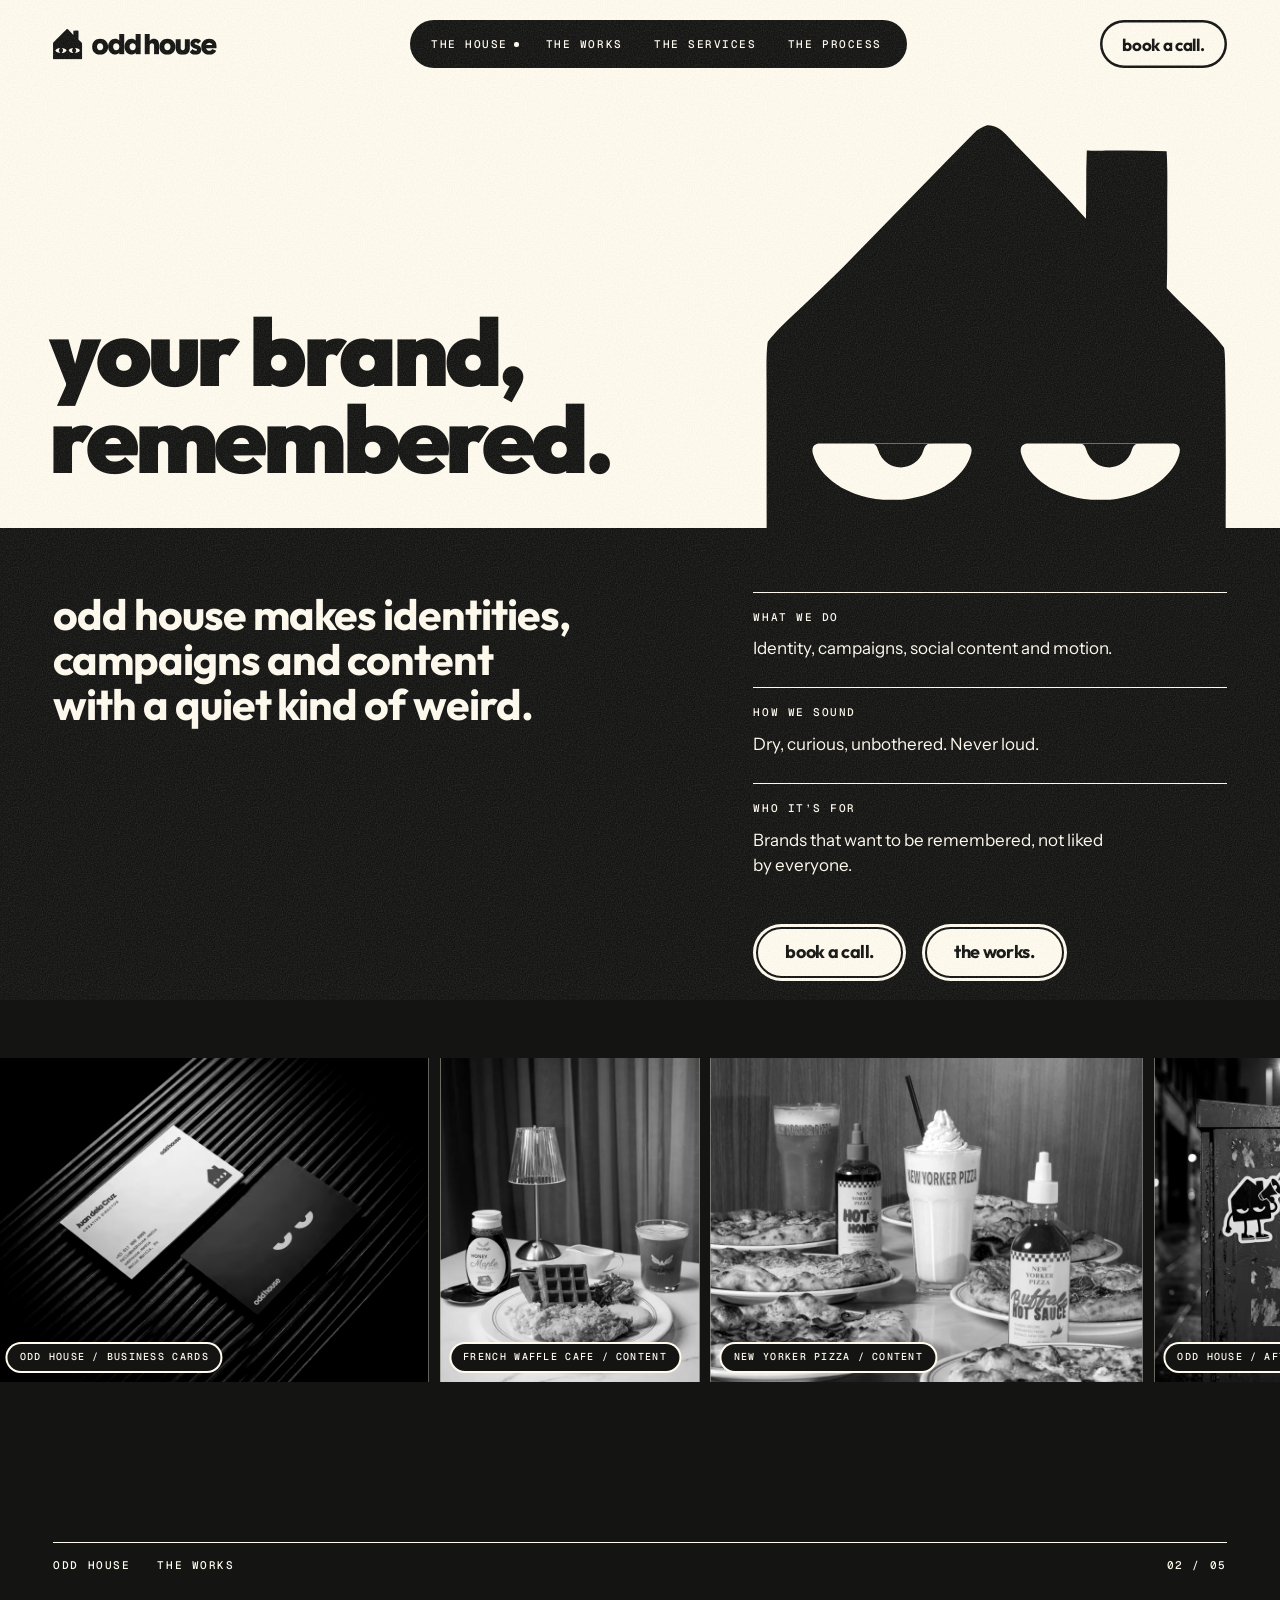
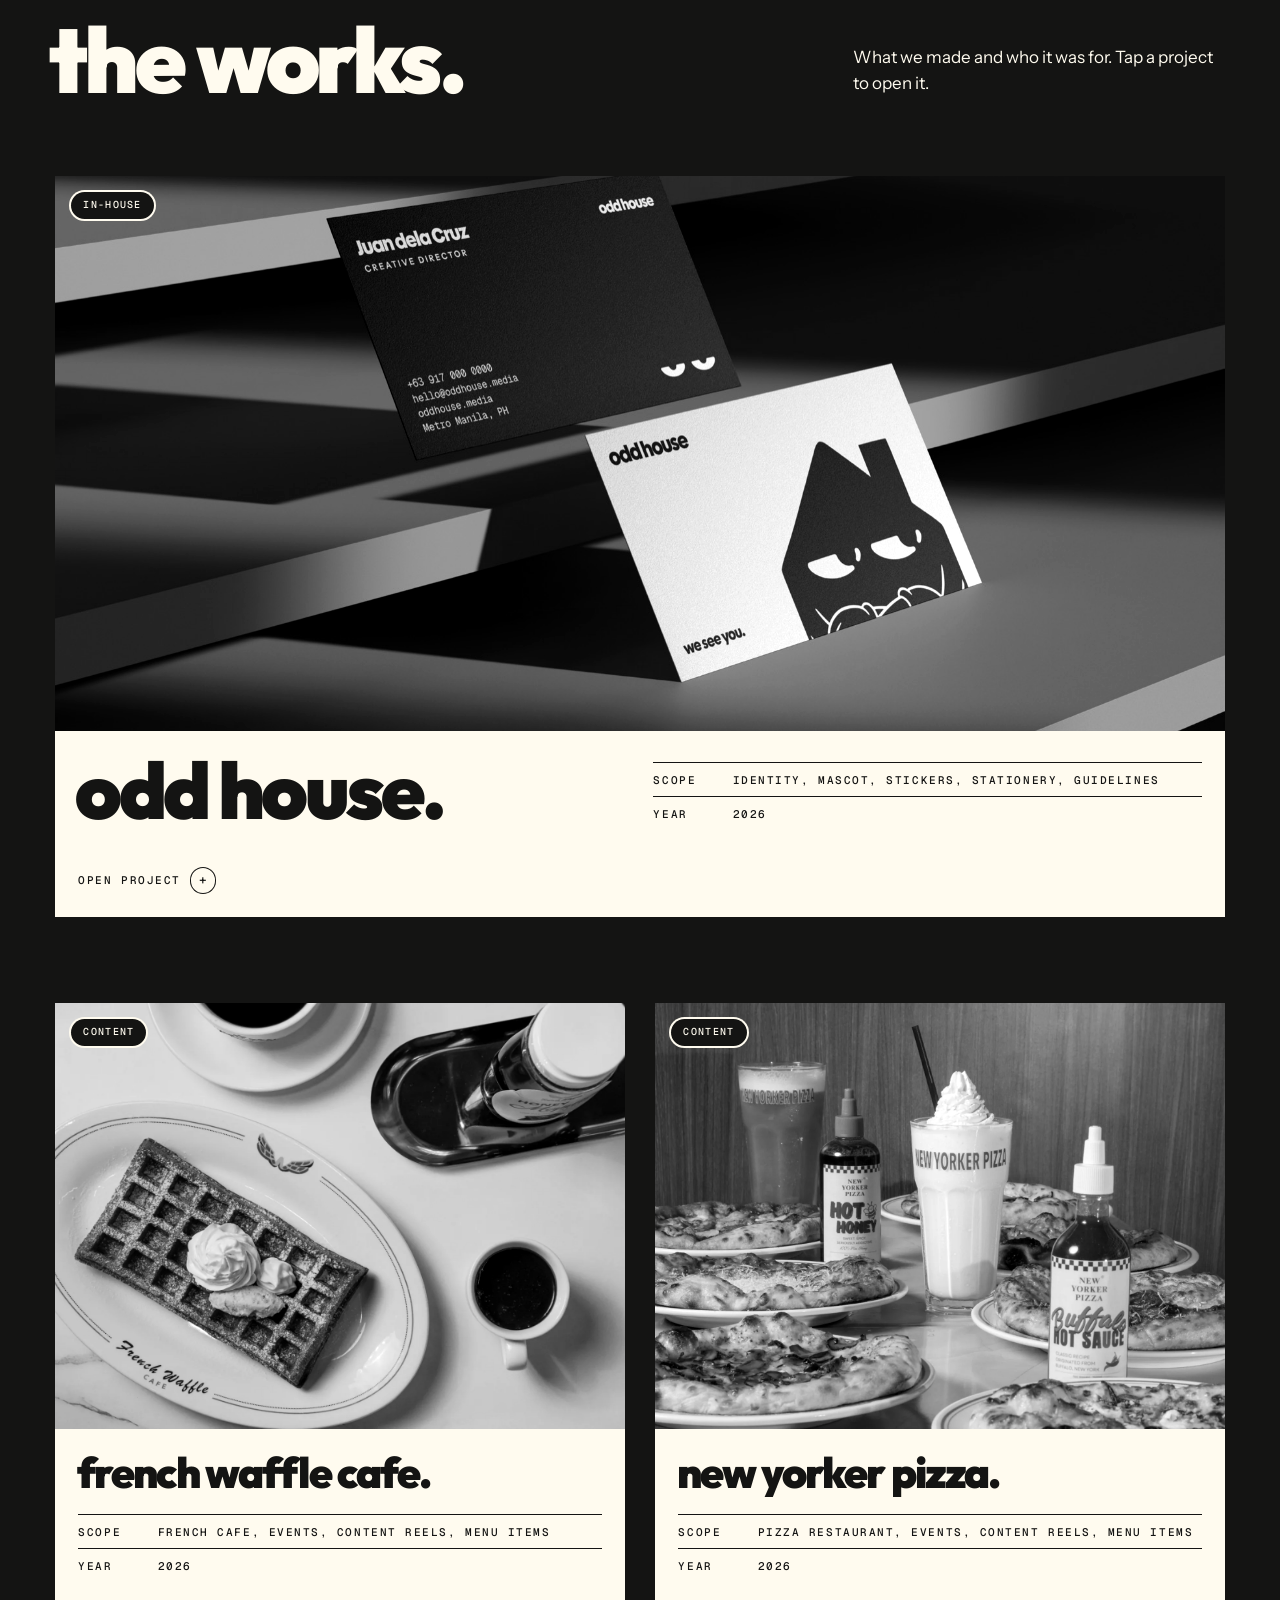
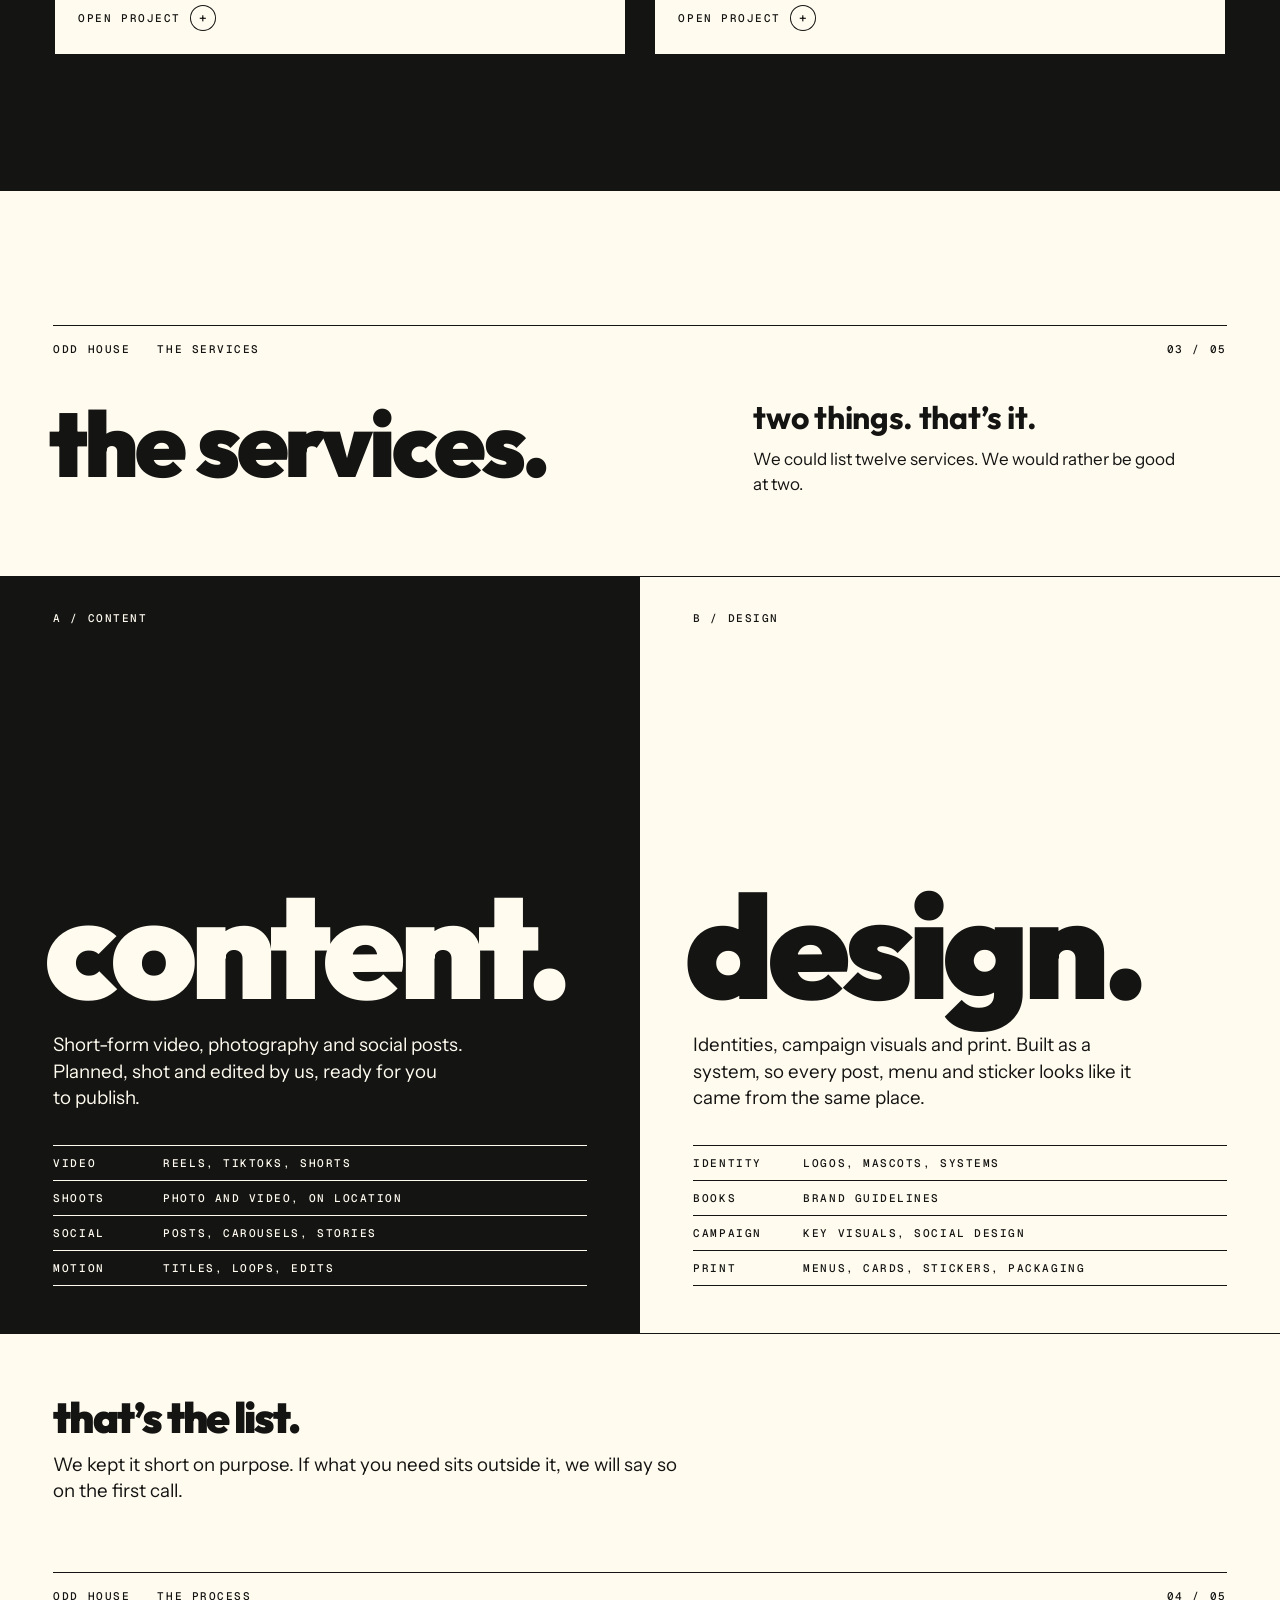
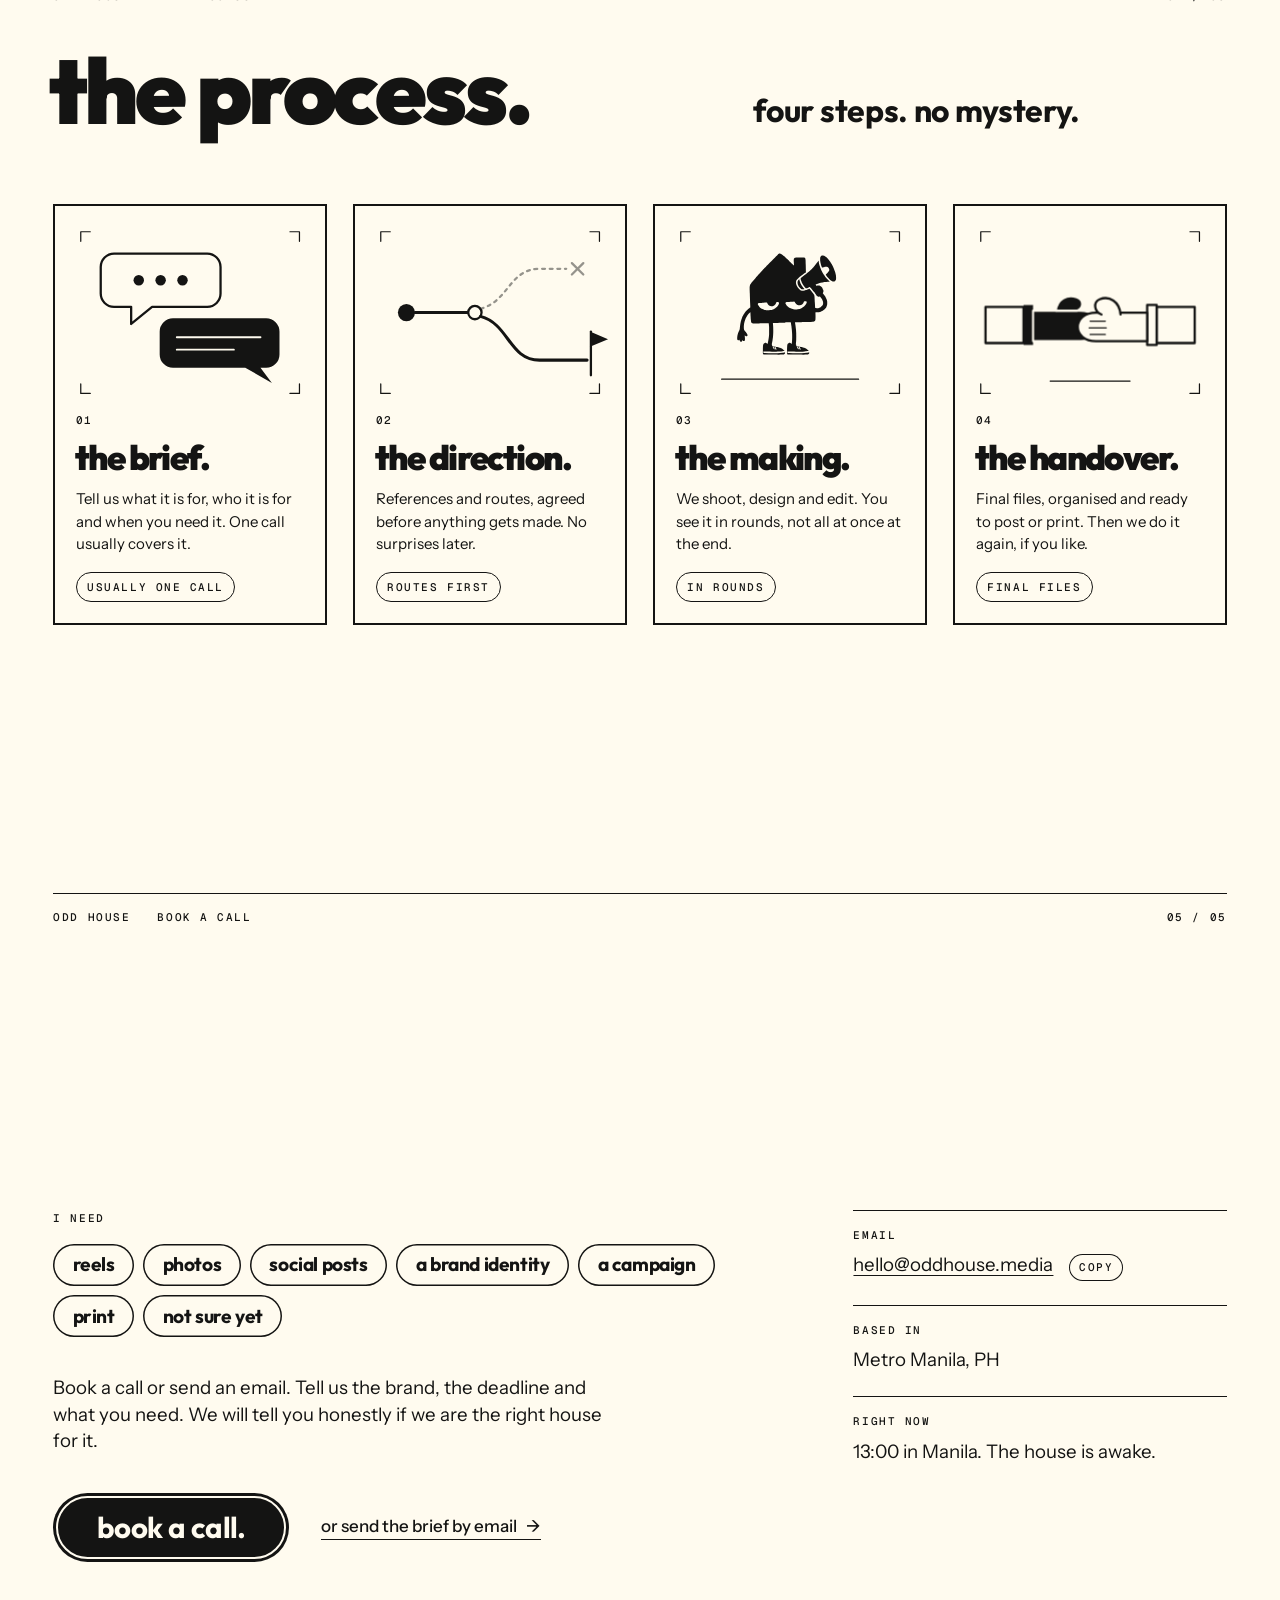
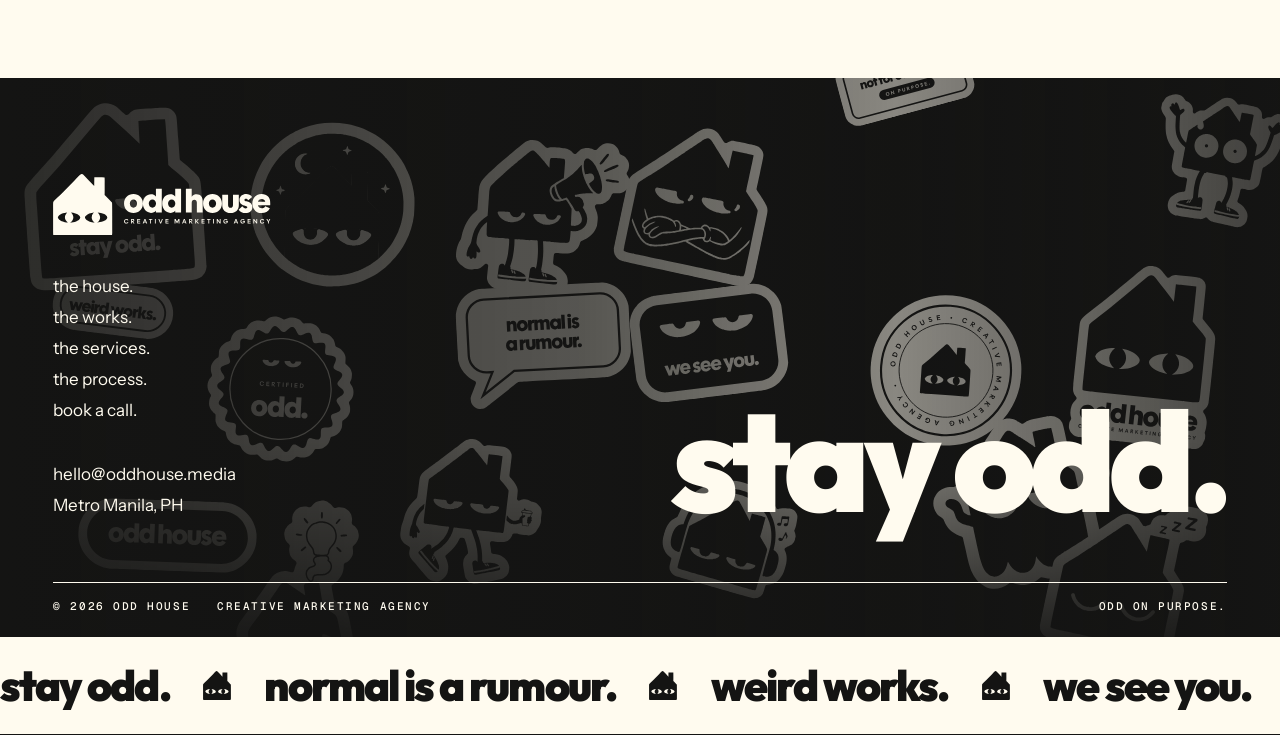
==== commit 775fdd8c: "updated odd house main website draft. added new assets and layout changes" ====
--- a/index.html
+++ b/index.html
@@ -117,7 +117,7 @@
     <nav class="stick stick--nav" aria-label="Primary">
       <a href="#house">the house</a>
       <a href="#work">the works</a>
-      <a href="#make">the service</a>
+      <a href="#make">the services</a>
       <a href="#how">the process</a>
     </nav>
 
@@ -134,7 +134,7 @@
     <nav class="menu__nav" aria-label="Menu">
       <a href="#house"><span class="label">01</span>the house.</a>
       <a href="#work"><span class="label">02</span>the works.</a>
-      <a href="#make"><span class="label">03</span>the service.</a>
+      <a href="#make"><span class="label">03</span>the services.</a>
       <a href="#how"><span class="label">04</span>the process.</a>
       <a href="#contact"><span class="label">05</span>book a call.</a>
     </nav>
@@ -195,29 +195,27 @@
             <span class="tag">odd house <b>business cards</b></span>
           </li>
           <li class="reel__frame reel__frame--tall">
-            <picture>
-              <source type="image/avif" srcset="assets/img/card-in-hand-600.avif">
-              <img src="assets/img/card-in-hand-600.jpg" width="600" height="771" alt="A hand holding an Odd House business card in a strip of light">
-            </picture>
-            <span class="tag">odd house <b>stationery</b></span>
-          </li>
-          <li class="reel__frame reel__frame--tall">
-            <picture><img src="assets/img/olivae.webp" width="720" height="900" alt="Olivae Bistro Italiano social post: Worth the wait" loading="lazy"></picture>
-            <span class="tag">olivae <b>social</b></span>
+            <picture><img src="assets/img/fwc-work-1-900.webp" width="600" height="900" alt="Chicken and waffles at French Waffle Cafe, with honey maple syrup and iced tea"></picture>
+            <span class="tag">french waffle cafe <b>content</b></span>
           </li>
           <li class="reel__frame reel__frame--wide">
-            <picture>
-              <source type="image/avif" srcset="assets/img/stickers-notebook-900.avif">
-              <img src="assets/img/stickers-notebook-900.jpg" width="900" height="604" alt="Two house mascot stickers on a black notebook">
-            </picture>
-            <span class="tag">odd house <b>stickers</b></span>
+            <picture><img src="assets/img/nyp-work-1-900.webp" width="900" height="720" alt="A table of New Yorker Pizza pies, shakes, hot honey and buffalo sauce" loading="lazy"></picture>
+            <span class="tag">new yorker pizza <b>content</b></span>
           </li>
           <li class="reel__frame reel__frame--tall">
             <picture>
               <source type="image/avif" srcset="assets/img/stickers-street-600.avif">
-              <img src="assets/img/stickers-street-600.jpg" width="600" height="750" alt="House stickers on a street utility box at night">
+              <img src="assets/img/stickers-street-600.jpg" width="600" height="750" alt="House stickers on a street utility box at night" loading="lazy">
             </picture>
             <span class="tag">odd house <b>after dark</b></span>
+          </li>
+          <li class="reel__frame reel__frame--wide">
+            <picture><img src="assets/img/fwc-work-3-900.webp" width="900" height="600" alt="Glazed waffles on the French Waffle Cafe display rack" loading="lazy"></picture>
+            <span class="tag">french waffle cafe <b>content</b></span>
+          </li>
+          <li class="reel__frame reel__frame--tall">
+            <picture><img src="assets/img/nyp-work-3-900.webp" width="720" height="900" alt="A hand lifting a pepperoni pizza next to New Yorker Pizza buffalo sauce" loading="lazy"></picture>
+            <span class="tag">new yorker pizza <b>content</b></span>
           </li>
           <li class="reel__frame reel__frame--wide">
             <picture>
@@ -227,22 +225,12 @@
             <span class="tag">odd house <b>brand guidelines</b></span>
           </li>
           <li class="reel__frame reel__frame--tall">
-            <picture><img src="assets/img/detroit-slice.webp" width="720" height="900" alt="The Detroit Slice social post" loading="lazy"></picture>
-            <span class="tag">detroit slice <b>social</b></span>
-          </li>
-          <li class="reel__frame reel__frame--tall">
-            <picture>
-              <source type="image/avif" srcset="assets/img/stickers-laptop-600.avif">
-              <img src="assets/img/stickers-laptop-600.jpg" width="600" height="750" alt="House stickers on a laptop lid" loading="lazy">
-            </picture>
-            <span class="tag">odd house <b>stickers</b></span>
+            <picture><img src="assets/img/nyp-work-5-900.webp" width="720" height="900" alt="Ladling sauce onto fresh dough at New Yorker Pizza" loading="lazy"></picture>
+            <span class="tag">new yorker pizza <b>content</b></span>
           </li>
           <li class="reel__frame reel__frame--wide">
-            <picture>
-              <source type="image/avif" srcset="assets/img/cards-angled-900.avif">
-              <img src="assets/img/cards-angled-900.jpg" width="900" height="507" alt="Front and back of the Odd House business cards, angled in shadow" loading="lazy">
-            </picture>
-            <span class="tag">odd house <b>front and back</b></span>
+            <picture><img src="assets/img/fwc-work-4-900.webp" width="900" height="600" alt="A box of nine French Waffle Cafe waffles being packed" loading="lazy"></picture>
+            <span class="tag">french waffle cafe <b>content</b></span>
           </li>
         </ul>
       </div>
@@ -281,54 +269,59 @@
 
           <!-- More projects: copy one of the cards below. -->
           <li class="case" data-reveal>
-            <button class="case__open" type="button" data-case="almost-speedy" aria-haspopup="dialog">
+            <button class="case__open" type="button" data-case="french-waffle-cafe" aria-haspopup="dialog">
               <span class="frame">
-                <picture><img src="assets/img/almost-speedy.webp" width="1920" height="1080" alt="Almost Speedy run club wordmark on its signature orange gradient" loading="lazy"></picture>
-                <span class="tag">identity</span>
+                <picture><img src="assets/img/fwc-work-5.webp" width="1600" height="1067" alt="A dusted waffle on a French Waffle Cafe plate, from above, with coffee and syrup" loading="lazy"></picture>
+                <span class="tag">content</span>
               </span>
               <span class="case__info">
-                <span class="case__name display">almost speedy.</span>
+                <span class="case__name display">french waffle cafe.</span>
                 <span class="case__facts label">
-                  <span><i>scope</i> run club identity, posters, pacer tags, merch</span>
-                  <span><i>year</i> 2024 and 2025</span>
-                </span>
-                <span class="case__go label" aria-hidden="true">open project <span>+</span></span>
-              </span>
-            </button>
-          </li>
-
-          <li class="case" data-reveal>
-            <button class="case__open" type="button" data-case="detroit-slice" aria-haspopup="dialog">
-              <span class="frame">
-                <picture><img style="object-position:50% 8%" src="assets/img/detroit-slice.webp" width="720" height="900" alt="The Detroit Slice social post: Deep dish? Naaah!" loading="lazy"></picture>
-                <span class="tag">social</span>
-              </span>
-              <span class="case__info">
-                <span class="case__name display">the detroit slice.</span>
-                <span class="case__facts label">
-                  <span><i>scope</i> 40+ social jobs: carousels, stories, paid statics, reels</span>
+                  <span><i>scope</i> French cafe, events, content reels, menu items</span>
                   <span><i>year</i> 2026</span>
                 </span>
                 <span class="case__go label" aria-hidden="true">open project <span>+</span></span>
               </span>
             </button>
           </li>
+
+          <li class="case" data-reveal>
+            <button class="case__open" type="button" data-case="new-yorker-pizza" aria-haspopup="dialog">
+              <span class="frame">
+                <picture><img src="assets/img/nyp-work-1.webp" width="1600" height="1280" alt="A table of New Yorker Pizza pies, shakes, hot honey and buffalo sauce" loading="lazy"></picture>
+                <span class="tag">content</span>
+              </span>
+              <span class="case__info">
+                <span class="case__name display">new yorker pizza.</span>
+                <span class="case__facts label">
+                  <span><i>scope</i> Pizza Restaurant, events, content reels, menu items</span>
+                  <span><i>year</i> 2026</span>
+                </span>
+                <span class="case__go label" aria-hidden="true">open project <span>+</span></span>
+              </span>
+            </button>
+          </li>
         </ol>
       </div>
     </section>
 
-    <!-- ============================================================ 03 THE SERVICE -->
-    <section class="make" id="make" data-tone="paper" data-page="the service">
+    <!-- ============================================================ 03 THE SERVICES -->
+    <section class="make" id="make" data-tone="paper" data-page="the services">
       <div class="wrap">
         <header class="sec-head">
-          <p class="sec-head__bar label"><span>odd house <span class="gap">the service</span></span><span>03 / 05</span></p>
-          <h2 class="display sec-head__title" data-split>two things. <br>that’s it.</h2>
-          <p class="sec-head__note" data-reveal>We could list twelve services. We would rather be good at two.</p>
+          <p class="sec-head__bar label"><span>odd house <span class="gap">the services</span></span><span>03 / 05</span></p>
+          <h2 class="display sec-head__title" data-split>the services.</h2>
+          <div class="sec-head__side" data-reveal>
+            <p class="display sec-head__kicker">two things. that’s it.</p>
+            <p class="sec-head__note">We could list twelve services. We would rather be good at two.</p>
+          </div>
         </header>
       </div>
 
       <div class="split" data-split-panels>
-        <article class="split__half" data-tone="ink">
+        <article class="split__half" data-tone="ink" data-half="content">
+          <div class="split__media split__media--slides split__media--desk" aria-hidden="true" data-slides><img src="assets/img/stickers-notebook-900.jpg" alt="" loading="lazy" decoding="async" class="is-on"><img src="assets/img/stickers-street-600.jpg" alt="" loading="lazy" decoding="async"><img src="assets/img/guidelines-book-900.jpg" alt="" loading="lazy" decoding="async"><img src="assets/img/stickers-laptop-600.jpg" alt="" loading="lazy" decoding="async"></div>
+          <div class="split__media split__media--video split__media--phone" aria-hidden="true"><video muted loop playsinline preload="none" poster="assets/video/teaser-poster.webp" data-split-video><source src="assets/video/teaser.mp4" type="video/mp4"></video></div>
           <p class="label">a / content</p>
           <h3 class="display split__word">content.</h3>
           <p class="split__copy">Short-form video, photography and social posts. Planned, shot and edited by us, ready for you to publish.</p>
@@ -340,7 +333,9 @@
           </dl>
         </article>
 
-        <article class="split__half" data-tone="paper">
+        <article class="split__half" data-tone="paper" data-half="design">
+          <div class="split__media split__media--video split__media--desk" aria-hidden="true"><video muted loop playsinline preload="none" poster="assets/video/teaser-poster.webp" data-split-video><source src="assets/video/teaser.mp4" type="video/mp4"></video></div>
+          <div class="split__media split__media--slides split__media--phone" aria-hidden="true" data-slides><img src="assets/img/stickers-notebook-900.jpg" alt="" loading="lazy" decoding="async" class="is-on"><img src="assets/img/stickers-street-600.jpg" alt="" loading="lazy" decoding="async"><img src="assets/img/guidelines-book-900.jpg" alt="" loading="lazy" decoding="async"><img src="assets/img/stickers-laptop-600.jpg" alt="" loading="lazy" decoding="async"></div>
           <p class="label">b / design</p>
           <h3 class="display split__word">design.</h3>
           <p class="split__copy">Identities, campaign visuals and print. Built as a system, so every post, menu and sticker looks like it came from the same place.</p>
@@ -363,7 +358,10 @@
       <div class="wrap">
         <header class="sec-head">
           <p class="sec-head__bar label"><span>odd house <span class="gap">the process</span></span><span>04 / 05</span></p>
-          <h2 class="display sec-head__title" data-split>four steps. <br>no mystery.</h2>
+          <h2 class="display sec-head__title" data-split>the process.</h2>
+          <div class="sec-head__side" data-reveal>
+            <p class="display sec-head__kicker">four steps. no mystery.</p>
+          </div>
         </header>
 
         <ol class="steps" data-route>
@@ -389,7 +387,7 @@
             <span class="step__tag label">in rounds</span>
           </li>
           <li class="step step--handover" data-step="4">
-            <div class="step__art"><svg class="step__svg" viewBox="0 0 240 180" fill="none" aria-hidden="true" focusable="false"><path class="ln thin" pathLength="1" style="--i:0" d="M5 15V5H15M225 5H235V15M235 165V175H225M15 175H5V165"/><path class="ln thin" pathLength="1" style="--i:1" d="M78 162H162"/><g class="fl" style="--i:2"><g class="shake"><path class="ln occ" pathLength="1" style="--i:1" d="M8 82H52V124H8Z"/><path class="ln occ" pathLength="1" style="--i:1" d="M232 78H188V120H232Z"/><path class="ln thin" pathLength="1" style="--i:2" d="M18 86V120M222 82V116"/><circle class="ln occ" pathLength="1" style="--i:3" cx="34" cy="103" r="3.6"/><circle class="ln occ" pathLength="1" style="--i:3" cx="206" cy="99" r="3.6"/><path class="cuff" d="M50 79H63V127H50Z"/><path class="cuff" d="M190 75H177V123H190Z"/><path class="hand" d="M62 88C80 83 98 83 112 87L138 93C150 96 150 110 137 111L117 113C126 116 127 126 116 128C96 130 78 128 62 123Z"/><path class="hdetail" d="M80 96C84 104 84 114 80 121"/><path class="hand" d="M178 83C162 79 146 79 132 83C117 87 107 96 107 105C107 114 117 120 132 121L178 121Z"/><path class="hdetail" d="M121 91C114 98 114 110 121 117M134 86C127 95 127 110 134 119M147 84C141 94 141 110 147 120"/><path class="hand" d="M152 82C148 69 132 64 119 70C110 74 112 85 123 87Z"/><path class="hand" d="M90 89C92 74 108 66 123 70C134 73 136 85 125 89C116 92 102 93 90 89Z"/><path class="hdetail" d="M117 75C123 76 128 80 128 85M100 82C104 84 110 84 114 82"/></g></g><g class="sparks"><path class="ln" d="M120 48V34M96 54l-9-9M144 54l9-9M80 66l-11-4M160 66l11-4"/></g></svg></div>
+            <div class="step__art"><svg class="step__svg" viewBox="0 0 240 180" fill="none" aria-hidden="true" focusable="false"><path class="ln thin" pathLength="1" style="--i:0" d="M5 15V5H15M225 5H235V15M235 165V175H225M15 175H5V165"/><path class="ln thin" pathLength="1" style="--i:1" d="M78 162H162"/><g class="fl" style="--i:2"><g class="shake"><path class="ln occ" pathLength="1" style="--i:1" d="M10 84H50V122H10Z"/><path class="cuff" d="M50 82H60V124H50Z"/><path class="hand" d="M60 88H110C122 88 129 96 129 104C129 112 122 120 110 120H60Z"/><path class="ln occ" pathLength="1" style="--i:1" d="M230 84H190V122H230Z"/><path class="ln occ" pathLength="1" style="--i:2" d="M190 82H180V124H190Z"/><path class="ln occ" pathLength="1" style="--i:3" d="M180 90H126C114 90 107 97 107 105C107 113 114 120 126 120H180Z"/><path class="ln thin" pathLength="1" style="--i:4" d="M120 99H136M119 106H137M120 113H136"/><path class="ln occ" pathLength="1" style="--i:4" d="M152 92C151 78 140 72 130 76C123 79 124 89 132 92"/><path class="hand" d="M84 88C85 76 96 70 106 74C114 77 113 86 106 88Z"/></g></g><g class="sparks"><path class="ln" d="M120 52V38M98 58l-9-9M142 58l9-9M82 70l-11-4M158 70l11-4"/></g></svg></div>
             <span class="label">04</span>
             <h3 class="display">the handover.</h3>
             <p>Final files, organised and ready to post or print. Then we do it again, if you like.</p>
@@ -492,7 +490,7 @@
           <nav class="foot__nav" aria-label="Footer">
             <a href="#house">the house.</a>
             <a href="#work">the works.</a>
-            <a href="#make">the service.</a>
+            <a href="#make">the services.</a>
             <a href="#how">the process.</a>
             <a href="#contact">book a call.</a>
           </nav>
@@ -575,84 +573,82 @@
     </div>
   </template>
 
-  <template id="case-almost-speedy">
+  <template id="case-french-waffle-cafe">
     <div class="sheet__intro">
-      <p class="label">identity <span class="gap">2024 and 2025</span></p>
-      <h2 class="display sheet__title" id="sheet-title">almost speedy.</h2>
-      <p class="sheet__lede">A Manila run club that needed to look like one thing everywhere it showed up: on the road, on a poster, on a tee.</p>
-      <p>The wordmark, the mark, weekly run posts, event posters, pacer tags and merch, all built as one system.</p>
+      <p class="label">content <span class="gap">2026</span></p>
+      <h2 class="display sheet__title" id="sheet-title">french waffle cafe.</h2>
+      <p class="sheet__lede">Bringing you a taste of France.</p>
+      <p>A French cafe with a waffle on every plate and a little Paris in every corner. We covered its events, shot the menu from the display rack to the table, and cut it all into reels that make a mall stop feel like a trip.</p>
       <dl class="spec spec--sheet">
-        <div><dt>client</dt><dd>Almost Speedy Run Club</dd></div>
-        <div><dt>scope</dt><dd>run club identity, posters, pacer tags, merch</dd></div>
-        <div><dt>year</dt><dd>2024 and 2025</dd></div>
-        <div><dt>by</dt><dd>paul osio, creative lead</dd></div>
+        <div><dt>client</dt><dd>French Waffle Cafe</dd></div>
+        <div><dt>scope</dt><dd>French cafe, events, content reels, menu items</dd></div>
+        <div><dt>year</dt><dd>2026</dd></div>
       </dl>
     </div>
     <div class="sheet__gallery">
       <figure class="frame">
-        <picture><img src="assets/img/almost-speedy.webp" width="1920" height="1080" alt="Almost Speedy wordmark on its signature gradient" loading="lazy"></picture>
-        <figcaption class="label">wordmark <span class="gap">the signature look</span></figcaption>
+        <picture><img src="assets/img/fwc-thumbnail.webp" width="1600" height="1067" alt="The lit French Waffle Cafe sign over its storefront" loading="lazy"></picture>
+        <figcaption class="label">the cafe <span class="gap">waffle love, made fresh daily</span></figcaption>
+      </figure>
+      <figure class="frame frame--half">
+        <picture><img src="assets/img/fwc-work-2.webp" width="1600" height="1067" alt="A waffle with whipped cream beside coffee and honey maple syrup" loading="lazy"></picture>
+        <figcaption class="label">menu <span class="gap">the classic</span></figcaption>
+      </figure>
+      <figure class="frame frame--half">
+        <picture><img src="assets/img/fwc-work-5.webp" width="1600" height="1067" alt="A dusted waffle on a French Waffle Cafe plate, from above" loading="lazy"></picture>
+        <figcaption class="label">menu <span class="gap">from above</span></figcaption>
       </figure>
       <figure class="frame">
-        <picture><img src="assets/img/as-story.webp" width="1600" height="900" alt="Almost Speedy brand story spread" loading="lazy"></picture>
-        <figcaption class="label">brand story <span class="gap">spread</span></figcaption>
+        <picture><img src="assets/img/fwc-work-3.webp" width="1600" height="1067" alt="Glazed waffles lined up on the display rack" loading="lazy"></picture>
+        <figcaption class="label">the counter <span class="gap">fresh off the rack</span></figcaption>
+      </figure>
+      <figure class="frame frame--half frame--crop">
+        <picture><img src="assets/img/fwc-work-1.webp" width="1067" height="1600" alt="Chicken and waffles with honey maple syrup and iced tea" loading="lazy"></picture>
+        <figcaption class="label">menu <span class="gap">chicken and waffles</span></figcaption>
+      </figure>
+      <figure class="frame frame--half frame--crop">
+        <picture><img src="assets/img/fwc-work-4.webp" width="1600" height="1067" alt="A box of nine waffles being packed" loading="lazy"></picture>
+        <figcaption class="label">to go <span class="gap">the box of nine</span></figcaption>
+      </figure>
+    </div>
+  </template>
+
+  <template id="case-new-yorker-pizza">
+    <div class="sheet__intro">
+      <p class="label">content <span class="gap">2026</span></p>
+      <h2 class="display sheet__title" id="sheet-title">new yorker pizza.</h2>
+      <p class="sheet__lede">The difference is in the dough!</p>
+      <p>Classic New York pies with hot honey and buffalo sauce on every table. We covered the opening and its events, shot the menu from the first ladle of sauce to the last slice, and made the reels that sell a fold-it-and-bite-it pizza before anyone walks in.</p>
+      <dl class="spec spec--sheet">
+        <div><dt>client</dt><dd>New Yorker Pizza</dd></div>
+        <div><dt>scope</dt><dd>Pizza Restaurant, events, content reels, menu items</dd></div>
+        <div><dt>year</dt><dd>2026</dd></div>
+      </dl>
+    </div>
+    <div class="sheet__gallery">
+      <figure class="frame frame--half frame--crop">
+        <picture><img src="assets/img/nyp-thumbnail.webp" width="1067" height="1600" alt="The red New Yorker Pizza sign over its open storefront" loading="lazy"></picture>
+        <figcaption class="label">the restaurant <span class="gap">soft opening</span></figcaption>
+      </figure>
+      <figure class="frame frame--half frame--crop">
+        <picture><img src="assets/img/nyp-work-3.webp" width="1280" height="1600" alt="A hand lifting a pepperoni pizza next to buffalo hot sauce" loading="lazy"></picture>
+        <figcaption class="label">menu <span class="gap">fold it, bite it</span></figcaption>
       </figure>
       <figure class="frame">
-        <picture><img src="assets/img/as-poster.webp" width="1600" height="900" alt="Weekly run poster for Wednesdays at Mall of Asia" loading="lazy"></picture>
-        <figcaption class="label">weekly run poster <span class="gap">every wednesday</span></figcaption>
+        <picture><img src="assets/img/nyp-work-1.webp" width="1600" height="1280" alt="A table of pizzas, shakes, hot honey and buffalo sauce" loading="lazy"></picture>
+        <figcaption class="label">menu <span class="gap">the full table</span></figcaption>
+      </figure>
+      <figure class="frame frame--half">
+        <picture><img src="assets/img/nyp-work-5.webp" width="1280" height="1600" alt="Ladling sauce onto fresh dough" loading="lazy"></picture>
+        <figcaption class="label">the kitchen <span class="gap">it starts with the dough</span></figcaption>
+      </figure>
+      <figure class="frame frame--half">
+        <picture><img src="assets/img/nyp-work-2.webp" width="1280" height="1600" alt="A shrimp pizza with hot honey and buffalo sauce" loading="lazy"></picture>
+        <figcaption class="label">menu <span class="gap">shrimp and hot honey</span></figcaption>
       </figure>
       <figure class="frame">
-        <picture><img src="assets/img/as-pacer.webp" width="1600" height="900" alt="Almost Speedy pacer tag" loading="lazy"></picture>
-        <figcaption class="label">pacer tag <span class="gap">run day</span></figcaption>
-      </figure>
-      <figure class="frame">
-        <picture><img src="assets/img/as-merch-front.webp" width="1600" height="900" alt="The Unbreaking tee, front" loading="lazy"></picture>
-        <figcaption class="label">merch <span class="gap">the unbreaking tee</span></figcaption>
-      </figure>
-      <figure class="frame">
-        <picture><img src="assets/img/as-community.webp" width="1920" height="1080" alt="Almost Speedy community run day" loading="lazy"></picture>
-        <figcaption class="label">community <span class="gap">run day</span></figcaption>
-      </figure>
-    </div>
-  </template>
-
-  <template id="case-detroit-slice">
-    <div class="sheet__intro">
-      <p class="label">social <span class="gap">2026</span></p>
-      <h2 class="display sheet__title" id="sheet-title">the detroit slice.</h2>
-      <p class="sheet__lede">Square, airy and crispy at the edges. The job: explain a pizza most of Macclesfield had never tried, and make them want it tonight.</p>
-      <p>The brand identity is the restaurant’s own. The socials are made inside it: numbered jobs, carousels, stories, paid statics and reels.</p>
-      <dl class="spec spec--sheet">
-        <div><dt>client</dt><dd>The Detroit Slice</dd></div>
-        <div><dt>scope</dt><dd>40+ social jobs: carousels, stories, paid statics, reels</dd></div>
-        <div><dt>year</dt><dd>2026</dd></div>
-        <div><dt>by</dt><dd>paul osio, social designer and video editor, with hyperpath</dd></div>
-      </dl>
-    </div>
-    <div class="sheet__gallery">
-      <figure class="frame frame--half">
-        <picture><img src="assets/img/tds-deepdish.webp" width="900" height="1125" alt="Carousel cover: Deep dish? Naaah!" loading="lazy"></picture>
-        <figcaption class="label">carousel <span class="gap">deep dish? naaah!</span></figcaption>
-      </figure>
-      <figure class="frame frame--half">
-        <picture><img src="assets/img/tds-whysquare.webp" width="900" height="1125" alt="Carousel cover: Why square?" loading="lazy"></picture>
-        <figcaption class="label">carousel <span class="gap">why square?</span></figcaption>
-      </figure>
-      <figure class="frame frame--half">
-        <picture><img src="assets/img/tds-airy.webp" width="900" height="1125" alt="Carousel cover: Thick. Airy." loading="lazy"></picture>
-        <figcaption class="label">carousel <span class="gap">thick. airy.</span></figcaption>
-      </figure>
-      <figure class="frame frame--half">
-        <picture><img src="assets/img/tds-prep.webp" width="720" height="1280" alt="Story: Fresh dough. Hot pans. No shortcuts." loading="lazy"></picture>
-        <figcaption class="label">story <span class="gap">fresh dough</span></figcaption>
-      </figure>
-      <figure class="frame frame--half">
-        <picture><img src="assets/img/tds-verdict.webp" width="720" height="1280" alt="Story: This or that? Detroit-style vs thin crust" loading="lazy"></picture>
-        <figcaption class="label">story <span class="gap">this or that?</span></figcaption>
-      </figure>
-      <figure class="frame frame--half">
-        <picture><img src="assets/img/tds-certificate.webp" width="720" height="1280" alt="Story: Certificate of corner ownership" loading="lazy"></picture>
-        <figcaption class="label">story <span class="gap">corner ownership</span></figcaption>
+        <picture><img src="assets/img/nyp-work-4.webp" width="1600" height="1280" alt="Cutting a shrimp pizza on black marble" loading="lazy"></picture>
+        <figcaption class="label">the kitchen <span class="gap">the cut</span></figcaption>
       </figure>
     </div>
   </template>
--- a/assets/css/main.css
+++ b/assets/css/main.css
@@ -1036,3 +1036,67 @@
 @media (max-width: 56.24em) {
   .foot__shade { background: linear-gradient(to bottom, rgba(20, 20, 19, 0.86) 0%, rgba(20, 20, 19, 0.8) 60%, rgba(20, 20, 19, 0.9) 100%); }
 }
+
+/* ==========================================================================
+   DESIGN IDEAS 9
+   ========================================================================== */
+
+/* section heads: the name big on the left, the old line small and bold on the right */
+.sec-head__side { grid-column: 8 / -1; align-self: end; display: grid; gap: 0.9rem; padding-bottom: 0.35em; }
+.sec-head__kicker { margin: 0; font: 700 clamp(1.6rem, 2.5vw, 3rem) / 1 var(--display); letter-spacing: -0.01em; text-wrap: balance; }
+.sec-head:has(.sec-head__side) .sec-head__title { grid-column: 1 / span 7; }
+.sec-head__side .sec-head__note { padding: 0; }
+@media (max-width: 56.24em) {
+  .sec-head__side { grid-column: 1 / -1; padding-bottom: 0; }
+}
+
+/* project sheets: pairs cropped to the same shape */
+.sheet__gallery .frame--crop picture { aspect-ratio: 4 / 5; }
+.sheet__gallery .frame--crop picture img { height: 100%; object-fit: cover; }
+
+/* the services: media behind the halves */
+.split__half { position: relative; isolation: isolate; overflow: hidden; }
+.split__half > :not(.split__media) { position: relative; z-index: 1; }
+.split__media {
+  position: absolute; inset: 0; z-index: 0;
+  background: var(--ink); opacity: 0; visibility: hidden;
+  transition: opacity 0.6s var(--ease), visibility 0s linear 0.6s;
+  pointer-events: none;
+}
+.split__media img, .split__media video { position: absolute; inset: 0; width: 100%; height: 100%; object-fit: cover; }
+.split__media img { opacity: 0; transform: scale(1.06); filter: grayscale(1) contrast(1.05); transition: opacity 1.1s ease, transform 4.5s linear; }
+.split__media img.is-on { opacity: 1; transform: scale(1); }
+/* the vignette that keeps the words readable */
+.split__media::after {
+  content: ""; position: absolute; inset: 0;
+  background:
+    radial-gradient(120% 95% at 50% 45%, rgb(20 20 19 / 0.25) 0%, rgb(20 20 19 / 0.62) 62%, rgb(20 20 19 / 0.92) 100%),
+    linear-gradient(to top, rgb(20 20 19 / 0.85) 0%, rgb(20 20 19 / 0) 55%);
+}
+.split__half.is-media .split__media--desk,
+.split__half.is-media .split__media--phone { opacity: 1; visibility: visible; transition: opacity 0.6s var(--ease), visibility 0s; }
+/* a half with media behind it reads ink on paper text */
+.split__half.is-media { --fg: var(--paper); color: var(--paper); }
+
+/* desktop: only the hover media; phones and tablets: only the background media */
+@media (hover: hover) and (min-width: 56.25em) {
+  .split__media--phone { display: none; }
+}
+@media not ((hover: hover) and (min-width: 56.25em)) {
+  .split__media--desk { display: none; }
+  .split__half { min-height: clamp(30rem, 78svh, 44rem); }
+  .split__half .split__media--phone { opacity: 1; visibility: visible; }
+  .split__half { --fg: var(--paper); color: var(--paper); background-color: var(--ink); }
+}
+@media (prefers-reduced-motion: reduce) {
+  .split__media img { transition: none; transform: none; }
+}
+
+/* ==========================================================================
+   DESIGN IDEAS 10
+   ========================================================================== */
+/* desktop: the half that shows the slideshow or the reel lets go of its words */
+@media (hover: hover) and (min-width: 56.25em) {
+  .split__half > :not(.split__media) { transition: opacity 0.45s var(--ease), transform 0.6s var(--ease); }
+  .split__half.is-media > :not(.split__media) { opacity: 0; transform: translateY(0.6rem); }
+}
